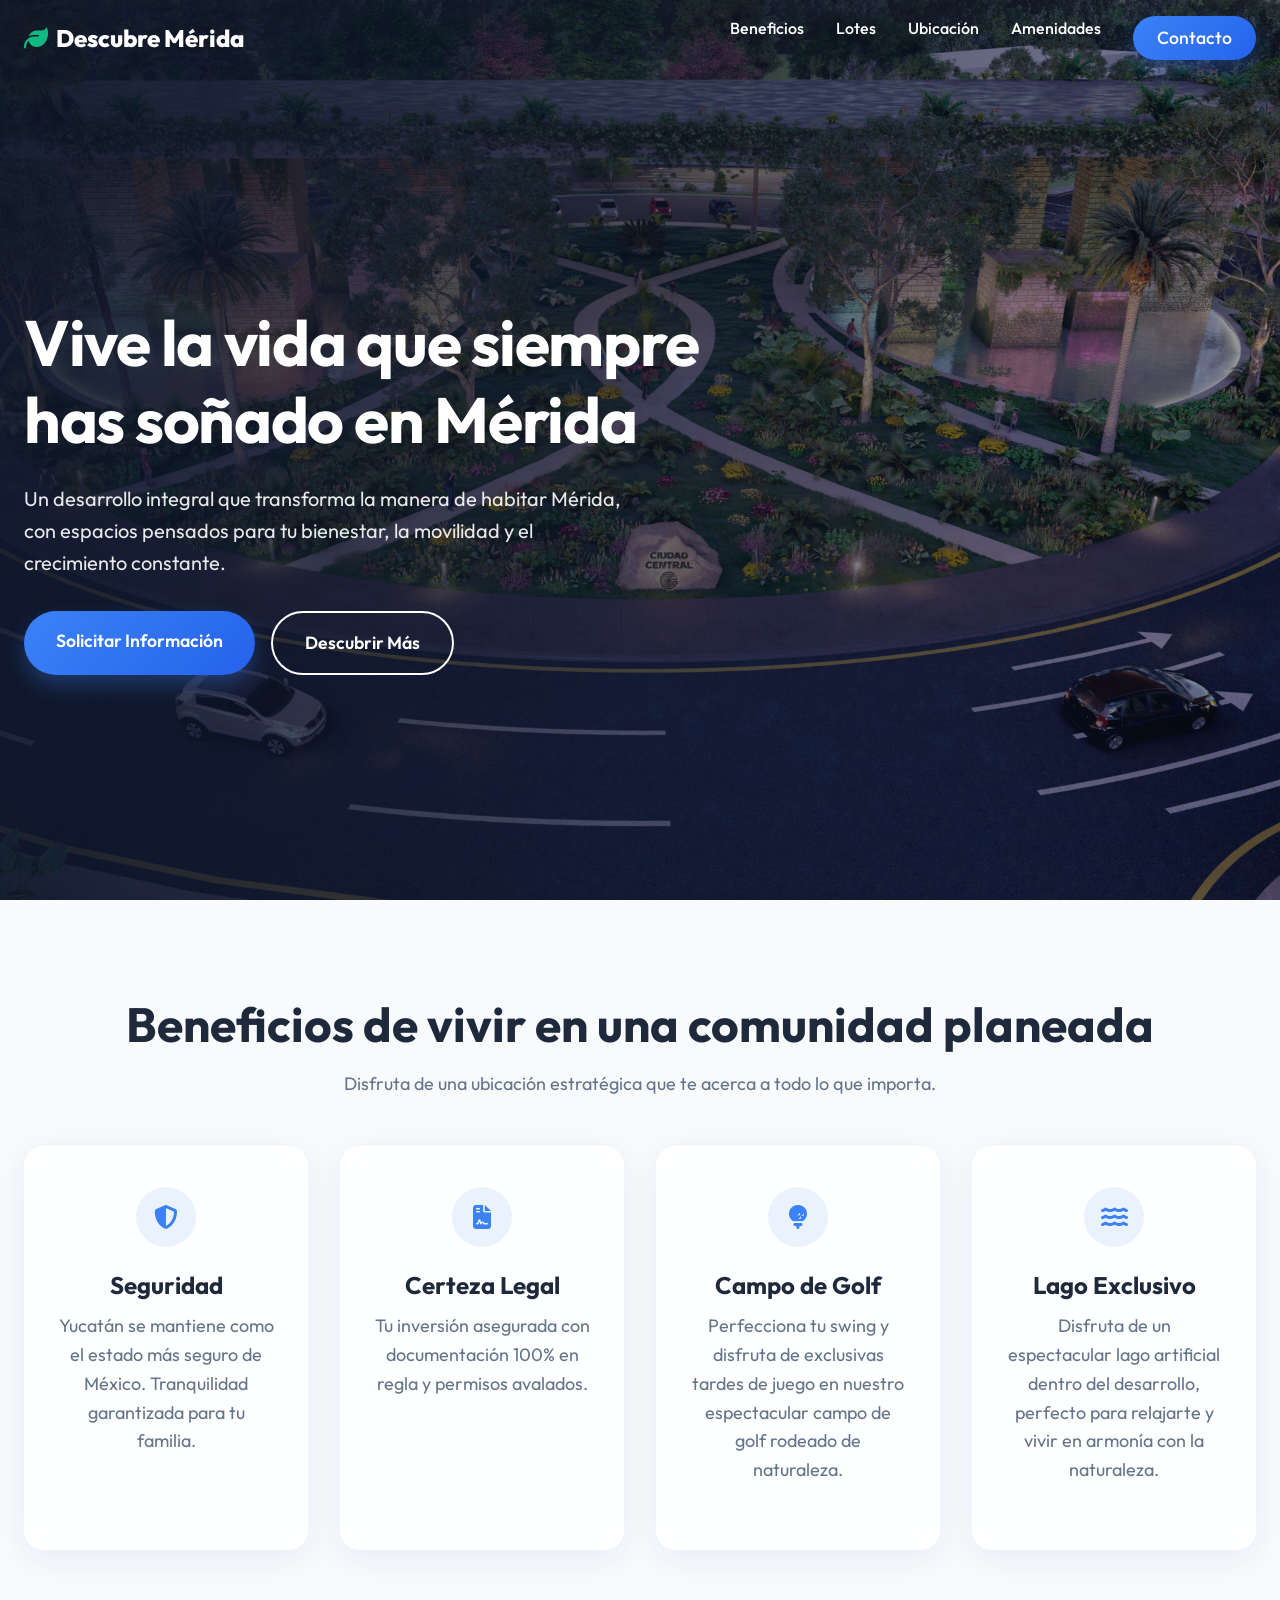
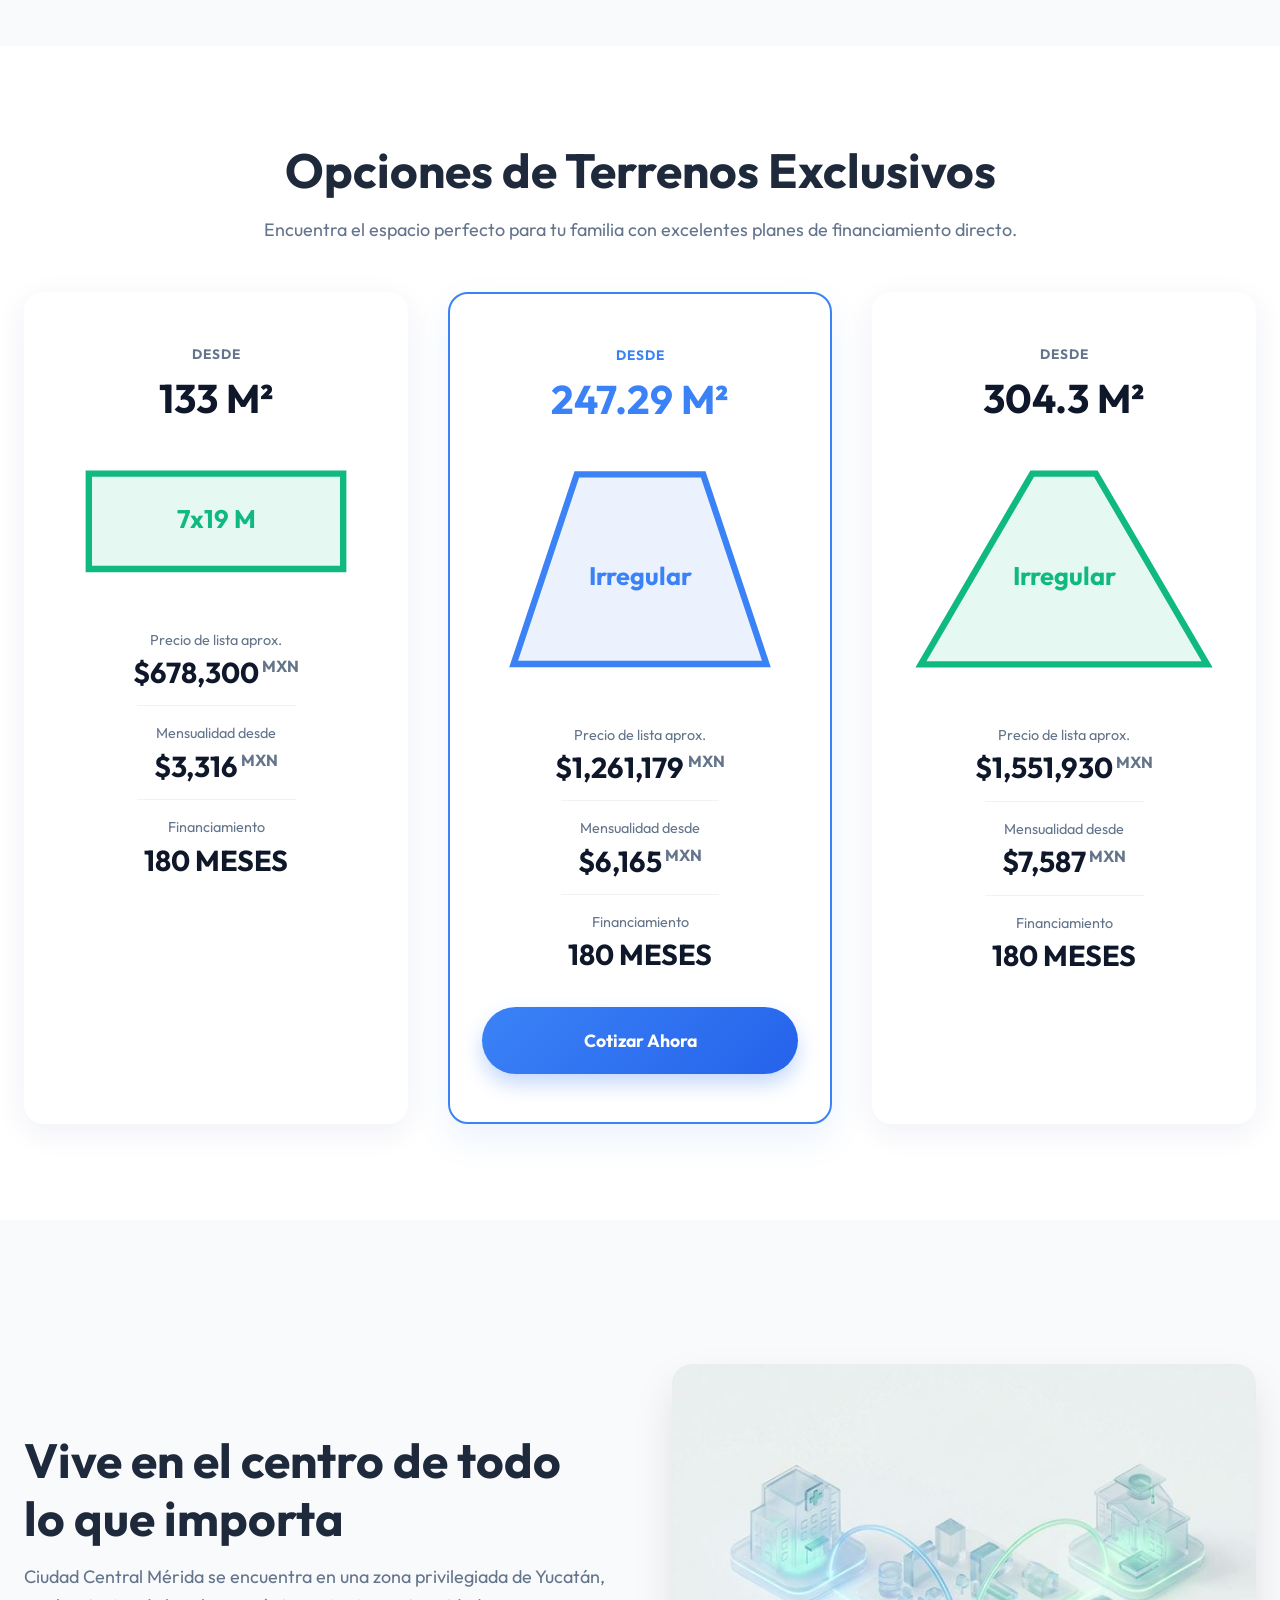
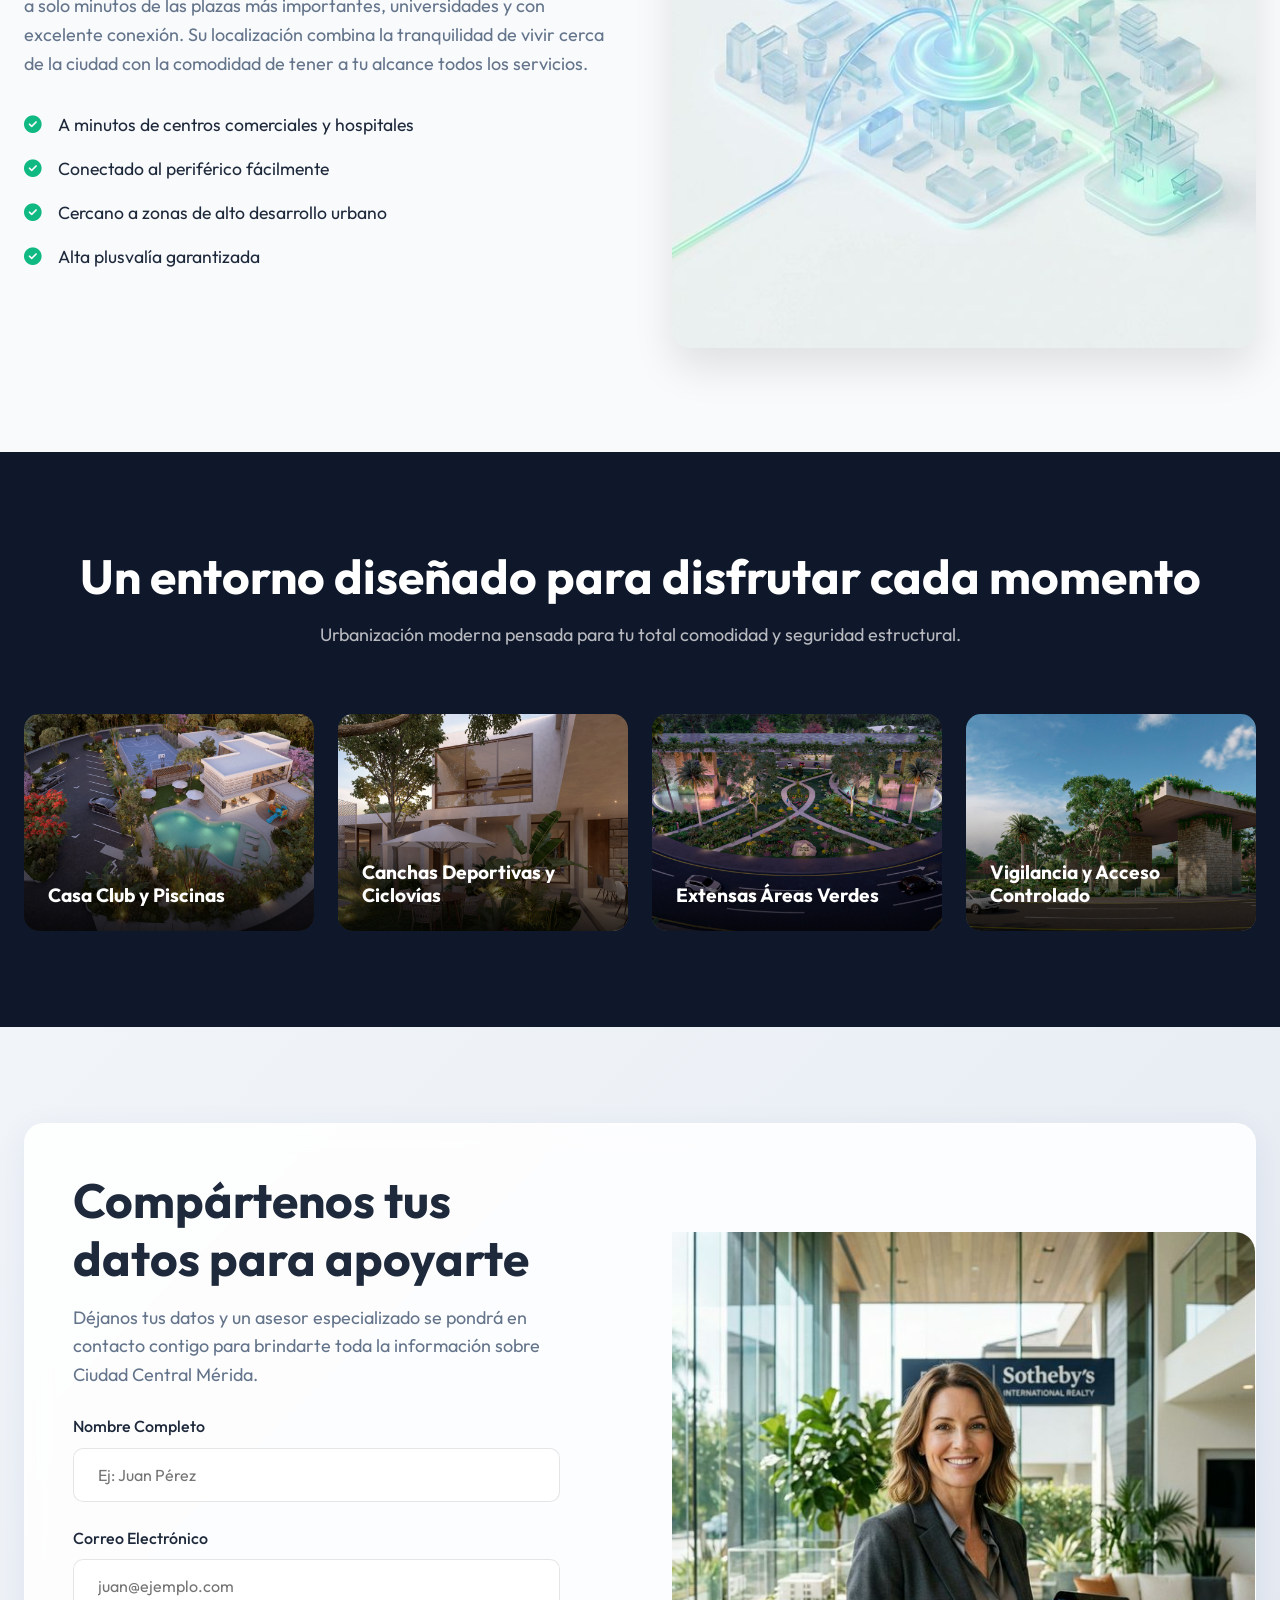
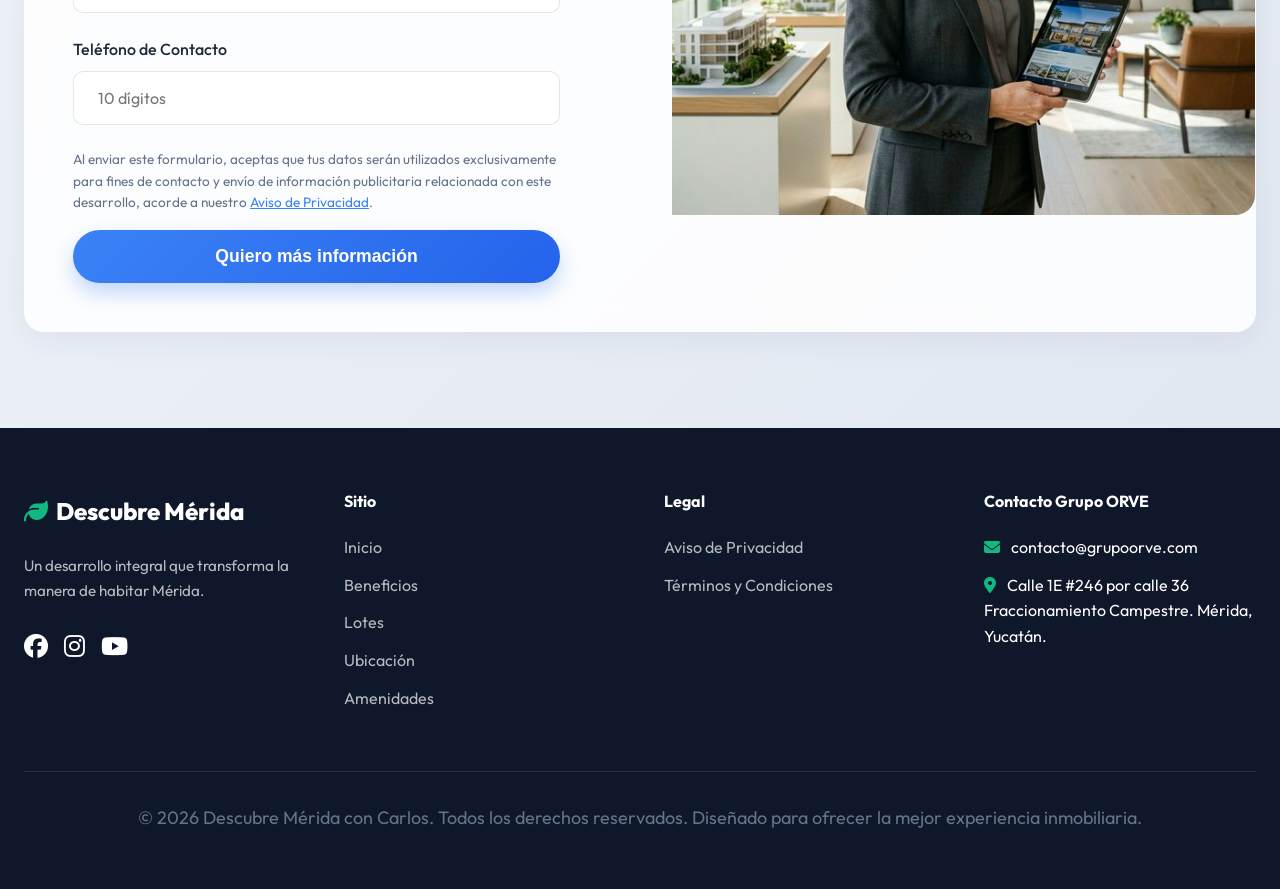
==== index.html @ c65788f5 "Actualizacion de la pagina" ====
<!doctype html>
<html lang="es">

<head>
  <meta charset="UTF-8" />
  <meta name="viewport" content="width=device-width, initial-scale=1.0" />
  <title>
    Descubre Mérida con Carlos - Vive la vida que siempre has soñado
  </title>
  <meta name="description"
    content="Vive, trabaja y disfruta en un entorno diseñado para conectar personas, experiencias y oportunidades. Un desarrollo integral que transforma la manera de habitar Mérida." />
  <!-- Fonts: Outfit for modern look -->
  <link rel="preconnect" href="https://fonts.googleapis.com" />
  <link rel="preconnect" href="https://fonts.gstatic.com" crossorigin />
  <link href="https://fonts.googleapis.com/css2?family=Outfit:wght@300;400;500;600;700;800&display=swap"
    rel="stylesheet" />
  <!-- FontAwesome for icons -->
  <link rel="stylesheet" href="https://cdnjs.cloudflare.com/ajax/libs/font-awesome/6.4.0/css/all.min.css" />
  <!-- Main CSS -->
  <link rel="stylesheet" href="assets/css/styles.css" />
</head>

<body>
  <!-- Navigation -->
  <nav class="navbar">
    <div class="container">
      <a href="#" class="logo">
        <i class="fa-solid fa-leaf" style="color: var(--accent)"></i>
        Descubre Mérida
      </a>
      <button class="mobile-menu-btn">
        <i class="fa-solid fa-bars"></i>
      </button>
      <ul class="nav-links">
        <li><a href="#beneficios">Beneficios</a></li>
        <li><a href="#lotes">Lotes</a></li>
        <li><a href="#ubicacion">Ubicación</a></li>
        <li><a href="#amenidades">Amenidades</a></li>
        <li>
          <a href="#contacto" class="btn btn-primary" style="padding: 0.5rem 1.5rem; color: white">Contacto</a>
        </li>
      </ul>
    </div>
  </nav>

  <!-- Hero Section -->
  <section class="hero" id="inicio">
    <div class="hero-overlay"></div>
    <div class="container reveal">
      <h1>Vive la vida que siempre has soñado en Mérida</h1>
      <p>
        Un desarrollo integral que transforma la manera de habitar Mérida, con
        espacios pensados para tu bienestar, la movilidad y el crecimiento
        constante.
      </p>
      <div class="hero-buttons">
        <a href="#contacto" class="btn btn-primary">Solicitar Información</a>
        <a href="#beneficios" class="btn btn-outline">Descubrir Más</a>
      </div>
    </div>
  </section>

  <!-- Benefits Section -->
  <section class="section backgound-light" id="beneficios">
    <div class="container">
      <div class="text-center reveal">
        <h2>Beneficios de vivir en una comunidad planeada</h2>
        <p>
          Disfruta de una ubicación estratégica que te acerca a todo lo que
          importa.
        </p>
      </div>

      <div class="features-grid">
        <div class="feature-card glass reveal">
          <div class="feature-icon">
            <i class="fa-solid fa-shield-halved"></i>
          </div>
          <h3>Seguridad</h3>
          <p>
            Yucatán se mantiene como el estado más seguro de México.
            Tranquilidad garantizada para tu familia.
          </p>
        </div>
        <div class="feature-card glass reveal" style="transition-delay: 0.1s">
          <div class="feature-icon">
            <i class="fa-solid fa-file-contract"></i>
          </div>
          <h3>Certeza Legal</h3>
          <p>
            Tu inversión asegurada con documentación 100% en regla y permisos
            avalados.
          </p>
        </div>
        <div class="feature-card glass reveal" style="transition-delay: 0.2s">
          <div class="feature-icon">
            <i class="fa-solid fa-golf-ball-tee"></i>
          </div>
          <h3>Campo de Golf</h3>
          <p>
            Perfecciona tu swing y disfruta de exclusivas tardes de juego en
            nuestro espectacular campo de golf rodeado de naturaleza.
          </p>
        </div>
        <div class="feature-card glass reveal" style="transition-delay: 0.3s">
          <div class="feature-icon"><i class="fa-solid fa-water"></i></div>
          <h3>Lago Exclusivo</h3>
          <p>
            Disfruta de un espectacular lago artificial dentro del desarrollo,
            perfecto para relajarte y vivir en armonía con la naturaleza.
          </p>
        </div>
      </div>
    </div>
  </section>

  <!-- Pricing / Lots Section -->
  <section class="section" id="lotes" style="background: white">
    <div class="container">
      <div class="text-center reveal">
        <h2>Opciones de Terrenos Exclusivos</h2>
        <p>
          Encuentra el espacio perfecto para tu familia con excelentes planes
          de financiamiento directo.
        </p>
      </div>

      <div class="pricing-grid">
        <!-- Lot 1 -->
        <div class="pricing-card glass reveal">
          <div class="pricing-header">
            <span class="pricing-badge">DESDE</span>
            <h3>133 M²</h3>
          </div>
          <div class="pricing-shape">
            <svg viewBox="0 0 100 50" width="100%" height="100%" style="overflow: visible">
              <polygon points="10,10 90,10 90,40 10,40" fill="var(--accent)" fill-opacity="0.1" stroke="var(--accent)"
                stroke-width="2" />
              <text x="50" y="27" font-family="Outfit" font-size="8" font-weight="bold" fill="var(--accent)"
                text-anchor="middle">
                7x19 M
              </text>
            </svg>
          </div>
          <div class="pricing-details">
            <p class="price-label">Precio de lista aprox.</p>
            <h4 class="price-value">
              $678,300<span class="currency">MXN</span>
            </h4>
            <div class="divider"></div>
            <p class="price-label">Mensualidad desde</p>
            <h4 class="monthly-value">
              $3,316<span class="currency">MXN</span>
            </h4>
            <div class="divider"></div>
            <p class="price-label">Financiamiento</p>
            <h4 class="financing-value">180 MESES</h4>
          </div>
          <div class="pricing-action">
            <a href="#contacto" class="btn btn-outline pricing-btn">Cotizar Ahora</a>
          </div>
        </div>

        <!-- Lot 2 -->
        <div class="pricing-card glass reveal highlighted" style="transition-delay: 0.1s">
          <div class="pricing-header">
            <span class="pricing-badge highlighted-text">DESDE</span>
            <h3 class="highlighted-text">247.29 M²</h3>
          </div>
          <div class="pricing-shape">
            <svg viewBox="0 0 100 80" width="100%" height="100%" style="overflow: visible">
              <polygon points="30,10 70,10 90,70 10,70" fill="var(--secondary)" fill-opacity="0.1"
                stroke="var(--secondary)" stroke-width="2" />
              <text x="50" y="45" font-family="Outfit" font-size="8" font-weight="bold" fill="var(--secondary)"
                text-anchor="middle">
                Irregular
              </text>
            </svg>
          </div>
          <div class="pricing-details">
            <p class="price-label">Precio de lista aprox.</p>
            <h4 class="price-value">
              $1,261,179<span class="currency">MXN</span>
            </h4>
            <div class="divider"></div>
            <p class="price-label">Mensualidad desde</p>
            <h4 class="monthly-value">
              $6,165<span class="currency">MXN</span>
            </h4>
            <div class="divider"></div>
            <p class="price-label">Financiamiento</p>
            <h4 class="financing-value">180 MESES</h4>
          </div>
          <div class="pricing-action">
            <a href="#contacto" class="btn btn-primary pricing-btn" style="color: white">Cotizar Ahora</a>
          </div>
        </div>

        <!-- Lot 3 -->
        <div class="pricing-card glass reveal" style="transition-delay: 0.2s">
          <div class="pricing-header">
            <span class="pricing-badge">DESDE</span>
            <h3>304.3 M²</h3>
          </div>
          <div class="pricing-shape">
            <svg viewBox="0 0 100 80" width="100%" height="100%" style="overflow: visible">
              <polygon points="40,10 60,10 95,70 5,70" fill="var(--accent)" fill-opacity="0.1" stroke="var(--accent)"
                stroke-width="2" />
              <text x="50" y="45" font-family="Outfit" font-size="8" font-weight="bold" fill="var(--accent)"
                text-anchor="middle">
                Irregular
              </text>
            </svg>
          </div>
          <div class="pricing-details">
            <p class="price-label">Precio de lista aprox.</p>
            <h4 class="price-value">
              $1,551,930<span class="currency">MXN</span>
            </h4>
            <div class="divider"></div>
            <p class="price-label">Mensualidad desde</p>
            <h4 class="monthly-value">
              $7,587<span class="currency">MXN</span>
            </h4>
            <div class="divider"></div>
            <p class="price-label">Financiamiento</p>
            <h4 class="financing-value">180 MESES</h4>
          </div>
          <div class="pricing-action">
            <a href="#contacto" class="btn btn-outline pricing-btn">Cotizar Ahora</a>
          </div>
        </div>
      </div>
    </div>
  </section>

  <!-- Location Section -->
  <section class="section" id="ubicacion">
    <div class="container">
      <div class="location-content">
        <div class="reveal">
          <h2>Vive en el centro de todo lo que importa</h2>
          <p>
            Ciudad Central Mérida se encuentra en una zona privilegiada de
            Yucatán, a solo minutos de las plazas más importantes,
            universidades y con excelente conexión. Su localización combina la
            tranquilidad de vivir cerca de la ciudad con la comodidad de tener
            a tu alcance todos los servicios.
          </p>
          <ul class="location-list">
            <li>
              <i class="fa-solid fa-check-circle"></i> A minutos de centros
              comerciales y hospitales
            </li>
            <li>
              <i class="fa-solid fa-check-circle"></i> Conectado al periférico
              fácilmente
            </li>
            <li>
              <i class="fa-solid fa-check-circle"></i> Cercano a zonas de alto
              desarrollo urbano
            </li>
            <li>
              <i class="fa-solid fa-check-circle"></i> Alta plusvalía
              garantizada
            </li>
          </ul>
        </div>
        <div class="reveal">
          <!-- Placeholder, will generate real image -->
          <img src="assets/images/location-map.webp" alt="Mapa de Ubicación de Ciudad Central Mérida"
            class="location-img" />
        </div>
      </div>
    </div>
  </section>

  <!-- Amenities Section -->
  <section class="section amenities" id="amenidades">
    <div class="container">
      <div class="text-center reveal">
        <h2>Un entorno diseñado para disfrutar cada momento</h2>
        <p>
          Urbanización moderna pensada para tu total comodidad y seguridad
          estructural.
        </p>
      </div>

      <div class="amenities-grid">
        <div class="amenity-card reveal">
          <img src="assets/images/casa-club-ciudad-central-merida-scaled.jpg" alt="Casa Club y Piscinas" />
          <div class="amenity-overlay">
            <h4>Casa Club y Piscinas</h4>
          </div>
        </div>
        <div class="amenity-card reveal" style="transition-delay: 0.1s">
          <img src="assets/images/ciudad-central-merida-casa-club-de-grupo-orve-scaled.jpg" alt="Canchas Deportivas" />
          <div class="amenity-overlay">
            <h4>Canchas Deportivas y Ciclovías</h4>
          </div>
        </div>
        <div class="amenity-card reveal" style="transition-delay: 0.2s">
          <img src="assets/images/ciudad-central-merida-estilo-de-vida-scaled.jpg" alt="Áreas Verdes" />
          <div class="amenity-overlay">
            <h4>Extensas Áreas Verdes</h4>
          </div>
        </div>
        <div class="amenity-card reveal" style="transition-delay: 0.3s">
          <img src="assets/images/ciudad-central-merida-de-grupo-orve-scaled.jpg" alt="Seguridad 24/7" />
          <div class="amenity-overlay">
            <h4>Vigilancia y Acceso Controlado</h4>
          </div>
        </div>
      </div>
    </div>
  </section>

  <!-- Contact Section -->
  <section class="section contact-section" id="contacto">
    <div class="container">
      <div class="contact-wrap glass">
        <div class="contact-form reveal">
          <h2>Compártenos tus datos para apoyarte</h2>
          <p>
            Déjanos tus datos y un asesor especializado se pondrá en contacto
            contigo para brindarte toda la información sobre Ciudad Central Mérida.
          </p>
          <form action="#" method="POST" id="leadForm">
            <div class="form-group">
              <label for="name">Nombre Completo</label>
              <input type="text" id="name" name="name" class="form-control" required placeholder="Ej: Juan Pérez" />
            </div>
            <div class="form-group">
              <label for="email">Correo Electrónico</label>
              <input type="email" id="email" name="email" class="form-control" required
                placeholder="juan@ejemplo.com" />
            </div>
            <div class="form-group">
              <label for="phone">Teléfono de Contacto</label>
              <input type="tel" id="phone" name="phone" class="form-control" required placeholder="10 dígitos" />
            </div>
            <p style="
                  font-size: 0.85rem;
                  margin-bottom: 1rem;
                  color: var(--text-light);
                ">
              Al enviar este formulario, aceptas que tus datos serán
              utilizados exclusivamente para fines de contacto y envío de
              información publicitaria relacionada con este desarrollo, acorde
              a nuestro
              <a href="privacy.html" style="color: var(--secondary)">Aviso de Privacidad</a>.
            </p>
            <button type="submit" class="btn btn-primary" style="width: 100%">
              Quiero más información
            </button>
          </form>
        </div>
        <div class="contact-info reveal">
          <!-- Placeholder, will generate real image -->
          <img src="assets/images/contact-agent.webp" alt="Asesor Inmobiliario" style="
                width: 100%;
                height: 100%;
                object-fit: cover;
                border-radius: 0 20px 20px 0;
              " />
        </div>
      </div>
    </div>
  </section>

  <!-- Footer -->
  <footer>
    <div class="container">
      <div class="footer-grid">
        <div class="footer-col">
          <a href="#" class="logo" style="margin-bottom: 1.5rem; display: inline-flex">
            <i class="fa-solid fa-leaf" style="color: var(--accent)"></i>
            Descubre Mérida
          </a>
          <p style="color: rgba(255, 255, 255, 0.7); font-size: 0.95rem">
            Un desarrollo integral que transforma la manera de habitar Mérida.
          </p>
          <div style="display: flex; gap: 1rem; margin-top: 1rem">
            <a href="https://www.facebook.com/grupoorve/" style="color: white; font-size: 1.5rem"><i
                class="fa-brands fa-facebook"></i></a>
            <a href="https://www.instagram.com/grupoorve/" style="color: white; font-size: 1.5rem"><i
                class="fa-brands fa-instagram"></i></a>
            <a href="https://www.youtube.com/@grupoorveoficial" style="color: white; font-size: 1.5rem"><i
                class="fa-brands fa-youtube"></i></a>
          </div>
        </div>
        <div class="footer-col">
          <h4>Sitio</h4>
          <ul class="footer-links">
            <li><a href="#inicio">Inicio</a></li>
            <li><a href="#beneficios">Beneficios</a></li>
            <li><a href="#lotes">Lotes</a></li>
            <li><a href="#ubicacion">Ubicación</a></li>
            <li><a href="#amenidades">Amenidades</a></li>
          </ul>
        </div>
        <div class="footer-col">
          <h4>Legal</h4>
          <ul class="footer-links">
            <li><a href="privacy.html">Aviso de Privacidad</a></li>
            <li><a href="terms.html">Términos y Condiciones</a></li>
          </ul>
        </div>
        <div class="footer-col">
          <h4>Contacto Grupo ORVE</h4>
          <ul class="footer-links">
            <li>
              <i class="fa-solid fa-envelope" style="margin-right: 0.5rem; color: var(--accent)"></i>
              contacto@grupoorve.com
            </li>
            <li>
              <i class="fa-solid fa-location-dot" style="margin-right: 0.5rem; color: var(--accent)"></i>
              Calle 1E #246 por calle 36 Fraccionamiento Campestre. Mérida,
              Yucatán.
            </li>
          </ul>
        </div>
      </div>
      <div class="footer-bottom">
        <p>
          &copy; 2026 Descubre Mérida con Carlos. Todos los derechos
          reservados. Diseñado para ofrecer la mejor experiencia inmobiliaria.
        </p>
      </div>
    </div>
  </footer>

  <script src="assets/js/main.js"></script>
</body>

</html>
---- assets/css/styles.css ----
:root {
  --primary: #0f172a;
  /* Deep Slate */
  --secondary: #3b82f6;
  /* Vibrant Blue */
  --accent: #10b981;
  /* Premium Green */
  --background: #f8fafc;
  /* Light Slate */
  --surface: #ffffff;
  --text-main: #1e293b;
  --text-light: #64748b;
  --glass-bg: rgba(255, 255, 255, 0.85);
  --glass-border: rgba(255, 255, 255, 0.4);
  --glass-shadow: 0 8px 32px 0 rgba(31, 38, 135, 0.07);

  --font-main: "Outfit", sans-serif;
}

* {
  margin: 0;
  padding: 0;
  box-sizing: border-box;
}

html {
  scroll-behavior: smooth;
}

body {
  font-family: var(--font-main);
  background-color: var(--background);
  color: var(--text-main);
  line-height: 1.6;
  overflow-x: hidden;
}

/* Typography */
h1,
h2,
h3,
h4 {
  font-weight: 700;
  line-height: 1.2;
}

h1 {
  font-size: clamp(2.5rem, 5vw, 4.5rem);
  letter-spacing: -0.02em;
}

h2 {
  font-size: clamp(2rem, 4vw, 3rem);
  margin-bottom: 1rem;
}

h3 {
  font-size: 1.5rem;
  margin-bottom: 0.75rem;
}

p {
  font-size: 1.125rem;
  color: var(--text-light);
  margin-bottom: 1.5rem;
}

/* Utilities */
.container {
  width: 100%;
  max-width: 1280px;
  margin: 0 auto;
  padding: 0 1.5rem;
}

.section {
  padding: 6rem 0;
}

.text-center {
  text-align: center;
}

/* Buttons */
.btn {
  display: inline-block;
  padding: 1rem 2rem;
  border-radius: 50px;
  font-weight: 600;
  text-decoration: none;
  transition: all 0.3s ease;
  cursor: pointer;
  border: none;
  font-size: 1.1rem;
}

.btn-primary {
  background: linear-gradient(135deg, var(--secondary), #2563eb);
  color: white;
  box-shadow: 0 10px 20px rgba(59, 130, 246, 0.3);
}

.btn-primary:hover {
  transform: translateY(-3px);
  box-shadow: 0 15px 25px rgba(59, 130, 246, 0.4);
}

.btn-outline {
  border: 2px solid white;
  color: white;
  background: transparent;
}

.btn-outline:hover {
  background: white;
  color: var(--primary);
}

/* Glassmorphism Classes */
.glass {
  background: var(--glass-bg);
  backdrop-filter: blur(12px);
  -webkit-backdrop-filter: blur(12px);
  border: 1px solid var(--glass-border);
  box-shadow: var(--glass-shadow);
  border-radius: 20px;
}

/* Navbar */
.navbar {
  position: fixed;
  top: 0;
  width: 100%;
  z-index: 1000;
  padding: 1rem 0;
  transition: all 0.3s ease;
}

.navbar.scrolled {
  background: rgba(255, 255, 255, 0.95);
  backdrop-filter: blur(10px);
  box-shadow: 0 4px 6px rgba(0, 0, 0, 0.05);
  padding: 0.75rem 0;
}

.navbar .container {
  display: flex;
  justify-content: space-between;
  align-items: center;
}

.logo {
  font-size: 1.5rem;
  font-weight: 800;
  color: white;
  text-decoration: none;
  display: flex;
  align-items: center;
  gap: 0.5rem;
}

.navbar.scrolled .logo {
  color: var(--primary);
}

.nav-links {
  display: flex;
  gap: 2rem;
  list-style: none;
}

.nav-links a {
  text-decoration: none;
  color: white;
  font-weight: 500;
  transition: color 0.3s ease;
}

.navbar.scrolled .nav-links a {
  color: var(--text-main);
}

.nav-links a:hover {
  color: var(--accent);
}

.mobile-menu-btn {
  display: none;
  background: none;
  border: none;
  color: white;
  font-size: 1.5rem;
  cursor: pointer;
}

.navbar.scrolled .mobile-menu-btn {
  color: var(--primary);
}

/* Hero Section */
.hero {
  min-height: 100vh;
  display: flex;
  align-items: center;
  position: relative;
  padding-top: 80px;
  background-image: url("../images/ciudad-central-merida-estilo-de-vida-scaled.jpg");
  /* To be generated */
  background-size: cover;
  background-position: center;
  background-attachment: fixed;
  color: white;
}

.hero-overlay {
  position: absolute;
  top: 0;
  left: 0;
  width: 100%;
  height: 100%;
  background: linear-gradient(to right,
      rgba(15, 23, 42, 0.9) 0%,
      rgba(15, 23, 42, 0.4) 100%);
  z-index: 1;
}

.hero .container {
  position: relative;
  z-index: 2;
  max-width: 800px;
  margin: 0;
  /* Align left */
}

.hero h1 {
  margin-bottom: 1.5rem;
}

.hero p {
  color: rgba(255, 255, 255, 0.9);
  font-size: 1.25rem;
  max-width: 600px;
  margin-bottom: 2rem;
}

.hero-buttons {
  display: flex;
  gap: 1rem;
}

/* Features/Benefits */
.features-grid {
  display: grid;
  grid-template-columns: repeat(auto-fit, minmax(250px, 1fr));
  gap: 2rem;
  margin-top: 3rem;
}

.feature-card {
  padding: 2.5rem 2rem;
  text-align: center;
  transition: transform 0.3s ease;
}

.feature-card:hover {
  transform: translateY(-10px);
}

.feature-icon {
  width: 60px;
  height: 60px;
  background: rgba(59, 130, 246, 0.1);
  color: var(--secondary);
  border-radius: 50%;
  display: flex;
  align-items: center;
  justify-content: center;
  font-size: 1.5rem;
  margin: 0 auto 1.5rem;
}

/* Amenities Section */
.amenities {
  background: var(--primary);
  color: white;
}

.amenities p {
  color: rgba(255, 255, 255, 0.7);
}

.amenities-grid {
  display: grid;
  grid-template-columns: repeat(auto-fit, minmax(280px, 1fr));
  gap: 1.5rem;
  margin-top: 4rem;
}

.amenity-card {
  position: relative;
  border-radius: 15px;
  overflow: hidden;
  aspect-ratio: 4/3;
  /* group-hover styling omitted for valid CSS */
}

.amenity-card img {
  width: 100%;
  height: 100%;
  object-fit: cover;
  transition: transform 0.5s ease;
}

.amenity-card:hover img {
  transform: scale(1.1);
}

.amenity-overlay {
  position: absolute;
  inset: 0;
  background: linear-gradient(to top, rgba(0, 0, 0, 0.8) 0%, transparent 60%);
  display: flex;
  align-items: flex-end;
  padding: 1.5rem;
}

.amenity-overlay h4 {
  color: white;
  margin: 0;
  font-size: 1.2rem;
}

/* Location Section */
.location-content {
  display: grid;
  grid-template-columns: 1fr 1fr;
  gap: 4rem;
  align-items: center;
  margin-top: 3rem;
}

.location-img {
  border-radius: 20px;
  width: 100%;
  box-shadow: 0 20px 40px rgba(0, 0, 0, 0.1);
}

.location-list {
  list-style: none;
  margin-top: 2rem;
}

.location-list li {
  display: flex;
  align-items: center;
  gap: 1rem;
  margin-bottom: 1rem;
  font-size: 1.1rem;
}

.location-list i {
  color: var(--accent);
}

/* Contact/Form Section */
.contact-section {
  background: linear-gradient(135deg, #f1f5f9 0%, #e2e8f0 100%);
  position: relative;
  overflow: hidden;
}

.contact-wrap {
  display: grid;
  grid-template-columns: 1fr 1fr;
  gap: 4rem;
  align-items: center;
}

.contact-form {
  padding: 3rem;
}

.form-group {
  margin-bottom: 1.5rem;
}

.form-group label {
  display: block;
  margin-bottom: 0.5rem;
  font-weight: 500;
  color: var(--text-main);
}

.form-control {
  width: 100%;
  padding: 1rem 1.5rem;
  border: 1px solid rgba(0, 0, 0, 0.1);
  border-radius: 10px;
  background: rgba(255, 255, 255, 0.9);
  font-family: inherit;
  font-size: 1rem;
  transition: all 0.3s ease;
}

.form-control:focus {
  outline: none;
  border-color: var(--secondary);
  box-shadow: 0 0 0 4px rgba(59, 130, 246, 0.1);
}

/* Legal Pages Standard Layout */
.legal-page {
  padding-top: 120px;
  padding-bottom: 60px;
  background: white;
}

.legal-content {
  max-width: 800px;
  margin: 0 auto;
}

.legal-content h1 {
  margin-bottom: 2rem;
  color: var(--primary);
}

.legal-content h2 {
  font-size: 1.5rem;
  margin-top: 2rem;
  margin-bottom: 1rem;
  color: var(--secondary);
}

/* Footer */
footer {
  background: var(--primary);
  color: white;
  padding: 4rem 0 2rem;
}

.footer-grid {
  display: grid;
  grid-template-columns: repeat(auto-fit, minmax(200px, 1fr));
  gap: 3rem;
  margin-bottom: 3rem;
}

.footer-col h4 {
  margin-bottom: 1.5rem;
  color: white;
}

.footer-links {
  list-style: none;
}

.footer-links li {
  margin-bottom: 0.75rem;
}

.footer-links a {
  color: rgba(255, 255, 255, 0.7);
  text-decoration: none;
  transition: color 0.3s ease;
}

.footer-links a:hover {
  color: white;
}

.footer-bottom {
  text-align: center;
  padding-top: 2rem;
  border-top: 1px solid rgba(255, 255, 255, 0.1);
  color: rgba(255, 255, 255, 0.5);
  font-size: 0.9rem;
}

/* Pricing Section */
.pricing-grid {
  display: grid;
  grid-template-columns: repeat(auto-fit, minmax(300px, 1fr));
  gap: 2.5rem;
  margin-top: 3rem;
  align-items: center;
}

.pricing-card {
  padding: 3rem 2rem;
  border-radius: 20px;
  text-align: center;
  transition: all 0.4s cubic-bezier(0.175, 0.885, 0.32, 1.275);
  position: relative;
  overflow: hidden;
  display: flex;
  flex-direction: column;
  height: 100%;
}

.pricing-card:hover {
  transform: translateY(-15px);
  box-shadow: 0 20px 40px rgba(59, 130, 246, 0.15);
}

.pricing-card.highlighted {
  border: 2px solid var(--secondary);
  transform: scale(1.05);
  box-shadow: 0 15px 35px rgba(59, 130, 246, 0.1);
}

.pricing-card.highlighted:hover {
  transform: scale(1.05) translateY(-10px);
}

.pricing-header {
  margin-bottom: 1rem;
}

.pricing-badge {
  display: inline-block;
  font-size: 0.85rem;
  font-weight: 700;
  letter-spacing: 1px;
  color: var(--text-light);
  margin-bottom: 0.5rem;
}

.pricing-badge.highlighted-text {
  color: var(--secondary);
}

.pricing-card h3 {
  font-size: 2.5rem;
  margin-bottom: 0;
  color: var(--primary);
}

.pricing-card h3.highlighted-text {
  color: var(--secondary);
}

.pricing-details {
  margin: 1.5rem 0 2rem;
  flex-grow: 1;
}

.price-label {
  font-size: 0.9rem;
  color: var(--text-light);
  margin-bottom: 0.2rem;
}

.price-value,
.monthly-value,
.financing-value {
  font-size: 1.8rem;
  color: var(--primary);
  margin-bottom: 0;
}

.price-value .currency,
.monthly-value .currency {
  font-size: 1rem;
  vertical-align: super;
  margin-left: 0.2rem;
  color: var(--text-light);
}

.divider {
  height: 1px;
  background: rgba(0, 0, 0, 0.05);
  margin: 1rem auto;
  width: 50%;
}

.pricing-action {
  margin-top: auto;
}

.pricing-btn {
  width: 100%;
  font-weight: 700;
  padding: 1.2rem;
}

/* Scroll Animations */
.reveal {
  opacity: 0;
  transform: translateY(30px);
  transition: all 0.8s ease-out;
}

.reveal.active {
  opacity: 1;
  transform: translateY(0);
}

/* Responsive */
@media (max-width: 900px) {

  .location-content,
  .contact-wrap {
    grid-template-columns: 1fr;
  }
}

@media (max-width: 768px) {
  .nav-links {
    position: absolute;
    top: 100%;
    left: 0;
    width: 100%;
    background: white;
    flex-direction: column;
    padding: 2rem;
    box-shadow: 0 10px 20px rgba(0, 0, 0, 0.1);
    clip-path: circle(0% at 100% 0);
    transition: all 0.4s ease-out;
    gap: 1.5rem;
  }

  .nav-links.active {
    clip-path: circle(150% at 100% 0);
  }

  .nav-links a {
    color: var(--text-main);
    font-size: 1.2rem;
  }

  .mobile-menu-btn {
    display: block;
  }

  .hero h1 {
    font-size: 2.5rem;
  }

  .hero-buttons {
    flex-direction: column;
  }
}
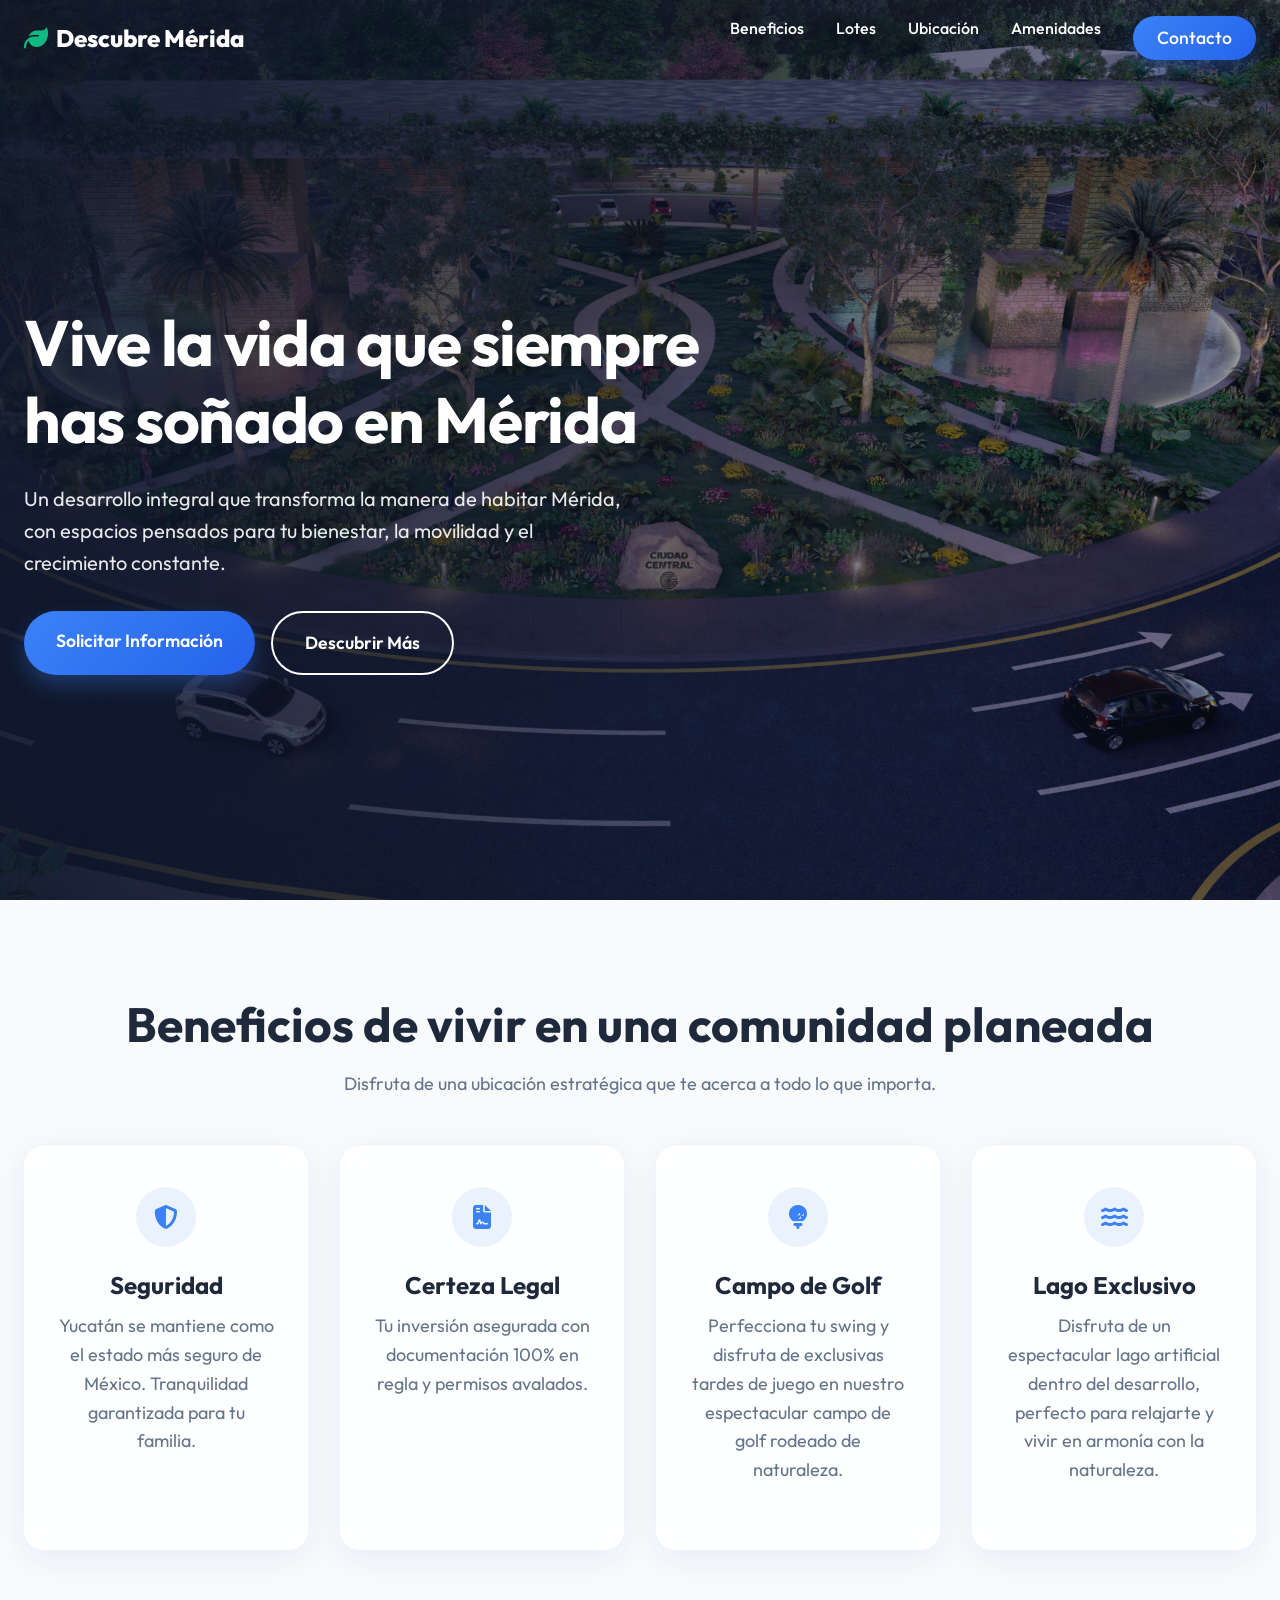
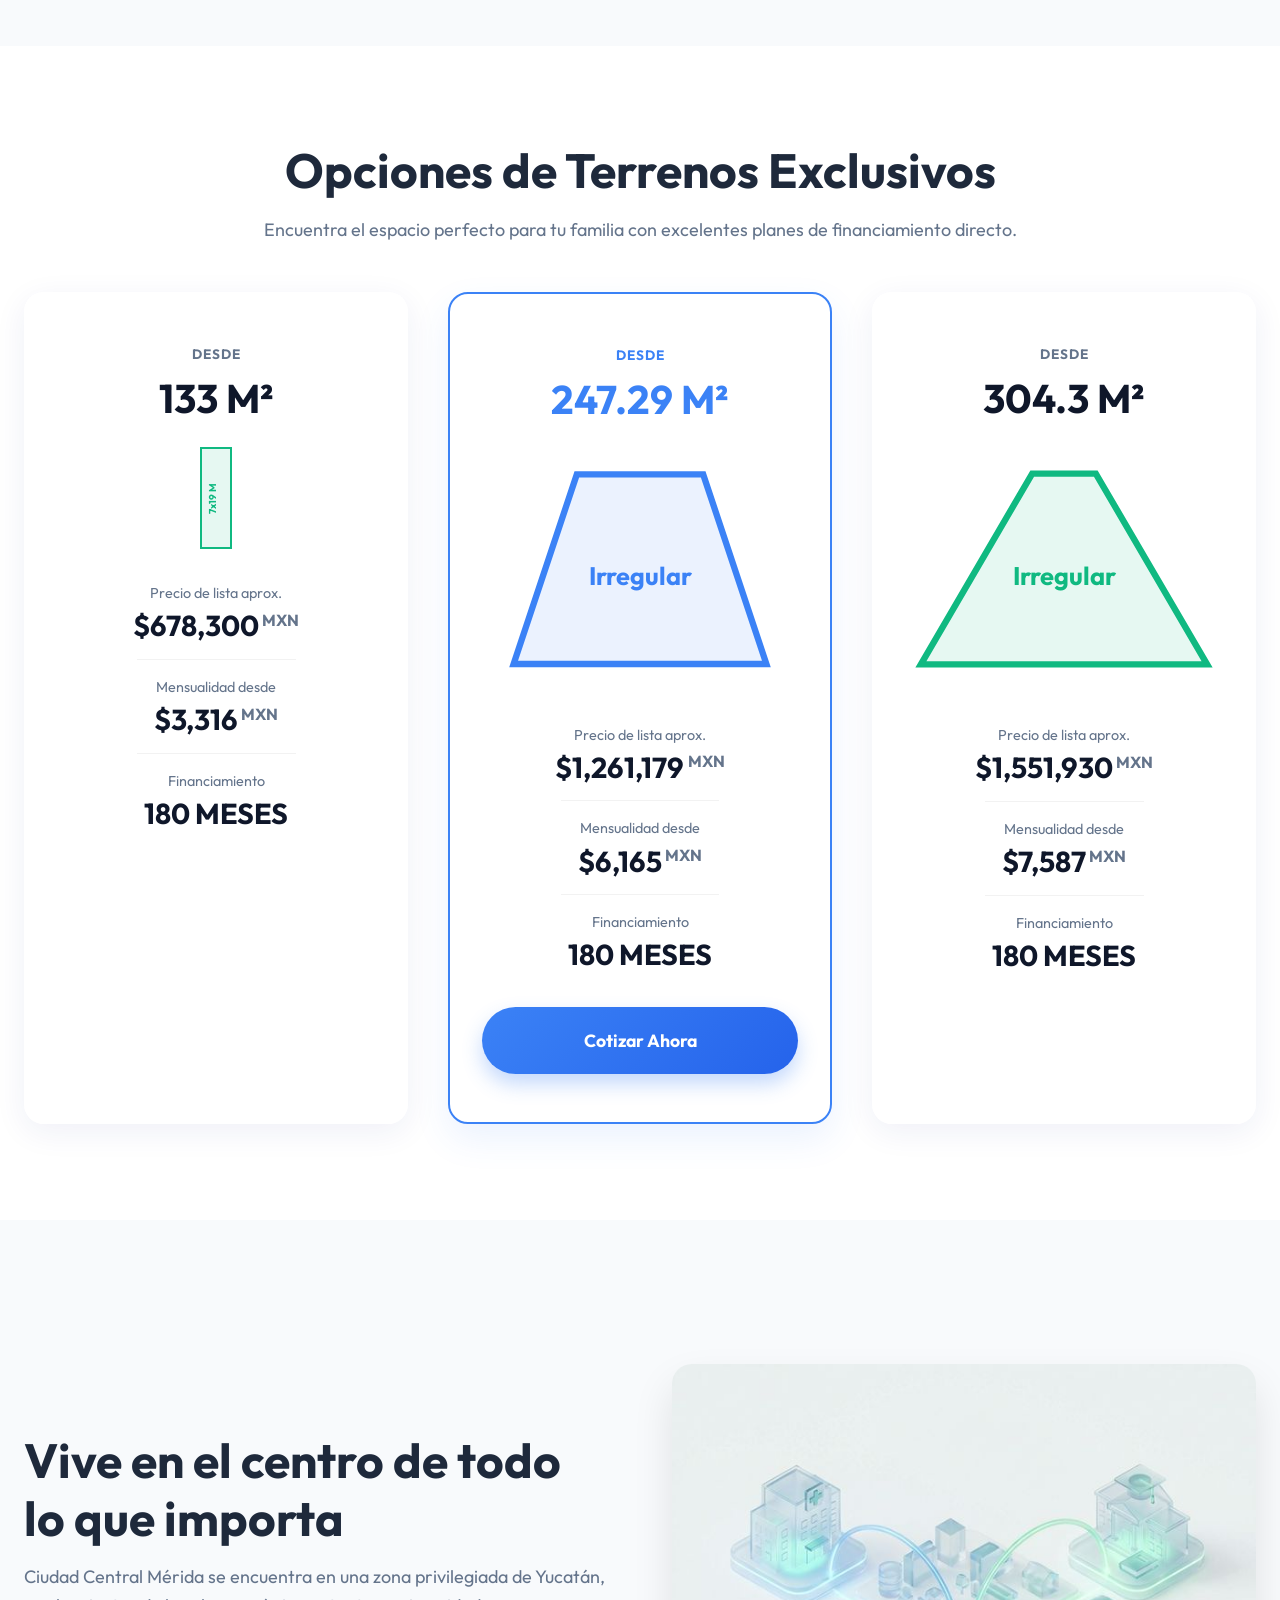
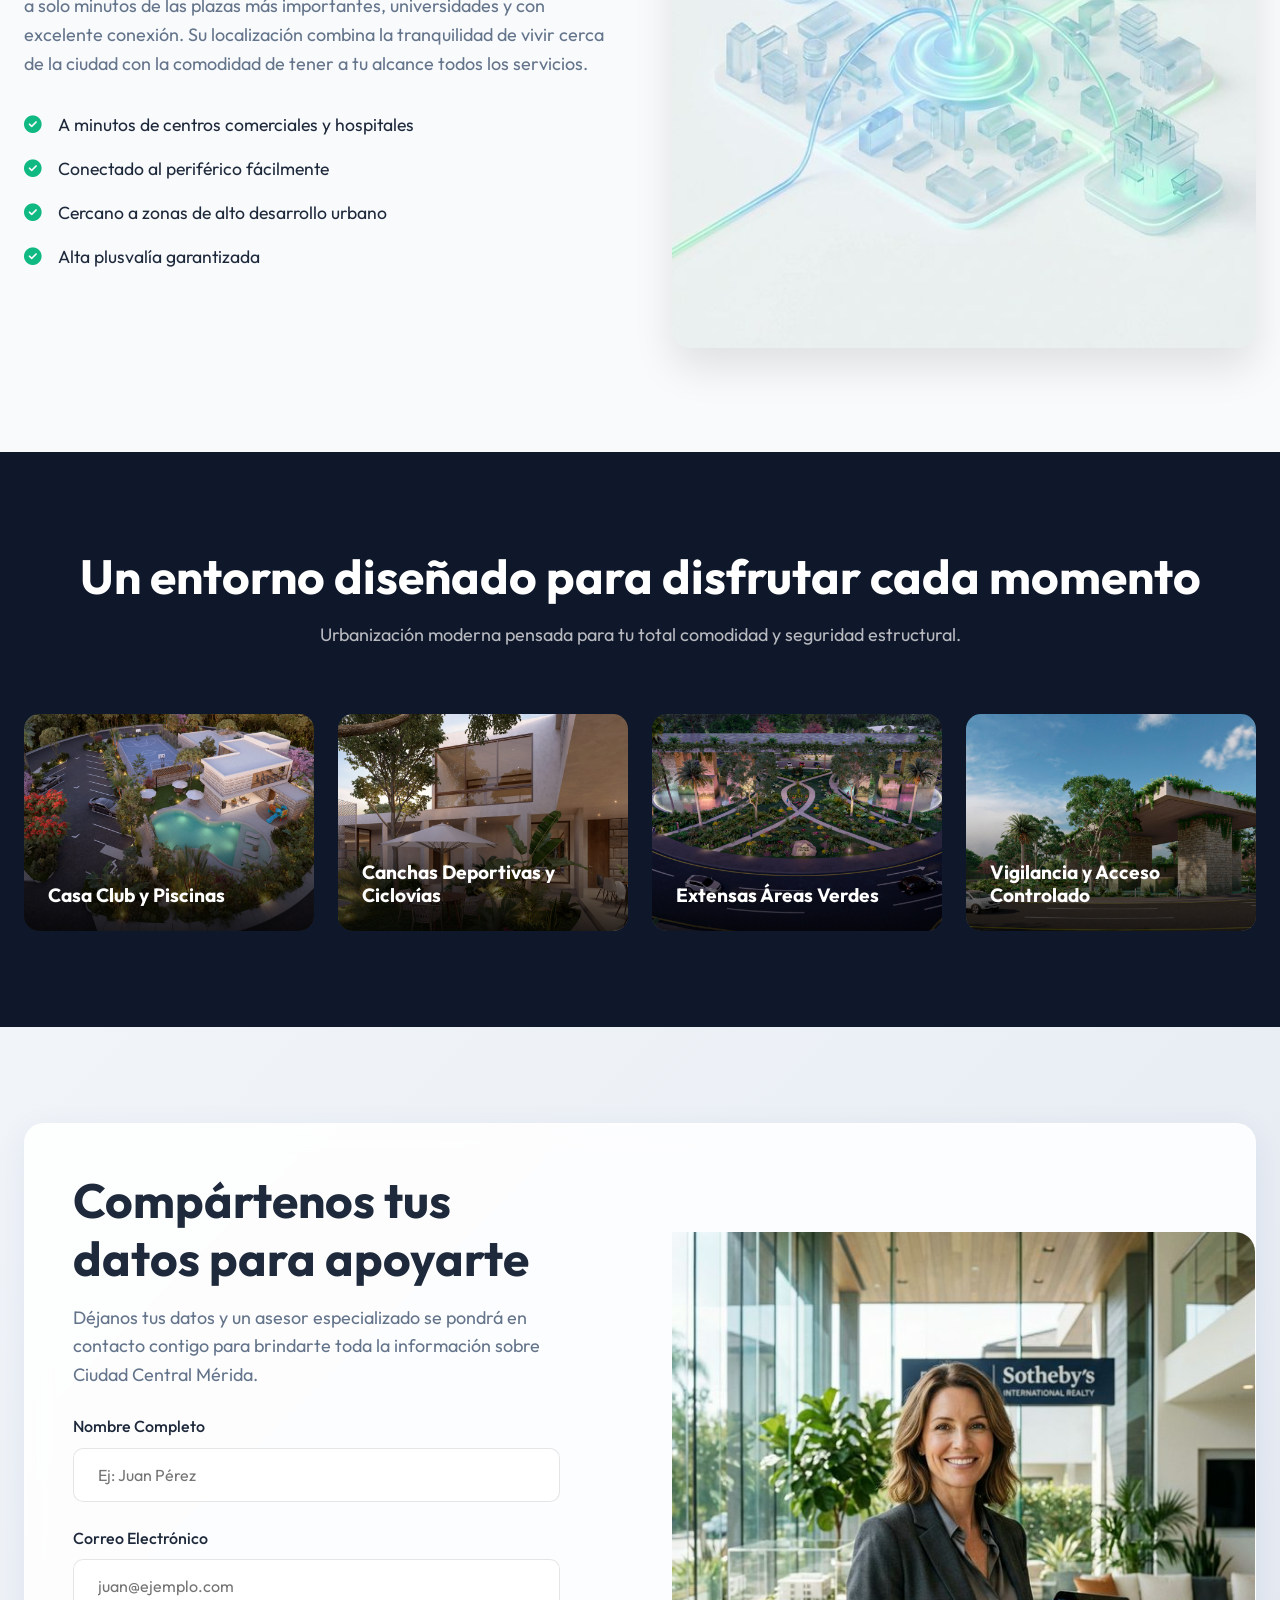
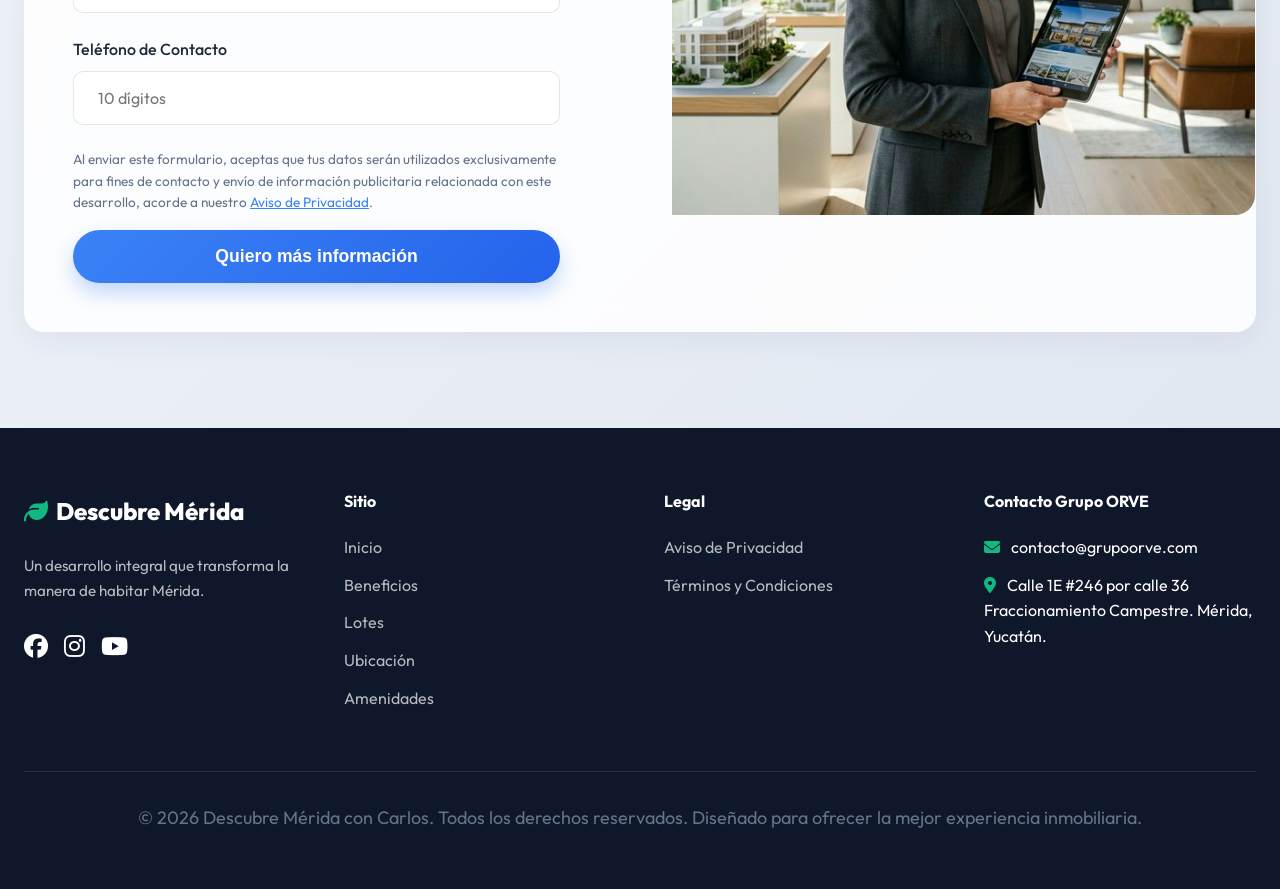
==== commit a2696c0d: "Actualizacion de la pagina" ====
--- a/index.html
+++ b/index.html
@@ -1,436 +1,574 @@
 <!doctype html>
 <html lang="es">
-
-<head>
-  <meta charset="UTF-8" />
-  <meta name="viewport" content="width=device-width, initial-scale=1.0" />
-  <title>
-    Descubre Mérida con Carlos - Vive la vida que siempre has soñado
-  </title>
-  <meta name="description"
-    content="Vive, trabaja y disfruta en un entorno diseñado para conectar personas, experiencias y oportunidades. Un desarrollo integral que transforma la manera de habitar Mérida." />
-  <!-- Fonts: Outfit for modern look -->
-  <link rel="preconnect" href="https://fonts.googleapis.com" />
-  <link rel="preconnect" href="https://fonts.gstatic.com" crossorigin />
-  <link href="https://fonts.googleapis.com/css2?family=Outfit:wght@300;400;500;600;700;800&display=swap"
-    rel="stylesheet" />
-  <!-- FontAwesome for icons -->
-  <link rel="stylesheet" href="https://cdnjs.cloudflare.com/ajax/libs/font-awesome/6.4.0/css/all.min.css" />
-  <!-- Main CSS -->
-  <link rel="stylesheet" href="assets/css/styles.css" />
-</head>
-
-<body>
-  <!-- Navigation -->
-  <nav class="navbar">
-    <div class="container">
-      <a href="#" class="logo">
-        <i class="fa-solid fa-leaf" style="color: var(--accent)"></i>
-        Descubre Mérida
-      </a>
-      <button class="mobile-menu-btn">
-        <i class="fa-solid fa-bars"></i>
-      </button>
-      <ul class="nav-links">
-        <li><a href="#beneficios">Beneficios</a></li>
-        <li><a href="#lotes">Lotes</a></li>
-        <li><a href="#ubicacion">Ubicación</a></li>
-        <li><a href="#amenidades">Amenidades</a></li>
-        <li>
-          <a href="#contacto" class="btn btn-primary" style="padding: 0.5rem 1.5rem; color: white">Contacto</a>
-        </li>
-      </ul>
-    </div>
-  </nav>
-
-  <!-- Hero Section -->
-  <section class="hero" id="inicio">
-    <div class="hero-overlay"></div>
-    <div class="container reveal">
-      <h1>Vive la vida que siempre has soñado en Mérida</h1>
-      <p>
-        Un desarrollo integral que transforma la manera de habitar Mérida, con
-        espacios pensados para tu bienestar, la movilidad y el crecimiento
-        constante.
-      </p>
-      <div class="hero-buttons">
-        <a href="#contacto" class="btn btn-primary">Solicitar Información</a>
-        <a href="#beneficios" class="btn btn-outline">Descubrir Más</a>
-      </div>
-    </div>
-  </section>
-
-  <!-- Benefits Section -->
-  <section class="section backgound-light" id="beneficios">
-    <div class="container">
-      <div class="text-center reveal">
-        <h2>Beneficios de vivir en una comunidad planeada</h2>
+  <head>
+    <meta charset="UTF-8" />
+    <meta name="viewport" content="width=device-width, initial-scale=1.0" />
+    <title>
+      Descubre Mérida con Carlos - Vive la vida que siempre has soñado
+    </title>
+    <meta
+      name="description"
+      content="Vive, trabaja y disfruta en un entorno diseñado para conectar personas, experiencias y oportunidades. Un desarrollo integral que transforma la manera de habitar Mérida."
+    />
+    <!-- Fonts: Outfit for modern look -->
+    <link rel="preconnect" href="https://fonts.googleapis.com" />
+    <link rel="preconnect" href="https://fonts.gstatic.com" crossorigin />
+    <link
+      href="https://fonts.googleapis.com/css2?family=Outfit:wght@300;400;500;600;700;800&display=swap"
+      rel="stylesheet"
+    />
+    <!-- FontAwesome for icons -->
+    <link
+      rel="stylesheet"
+      href="https://cdnjs.cloudflare.com/ajax/libs/font-awesome/6.4.0/css/all.min.css"
+    />
+    <!-- Main CSS -->
+    <link rel="stylesheet" href="assets/css/styles.css" />
+  </head>
+
+  <body>
+    <!-- Navigation -->
+    <nav class="navbar">
+      <div class="container">
+        <a href="#" class="logo">
+          <i class="fa-solid fa-leaf" style="color: var(--accent)"></i>
+          Descubre Mérida
+        </a>
+        <button class="mobile-menu-btn">
+          <i class="fa-solid fa-bars"></i>
+        </button>
+        <ul class="nav-links">
+          <li><a href="#beneficios">Beneficios</a></li>
+          <li><a href="#lotes">Lotes</a></li>
+          <li><a href="#ubicacion">Ubicación</a></li>
+          <li><a href="#amenidades">Amenidades</a></li>
+          <li>
+            <a
+              href="#contacto"
+              class="btn btn-primary"
+              style="padding: 0.5rem 1.5rem; color: white"
+              >Contacto</a
+            >
+          </li>
+        </ul>
+      </div>
+    </nav>
+
+    <!-- Hero Section -->
+    <section class="hero" id="inicio">
+      <div class="hero-overlay"></div>
+      <div class="container reveal">
+        <h1>Vive la vida que siempre has soñado en Mérida</h1>
         <p>
-          Disfruta de una ubicación estratégica que te acerca a todo lo que
-          importa.
+          Un desarrollo integral que transforma la manera de habitar Mérida, con
+          espacios pensados para tu bienestar, la movilidad y el crecimiento
+          constante.
         </p>
-      </div>
-
-      <div class="features-grid">
-        <div class="feature-card glass reveal">
-          <div class="feature-icon">
-            <i class="fa-solid fa-shield-halved"></i>
-          </div>
-          <h3>Seguridad</h3>
+        <div class="hero-buttons">
+          <a href="#contacto" class="btn btn-primary">Solicitar Información</a>
+          <a href="#beneficios" class="btn btn-outline">Descubrir Más</a>
+        </div>
+      </div>
+    </section>
+
+    <!-- Benefits Section -->
+    <section class="section backgound-light" id="beneficios">
+      <div class="container">
+        <div class="text-center reveal">
+          <h2>Beneficios de vivir en una comunidad planeada</h2>
           <p>
-            Yucatán se mantiene como el estado más seguro de México.
-            Tranquilidad garantizada para tu familia.
+            Disfruta de una ubicación estratégica que te acerca a todo lo que
+            importa.
           </p>
         </div>
-        <div class="feature-card glass reveal" style="transition-delay: 0.1s">
-          <div class="feature-icon">
-            <i class="fa-solid fa-file-contract"></i>
-          </div>
-          <h3>Certeza Legal</h3>
+
+        <div class="features-grid">
+          <div class="feature-card glass reveal">
+            <div class="feature-icon">
+              <i class="fa-solid fa-shield-halved"></i>
+            </div>
+            <h3>Seguridad</h3>
+            <p>
+              Yucatán se mantiene como el estado más seguro de México.
+              Tranquilidad garantizada para tu familia.
+            </p>
+          </div>
+          <div class="feature-card glass reveal" style="transition-delay: 0.1s">
+            <div class="feature-icon">
+              <i class="fa-solid fa-file-contract"></i>
+            </div>
+            <h3>Certeza Legal</h3>
+            <p>
+              Tu inversión asegurada con documentación 100% en regla y permisos
+              avalados.
+            </p>
+          </div>
+          <div class="feature-card glass reveal" style="transition-delay: 0.2s">
+            <div class="feature-icon">
+              <i class="fa-solid fa-golf-ball-tee"></i>
+            </div>
+            <h3>Campo de Golf</h3>
+            <p>
+              Perfecciona tu swing y disfruta de exclusivas tardes de juego en
+              nuestro espectacular campo de golf rodeado de naturaleza.
+            </p>
+          </div>
+          <div class="feature-card glass reveal" style="transition-delay: 0.3s">
+            <div class="feature-icon"><i class="fa-solid fa-water"></i></div>
+            <h3>Lago Exclusivo</h3>
+            <p>
+              Disfruta de un espectacular lago artificial dentro del desarrollo,
+              perfecto para relajarte y vivir en armonía con la naturaleza.
+            </p>
+          </div>
+        </div>
+      </div>
+    </section>
+
+    <!-- Pricing / Lots Section -->
+    <section class="section" id="lotes" style="background: white">
+      <div class="container">
+        <div class="text-center reveal">
+          <h2>Opciones de Terrenos Exclusivos</h2>
           <p>
-            Tu inversión asegurada con documentación 100% en regla y permisos
-            avalados.
+            Encuentra el espacio perfecto para tu familia con excelentes planes
+            de financiamiento directo.
           </p>
         </div>
-        <div class="feature-card glass reveal" style="transition-delay: 0.2s">
-          <div class="feature-icon">
-            <i class="fa-solid fa-golf-ball-tee"></i>
-          </div>
-          <h3>Campo de Golf</h3>
+
+        <div class="pricing-grid">
+          <!-- Lot 1 -->
+          <div class="pricing-card glass reveal">
+            <div class="pricing-header">
+              <span class="pricing-badge">DESDE</span>
+              <h3>133 M²</h3>
+            </div>
+            <div class="pricing-shape" style="height: 120px">
+              <svg
+                viewBox="0 0 100 120"
+                width="100%"
+                height="100%"
+                style="overflow: visible"
+              >
+                <!-- Vertical lot (width 7, length 19 -> scaled down visually) -->
+                <polygon
+                  points="35,10 65,10 65,110 35,110"
+                  fill="var(--accent)"
+                  fill-opacity="0.1"
+                  stroke="var(--accent)"
+                  stroke-width="2"
+                />
+                <text
+                  x="50"
+                  y="60"
+                  font-family="Outfit"
+                  font-size="10"
+                  font-weight="bold"
+                  fill="var(--accent)"
+                  text-anchor="middle"
+                  transform="rotate(-90 50,60)"
+                >
+                  7x19 M
+                </text>
+              </svg>
+            </div>
+            <div class="pricing-details">
+              <p class="price-label">Precio de lista aprox.</p>
+              <h4 class="price-value">
+                $678,300<span class="currency">MXN</span>
+              </h4>
+              <div class="divider"></div>
+              <p class="price-label">Mensualidad desde</p>
+              <h4 class="monthly-value">
+                $3,316<span class="currency">MXN</span>
+              </h4>
+              <div class="divider"></div>
+              <p class="price-label">Financiamiento</p>
+              <h4 class="financing-value">180 MESES</h4>
+            </div>
+            <div class="pricing-action">
+              <a href="#contacto" class="btn btn-outline pricing-btn"
+                >Cotizar Ahora</a
+              >
+            </div>
+          </div>
+
+          <!-- Lot 2 -->
+          <div
+            class="pricing-card glass reveal highlighted"
+            style="transition-delay: 0.1s"
+          >
+            <div class="pricing-header">
+              <span class="pricing-badge highlighted-text">DESDE</span>
+              <h3 class="highlighted-text">247.29 M²</h3>
+            </div>
+            <div class="pricing-shape">
+              <svg
+                viewBox="0 0 100 80"
+                width="100%"
+                height="100%"
+                style="overflow: visible"
+              >
+                <polygon
+                  points="30,10 70,10 90,70 10,70"
+                  fill="var(--secondary)"
+                  fill-opacity="0.1"
+                  stroke="var(--secondary)"
+                  stroke-width="2"
+                />
+                <text
+                  x="50"
+                  y="45"
+                  font-family="Outfit"
+                  font-size="8"
+                  font-weight="bold"
+                  fill="var(--secondary)"
+                  text-anchor="middle"
+                >
+                  Irregular
+                </text>
+              </svg>
+            </div>
+            <div class="pricing-details">
+              <p class="price-label">Precio de lista aprox.</p>
+              <h4 class="price-value">
+                $1,261,179<span class="currency">MXN</span>
+              </h4>
+              <div class="divider"></div>
+              <p class="price-label">Mensualidad desde</p>
+              <h4 class="monthly-value">
+                $6,165<span class="currency">MXN</span>
+              </h4>
+              <div class="divider"></div>
+              <p class="price-label">Financiamiento</p>
+              <h4 class="financing-value">180 MESES</h4>
+            </div>
+            <div class="pricing-action">
+              <a
+                href="#contacto"
+                class="btn btn-primary pricing-btn"
+                style="color: white"
+                >Cotizar Ahora</a
+              >
+            </div>
+          </div>
+
+          <!-- Lot 3 -->
+          <div class="pricing-card glass reveal" style="transition-delay: 0.2s">
+            <div class="pricing-header">
+              <span class="pricing-badge">DESDE</span>
+              <h3>304.3 M²</h3>
+            </div>
+            <div class="pricing-shape">
+              <svg
+                viewBox="0 0 100 80"
+                width="100%"
+                height="100%"
+                style="overflow: visible"
+              >
+                <polygon
+                  points="40,10 60,10 95,70 5,70"
+                  fill="var(--accent)"
+                  fill-opacity="0.1"
+                  stroke="var(--accent)"
+                  stroke-width="2"
+                />
+                <text
+                  x="50"
+                  y="45"
+                  font-family="Outfit"
+                  font-size="8"
+                  font-weight="bold"
+                  fill="var(--accent)"
+                  text-anchor="middle"
+                >
+                  Irregular
+                </text>
+              </svg>
+            </div>
+            <div class="pricing-details">
+              <p class="price-label">Precio de lista aprox.</p>
+              <h4 class="price-value">
+                $1,551,930<span class="currency">MXN</span>
+              </h4>
+              <div class="divider"></div>
+              <p class="price-label">Mensualidad desde</p>
+              <h4 class="monthly-value">
+                $7,587<span class="currency">MXN</span>
+              </h4>
+              <div class="divider"></div>
+              <p class="price-label">Financiamiento</p>
+              <h4 class="financing-value">180 MESES</h4>
+            </div>
+            <div class="pricing-action">
+              <a href="#contacto" class="btn btn-outline pricing-btn"
+                >Cotizar Ahora</a
+              >
+            </div>
+          </div>
+        </div>
+      </div>
+    </section>
+
+    <!-- Location Section -->
+    <section class="section" id="ubicacion">
+      <div class="container">
+        <div class="location-content">
+          <div class="reveal">
+            <h2>Vive en el centro de todo lo que importa</h2>
+            <p>
+              Ciudad Central Mérida se encuentra en una zona privilegiada de
+              Yucatán, a solo minutos de las plazas más importantes,
+              universidades y con excelente conexión. Su localización combina la
+              tranquilidad de vivir cerca de la ciudad con la comodidad de tener
+              a tu alcance todos los servicios.
+            </p>
+            <ul class="location-list">
+              <li>
+                <i class="fa-solid fa-check-circle"></i> A minutos de centros
+                comerciales y hospitales
+              </li>
+              <li>
+                <i class="fa-solid fa-check-circle"></i> Conectado al periférico
+                fácilmente
+              </li>
+              <li>
+                <i class="fa-solid fa-check-circle"></i> Cercano a zonas de alto
+                desarrollo urbano
+              </li>
+              <li>
+                <i class="fa-solid fa-check-circle"></i> Alta plusvalía
+                garantizada
+              </li>
+            </ul>
+          </div>
+          <div class="reveal">
+            <!-- Placeholder, will generate real image -->
+            <img
+              src="assets/images/location-map.webp"
+              alt="Mapa de Ubicación de Ciudad Central Mérida"
+              class="location-img"
+            />
+          </div>
+        </div>
+      </div>
+    </section>
+
+    <!-- Amenities Section -->
+    <section class="section amenities" id="amenidades">
+      <div class="container">
+        <div class="text-center reveal">
+          <h2>Un entorno diseñado para disfrutar cada momento</h2>
           <p>
-            Perfecciona tu swing y disfruta de exclusivas tardes de juego en
-            nuestro espectacular campo de golf rodeado de naturaleza.
+            Urbanización moderna pensada para tu total comodidad y seguridad
+            estructural.
           </p>
         </div>
-        <div class="feature-card glass reveal" style="transition-delay: 0.3s">
-          <div class="feature-icon"><i class="fa-solid fa-water"></i></div>
-          <h3>Lago Exclusivo</h3>
-          <p>
-            Disfruta de un espectacular lago artificial dentro del desarrollo,
-            perfecto para relajarte y vivir en armonía con la naturaleza.
-          </p>
-        </div>
-      </div>
-    </div>
-  </section>
-
-  <!-- Pricing / Lots Section -->
-  <section class="section" id="lotes" style="background: white">
-    <div class="container">
-      <div class="text-center reveal">
-        <h2>Opciones de Terrenos Exclusivos</h2>
-        <p>
-          Encuentra el espacio perfecto para tu familia con excelentes planes
-          de financiamiento directo.
-        </p>
-      </div>
-
-      <div class="pricing-grid">
-        <!-- Lot 1 -->
-        <div class="pricing-card glass reveal">
-          <div class="pricing-header">
-            <span class="pricing-badge">DESDE</span>
-            <h3>133 M²</h3>
-          </div>
-          <div class="pricing-shape">
-            <svg viewBox="0 0 100 50" width="100%" height="100%" style="overflow: visible">
-              <polygon points="10,10 90,10 90,40 10,40" fill="var(--accent)" fill-opacity="0.1" stroke="var(--accent)"
-                stroke-width="2" />
-              <text x="50" y="27" font-family="Outfit" font-size="8" font-weight="bold" fill="var(--accent)"
-                text-anchor="middle">
-                7x19 M
-              </text>
-            </svg>
-          </div>
-          <div class="pricing-details">
-            <p class="price-label">Precio de lista aprox.</p>
-            <h4 class="price-value">
-              $678,300<span class="currency">MXN</span>
-            </h4>
-            <div class="divider"></div>
-            <p class="price-label">Mensualidad desde</p>
-            <h4 class="monthly-value">
-              $3,316<span class="currency">MXN</span>
-            </h4>
-            <div class="divider"></div>
-            <p class="price-label">Financiamiento</p>
-            <h4 class="financing-value">180 MESES</h4>
-          </div>
-          <div class="pricing-action">
-            <a href="#contacto" class="btn btn-outline pricing-btn">Cotizar Ahora</a>
-          </div>
-        </div>
-
-        <!-- Lot 2 -->
-        <div class="pricing-card glass reveal highlighted" style="transition-delay: 0.1s">
-          <div class="pricing-header">
-            <span class="pricing-badge highlighted-text">DESDE</span>
-            <h3 class="highlighted-text">247.29 M²</h3>
-          </div>
-          <div class="pricing-shape">
-            <svg viewBox="0 0 100 80" width="100%" height="100%" style="overflow: visible">
-              <polygon points="30,10 70,10 90,70 10,70" fill="var(--secondary)" fill-opacity="0.1"
-                stroke="var(--secondary)" stroke-width="2" />
-              <text x="50" y="45" font-family="Outfit" font-size="8" font-weight="bold" fill="var(--secondary)"
-                text-anchor="middle">
-                Irregular
-              </text>
-            </svg>
-          </div>
-          <div class="pricing-details">
-            <p class="price-label">Precio de lista aprox.</p>
-            <h4 class="price-value">
-              $1,261,179<span class="currency">MXN</span>
-            </h4>
-            <div class="divider"></div>
-            <p class="price-label">Mensualidad desde</p>
-            <h4 class="monthly-value">
-              $6,165<span class="currency">MXN</span>
-            </h4>
-            <div class="divider"></div>
-            <p class="price-label">Financiamiento</p>
-            <h4 class="financing-value">180 MESES</h4>
-          </div>
-          <div class="pricing-action">
-            <a href="#contacto" class="btn btn-primary pricing-btn" style="color: white">Cotizar Ahora</a>
-          </div>
-        </div>
-
-        <!-- Lot 3 -->
-        <div class="pricing-card glass reveal" style="transition-delay: 0.2s">
-          <div class="pricing-header">
-            <span class="pricing-badge">DESDE</span>
-            <h3>304.3 M²</h3>
-          </div>
-          <div class="pricing-shape">
-            <svg viewBox="0 0 100 80" width="100%" height="100%" style="overflow: visible">
-              <polygon points="40,10 60,10 95,70 5,70" fill="var(--accent)" fill-opacity="0.1" stroke="var(--accent)"
-                stroke-width="2" />
-              <text x="50" y="45" font-family="Outfit" font-size="8" font-weight="bold" fill="var(--accent)"
-                text-anchor="middle">
-                Irregular
-              </text>
-            </svg>
-          </div>
-          <div class="pricing-details">
-            <p class="price-label">Precio de lista aprox.</p>
-            <h4 class="price-value">
-              $1,551,930<span class="currency">MXN</span>
-            </h4>
-            <div class="divider"></div>
-            <p class="price-label">Mensualidad desde</p>
-            <h4 class="monthly-value">
-              $7,587<span class="currency">MXN</span>
-            </h4>
-            <div class="divider"></div>
-            <p class="price-label">Financiamiento</p>
-            <h4 class="financing-value">180 MESES</h4>
-          </div>
-          <div class="pricing-action">
-            <a href="#contacto" class="btn btn-outline pricing-btn">Cotizar Ahora</a>
-          </div>
-        </div>
-      </div>
-    </div>
-  </section>
-
-  <!-- Location Section -->
-  <section class="section" id="ubicacion">
-    <div class="container">
-      <div class="location-content">
-        <div class="reveal">
-          <h2>Vive en el centro de todo lo que importa</h2>
-          <p>
-            Ciudad Central Mérida se encuentra en una zona privilegiada de
-            Yucatán, a solo minutos de las plazas más importantes,
-            universidades y con excelente conexión. Su localización combina la
-            tranquilidad de vivir cerca de la ciudad con la comodidad de tener
-            a tu alcance todos los servicios.
-          </p>
-          <ul class="location-list">
-            <li>
-              <i class="fa-solid fa-check-circle"></i> A minutos de centros
-              comerciales y hospitales
-            </li>
-            <li>
-              <i class="fa-solid fa-check-circle"></i> Conectado al periférico
-              fácilmente
-            </li>
-            <li>
-              <i class="fa-solid fa-check-circle"></i> Cercano a zonas de alto
-              desarrollo urbano
-            </li>
-            <li>
-              <i class="fa-solid fa-check-circle"></i> Alta plusvalía
-              garantizada
-            </li>
-          </ul>
-        </div>
-        <div class="reveal">
-          <!-- Placeholder, will generate real image -->
-          <img src="assets/images/location-map.webp" alt="Mapa de Ubicación de Ciudad Central Mérida"
-            class="location-img" />
-        </div>
-      </div>
-    </div>
-  </section>
-
-  <!-- Amenities Section -->
-  <section class="section amenities" id="amenidades">
-    <div class="container">
-      <div class="text-center reveal">
-        <h2>Un entorno diseñado para disfrutar cada momento</h2>
-        <p>
-          Urbanización moderna pensada para tu total comodidad y seguridad
-          estructural.
-        </p>
-      </div>
-
-      <div class="amenities-grid">
-        <div class="amenity-card reveal">
-          <img src="assets/images/casa-club-ciudad-central-merida-scaled.jpg" alt="Casa Club y Piscinas" />
-          <div class="amenity-overlay">
-            <h4>Casa Club y Piscinas</h4>
-          </div>
-        </div>
-        <div class="amenity-card reveal" style="transition-delay: 0.1s">
-          <img src="assets/images/ciudad-central-merida-casa-club-de-grupo-orve-scaled.jpg" alt="Canchas Deportivas" />
-          <div class="amenity-overlay">
-            <h4>Canchas Deportivas y Ciclovías</h4>
-          </div>
-        </div>
-        <div class="amenity-card reveal" style="transition-delay: 0.2s">
-          <img src="assets/images/ciudad-central-merida-estilo-de-vida-scaled.jpg" alt="Áreas Verdes" />
-          <div class="amenity-overlay">
-            <h4>Extensas Áreas Verdes</h4>
-          </div>
-        </div>
-        <div class="amenity-card reveal" style="transition-delay: 0.3s">
-          <img src="assets/images/ciudad-central-merida-de-grupo-orve-scaled.jpg" alt="Seguridad 24/7" />
-          <div class="amenity-overlay">
-            <h4>Vigilancia y Acceso Controlado</h4>
-          </div>
-        </div>
-      </div>
-    </div>
-  </section>
-
-  <!-- Contact Section -->
-  <section class="section contact-section" id="contacto">
-    <div class="container">
-      <div class="contact-wrap glass">
-        <div class="contact-form reveal">
-          <h2>Compártenos tus datos para apoyarte</h2>
-          <p>
-            Déjanos tus datos y un asesor especializado se pondrá en contacto
-            contigo para brindarte toda la información sobre Ciudad Central Mérida.
-          </p>
-          <form action="#" method="POST" id="leadForm">
-            <div class="form-group">
-              <label for="name">Nombre Completo</label>
-              <input type="text" id="name" name="name" class="form-control" required placeholder="Ej: Juan Pérez" />
-            </div>
-            <div class="form-group">
-              <label for="email">Correo Electrónico</label>
-              <input type="email" id="email" name="email" class="form-control" required
-                placeholder="juan@ejemplo.com" />
-            </div>
-            <div class="form-group">
-              <label for="phone">Teléfono de Contacto</label>
-              <input type="tel" id="phone" name="phone" class="form-control" required placeholder="10 dígitos" />
-            </div>
-            <p style="
+
+        <div class="amenities-grid">
+          <div class="amenity-card reveal">
+            <img
+              src="assets/images/casa-club-ciudad-central-merida-scaled.jpg"
+              alt="Casa Club y Piscinas"
+            />
+            <div class="amenity-overlay">
+              <h4>Casa Club y Piscinas</h4>
+            </div>
+          </div>
+          <div class="amenity-card reveal" style="transition-delay: 0.1s">
+            <img
+              src="assets/images/ciudad-central-merida-casa-club-de-grupo-orve-scaled.jpg"
+              alt="Canchas Deportivas"
+            />
+            <div class="amenity-overlay">
+              <h4>Canchas Deportivas y Ciclovías</h4>
+            </div>
+          </div>
+          <div class="amenity-card reveal" style="transition-delay: 0.2s">
+            <img
+              src="assets/images/ciudad-central-merida-estilo-de-vida-scaled.jpg"
+              alt="Áreas Verdes"
+            />
+            <div class="amenity-overlay">
+              <h4>Extensas Áreas Verdes</h4>
+            </div>
+          </div>
+          <div class="amenity-card reveal" style="transition-delay: 0.3s">
+            <img
+              src="assets/images/ciudad-central-merida-de-grupo-orve-scaled.jpg"
+              alt="Seguridad 24/7"
+            />
+            <div class="amenity-overlay">
+              <h4>Vigilancia y Acceso Controlado</h4>
+            </div>
+          </div>
+        </div>
+      </div>
+    </section>
+
+    <!-- Contact Section -->
+    <section class="section contact-section" id="contacto">
+      <div class="container">
+        <div class="contact-wrap glass">
+          <div class="contact-form reveal">
+            <h2>Compártenos tus datos para apoyarte</h2>
+            <p>
+              Déjanos tus datos y un asesor especializado se pondrá en contacto
+              contigo para brindarte toda la información sobre Ciudad Central
+              Mérida.
+            </p>
+            <form action="#" method="POST" id="leadForm">
+              <div class="form-group">
+                <label for="name">Nombre Completo</label>
+                <input
+                  type="text"
+                  id="name"
+                  name="name"
+                  class="form-control"
+                  required
+                  placeholder="Ej: Juan Pérez"
+                />
+              </div>
+              <div class="form-group">
+                <label for="email">Correo Electrónico</label>
+                <input
+                  type="email"
+                  id="email"
+                  name="email"
+                  class="form-control"
+                  required
+                  placeholder="juan@ejemplo.com"
+                />
+              </div>
+              <div class="form-group">
+                <label for="phone">Teléfono de Contacto</label>
+                <input
+                  type="tel"
+                  id="phone"
+                  name="phone"
+                  class="form-control"
+                  required
+                  placeholder="10 dígitos"
+                />
+              </div>
+              <p
+                style="
                   font-size: 0.85rem;
                   margin-bottom: 1rem;
                   color: var(--text-light);
-                ">
-              Al enviar este formulario, aceptas que tus datos serán
-              utilizados exclusivamente para fines de contacto y envío de
-              información publicitaria relacionada con este desarrollo, acorde
-              a nuestro
-              <a href="privacy.html" style="color: var(--secondary)">Aviso de Privacidad</a>.
-            </p>
-            <button type="submit" class="btn btn-primary" style="width: 100%">
-              Quiero más información
-            </button>
-          </form>
-        </div>
-        <div class="contact-info reveal">
-          <!-- Placeholder, will generate real image -->
-          <img src="assets/images/contact-agent.webp" alt="Asesor Inmobiliario" style="
+                "
+              >
+                Al enviar este formulario, aceptas que tus datos serán
+                utilizados exclusivamente para fines de contacto y envío de
+                información publicitaria relacionada con este desarrollo, acorde
+                a nuestro
+                <a href="privacy.html" style="color: var(--secondary)"
+                  >Aviso de Privacidad</a
+                >.
+              </p>
+              <button type="submit" class="btn btn-primary" style="width: 100%">
+                Quiero más información
+              </button>
+            </form>
+          </div>
+          <div class="contact-info reveal">
+            <!-- Placeholder, will generate real image -->
+            <img
+              src="assets/images/contact-agent.webp"
+              alt="Asesor Inmobiliario"
+              style="
                 width: 100%;
                 height: 100%;
                 object-fit: cover;
                 border-radius: 0 20px 20px 0;
-              " />
-        </div>
-      </div>
-    </div>
-  </section>
-
-  <!-- Footer -->
-  <footer>
-    <div class="container">
-      <div class="footer-grid">
-        <div class="footer-col">
-          <a href="#" class="logo" style="margin-bottom: 1.5rem; display: inline-flex">
-            <i class="fa-solid fa-leaf" style="color: var(--accent)"></i>
-            Descubre Mérida
-          </a>
-          <p style="color: rgba(255, 255, 255, 0.7); font-size: 0.95rem">
-            Un desarrollo integral que transforma la manera de habitar Mérida.
+              "
+            />
+          </div>
+        </div>
+      </div>
+    </section>
+
+    <!-- Footer -->
+    <footer>
+      <div class="container">
+        <div class="footer-grid">
+          <div class="footer-col">
+            <a
+              href="#"
+              class="logo"
+              style="margin-bottom: 1.5rem; display: inline-flex"
+            >
+              <i class="fa-solid fa-leaf" style="color: var(--accent)"></i>
+              Descubre Mérida
+            </a>
+            <p style="color: rgba(255, 255, 255, 0.7); font-size: 0.95rem">
+              Un desarrollo integral que transforma la manera de habitar Mérida.
+            </p>
+            <div style="display: flex; gap: 1rem; margin-top: 1rem">
+              <a
+                href="https://www.facebook.com/grupoorve/"
+                style="color: white; font-size: 1.5rem"
+                ><i class="fa-brands fa-facebook"></i
+              ></a>
+              <a
+                href="https://www.instagram.com/grupoorve/"
+                style="color: white; font-size: 1.5rem"
+                ><i class="fa-brands fa-instagram"></i
+              ></a>
+              <a
+                href="https://www.youtube.com/@grupoorveoficial"
+                style="color: white; font-size: 1.5rem"
+                ><i class="fa-brands fa-youtube"></i
+              ></a>
+            </div>
+          </div>
+          <div class="footer-col">
+            <h4>Sitio</h4>
+            <ul class="footer-links">
+              <li><a href="#inicio">Inicio</a></li>
+              <li><a href="#beneficios">Beneficios</a></li>
+              <li><a href="#lotes">Lotes</a></li>
+              <li><a href="#ubicacion">Ubicación</a></li>
+              <li><a href="#amenidades">Amenidades</a></li>
+            </ul>
+          </div>
+          <div class="footer-col">
+            <h4>Legal</h4>
+            <ul class="footer-links">
+              <li><a href="privacy.html">Aviso de Privacidad</a></li>
+              <li><a href="terms.html">Términos y Condiciones</a></li>
+            </ul>
+          </div>
+          <div class="footer-col">
+            <h4>Contacto Grupo ORVE</h4>
+            <ul class="footer-links">
+              <li>
+                <i
+                  class="fa-solid fa-envelope"
+                  style="margin-right: 0.5rem; color: var(--accent)"
+                ></i>
+                contacto@grupoorve.com
+              </li>
+              <li>
+                <i
+                  class="fa-solid fa-location-dot"
+                  style="margin-right: 0.5rem; color: var(--accent)"
+                ></i>
+                Calle 1E #246 por calle 36 Fraccionamiento Campestre. Mérida,
+                Yucatán.
+              </li>
+            </ul>
+          </div>
+        </div>
+        <div class="footer-bottom">
+          <p>
+            &copy; 2026 Descubre Mérida con Carlos. Todos los derechos
+            reservados. Diseñado para ofrecer la mejor experiencia inmobiliaria.
           </p>
-          <div style="display: flex; gap: 1rem; margin-top: 1rem">
-            <a href="https://www.facebook.com/grupoorve/" style="color: white; font-size: 1.5rem"><i
-                class="fa-brands fa-facebook"></i></a>
-            <a href="https://www.instagram.com/grupoorve/" style="color: white; font-size: 1.5rem"><i
-                class="fa-brands fa-instagram"></i></a>
-            <a href="https://www.youtube.com/@grupoorveoficial" style="color: white; font-size: 1.5rem"><i
-                class="fa-brands fa-youtube"></i></a>
-          </div>
-        </div>
-        <div class="footer-col">
-          <h4>Sitio</h4>
-          <ul class="footer-links">
-            <li><a href="#inicio">Inicio</a></li>
-            <li><a href="#beneficios">Beneficios</a></li>
-            <li><a href="#lotes">Lotes</a></li>
-            <li><a href="#ubicacion">Ubicación</a></li>
-            <li><a href="#amenidades">Amenidades</a></li>
-          </ul>
-        </div>
-        <div class="footer-col">
-          <h4>Legal</h4>
-          <ul class="footer-links">
-            <li><a href="privacy.html">Aviso de Privacidad</a></li>
-            <li><a href="terms.html">Términos y Condiciones</a></li>
-          </ul>
-        </div>
-        <div class="footer-col">
-          <h4>Contacto Grupo ORVE</h4>
-          <ul class="footer-links">
-            <li>
-              <i class="fa-solid fa-envelope" style="margin-right: 0.5rem; color: var(--accent)"></i>
-              contacto@grupoorve.com
-            </li>
-            <li>
-              <i class="fa-solid fa-location-dot" style="margin-right: 0.5rem; color: var(--accent)"></i>
-              Calle 1E #246 por calle 36 Fraccionamiento Campestre. Mérida,
-              Yucatán.
-            </li>
-          </ul>
-        </div>
-      </div>
-      <div class="footer-bottom">
-        <p>
-          &copy; 2026 Descubre Mérida con Carlos. Todos los derechos
-          reservados. Diseñado para ofrecer la mejor experiencia inmobiliaria.
-        </p>
-      </div>
-    </div>
-  </footer>
-
-  <script src="assets/js/main.js"></script>
-</body>
-
-</html>+        </div>
+      </div>
+    </footer>
+
+    <script src="assets/js/main.js"></script>
+  </body>
+</html>
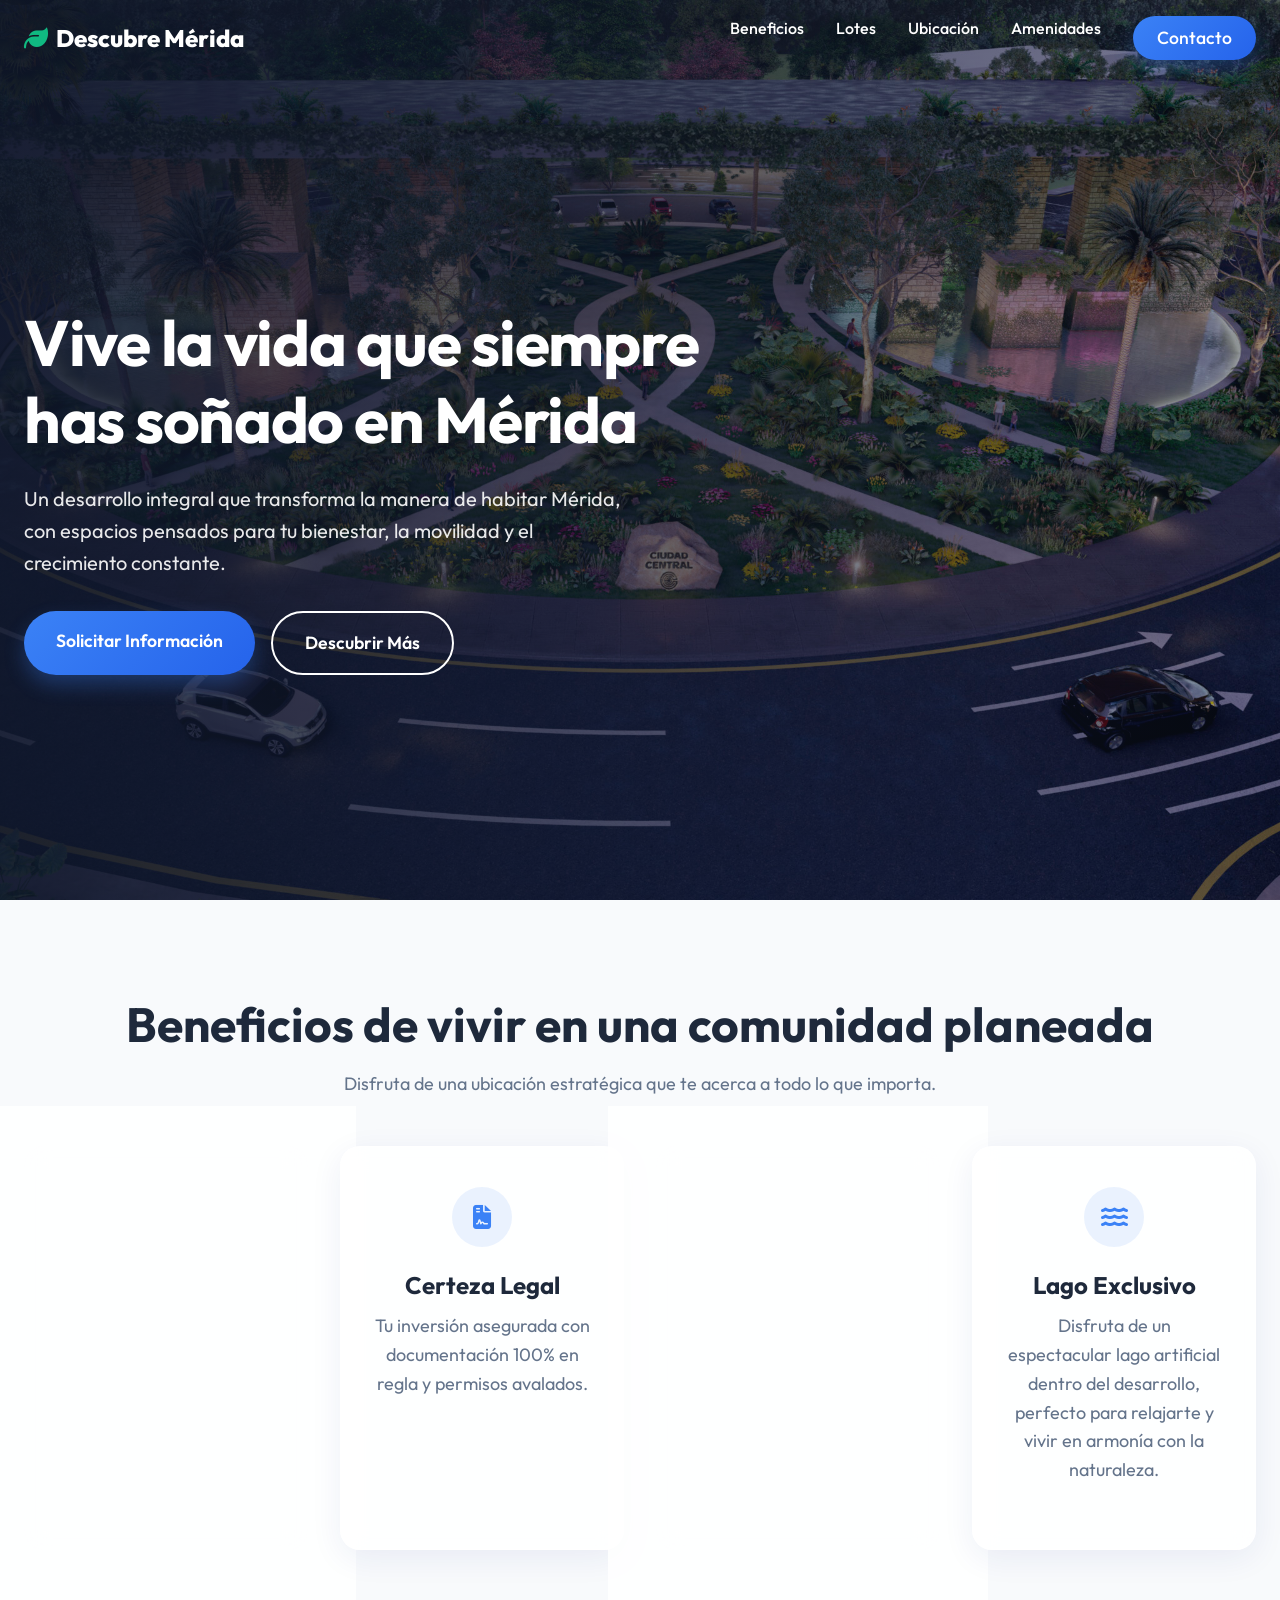
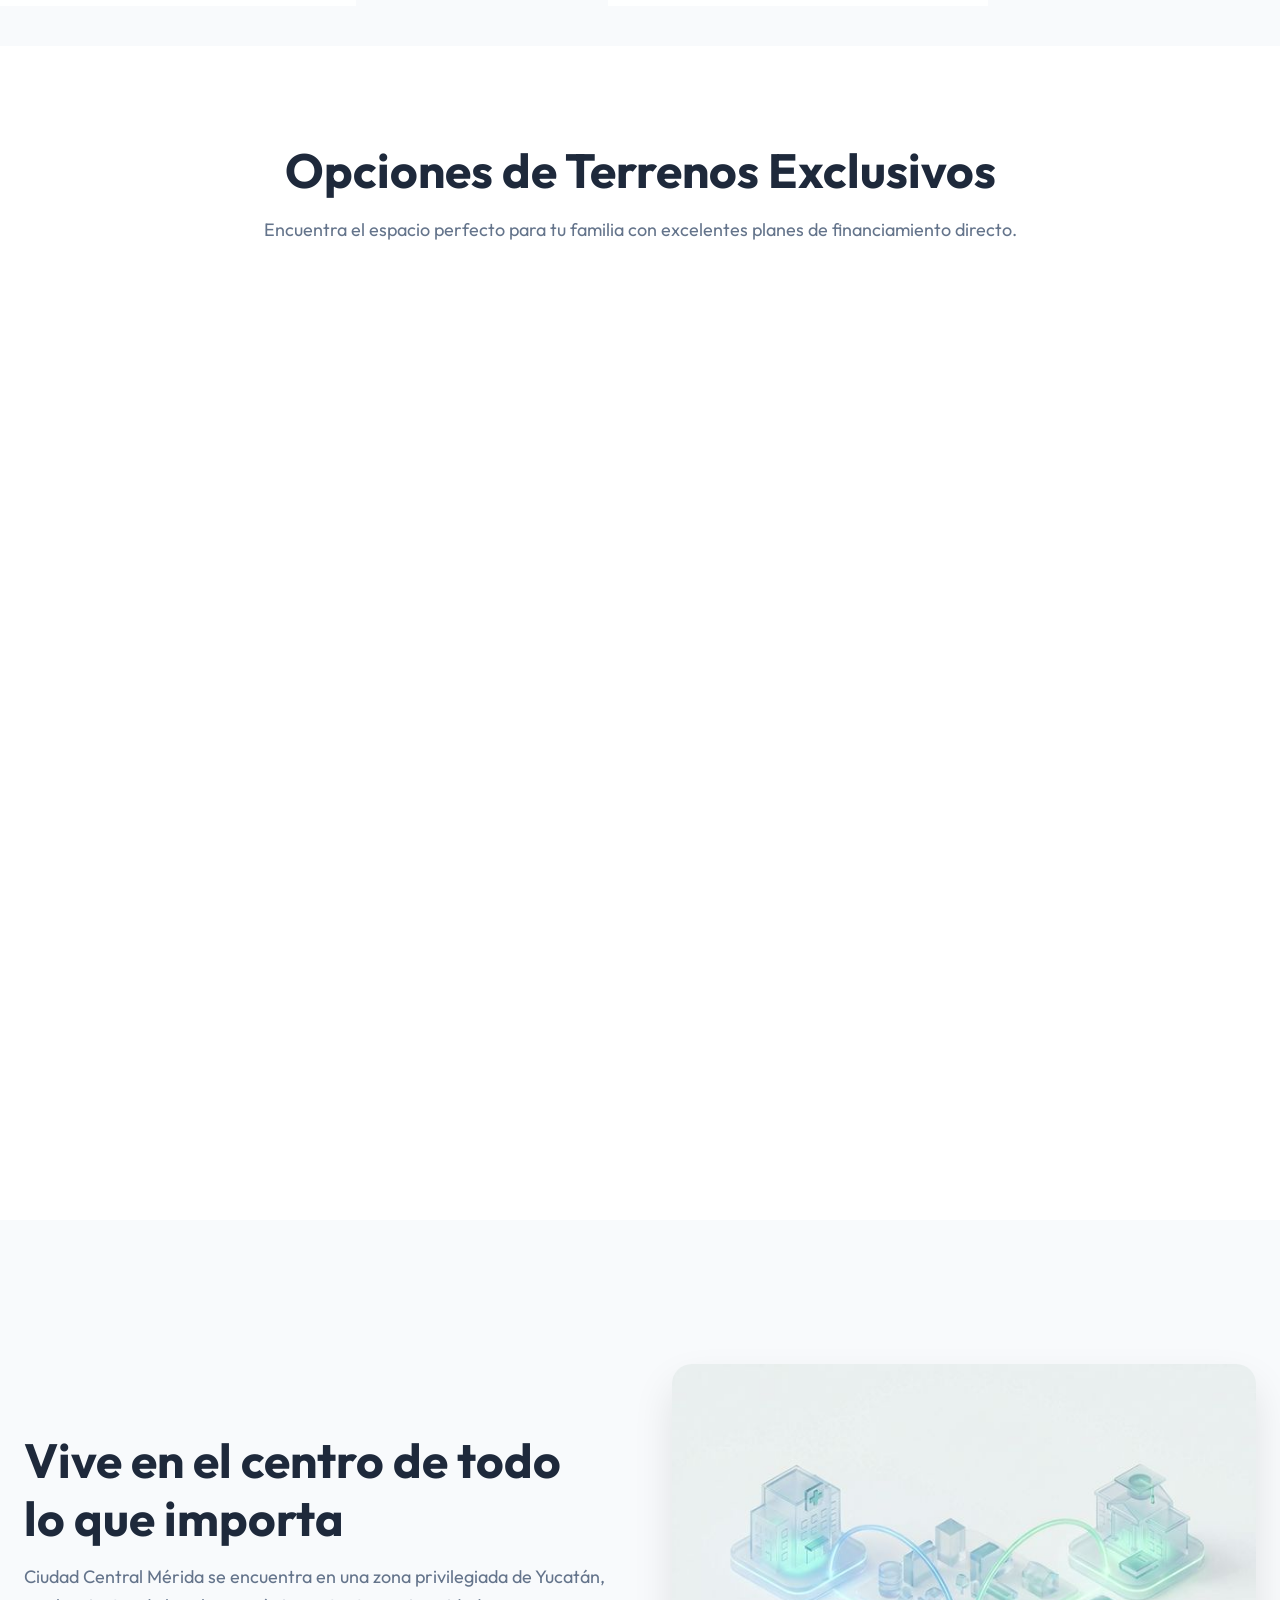
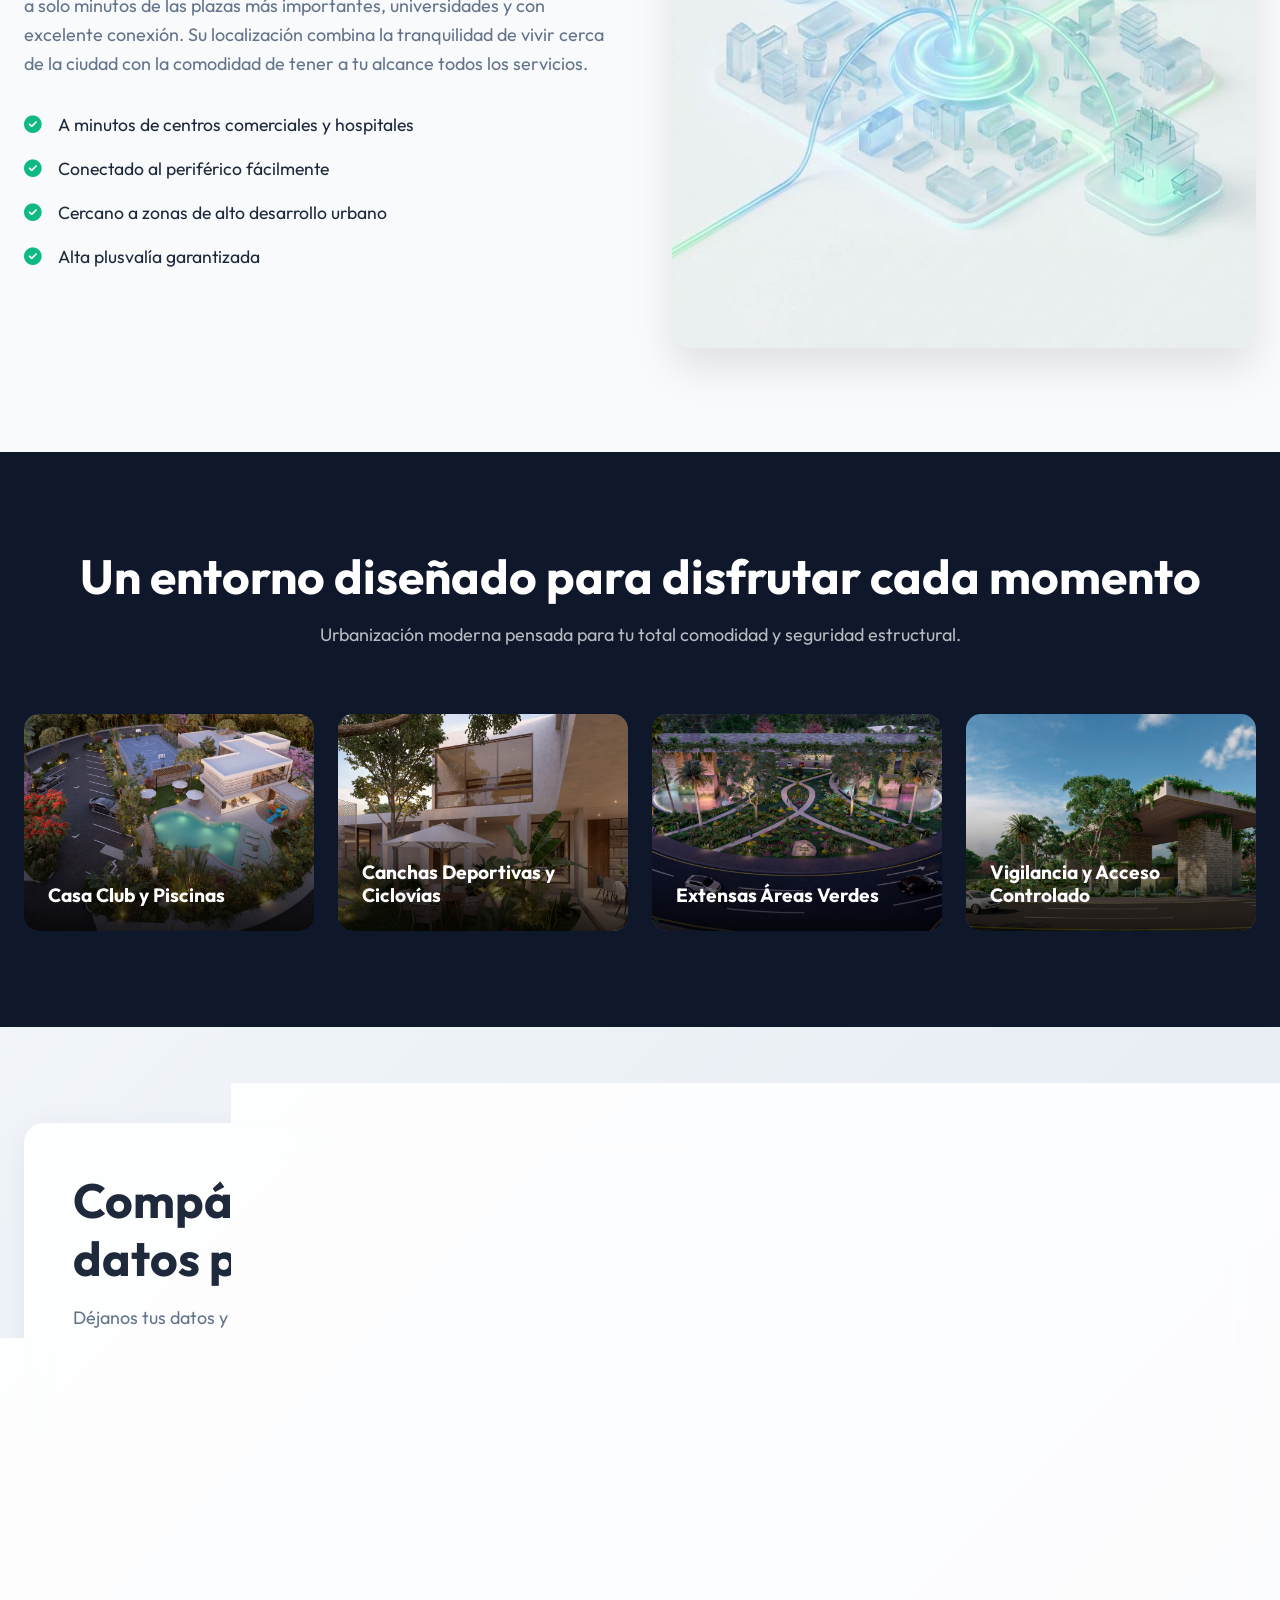
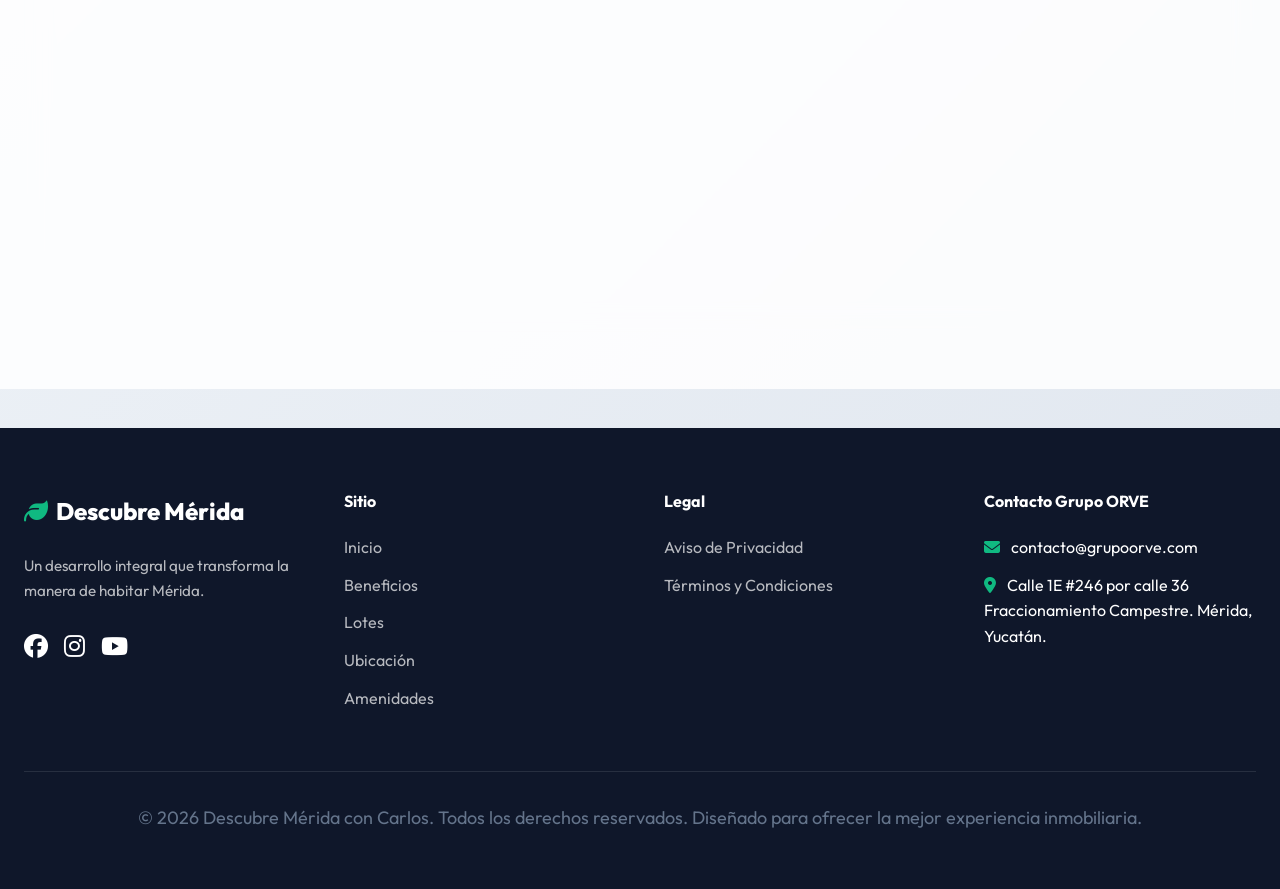
==== commit 585b3de7: "Actualizacion de la pagina" ====
--- a/index.html
+++ b/index.html
@@ -143,16 +143,16 @@
               <span class="pricing-badge">DESDE</span>
               <h3>133 M²</h3>
             </div>
-            <div class="pricing-shape" style="height: 120px">
+            <div class="pricing-shape">
               <svg
-                viewBox="0 0 100 120"
+                viewBox="0 0 100 80"
                 width="100%"
                 height="100%"
                 style="overflow: visible"
               >
                 <!-- Vertical lot (width 7, length 19 -> scaled down visually) -->
                 <polygon
-                  points="35,10 65,10 65,110 35,110"
+                  points="35,5 65,5 65,75 35,75"
                   fill="var(--accent)"
                   fill-opacity="0.1"
                   stroke="var(--accent)"
@@ -160,13 +160,12 @@
                 />
                 <text
                   x="50"
-                  y="60"
+                  y="40"
                   font-family="Outfit"
-                  font-size="10"
+                  font-size="8"
                   font-weight="bold"
                   fill="var(--accent)"
                   text-anchor="middle"
-                  transform="rotate(-90 50,60)"
                 >
                   7x19 M
                 </text>
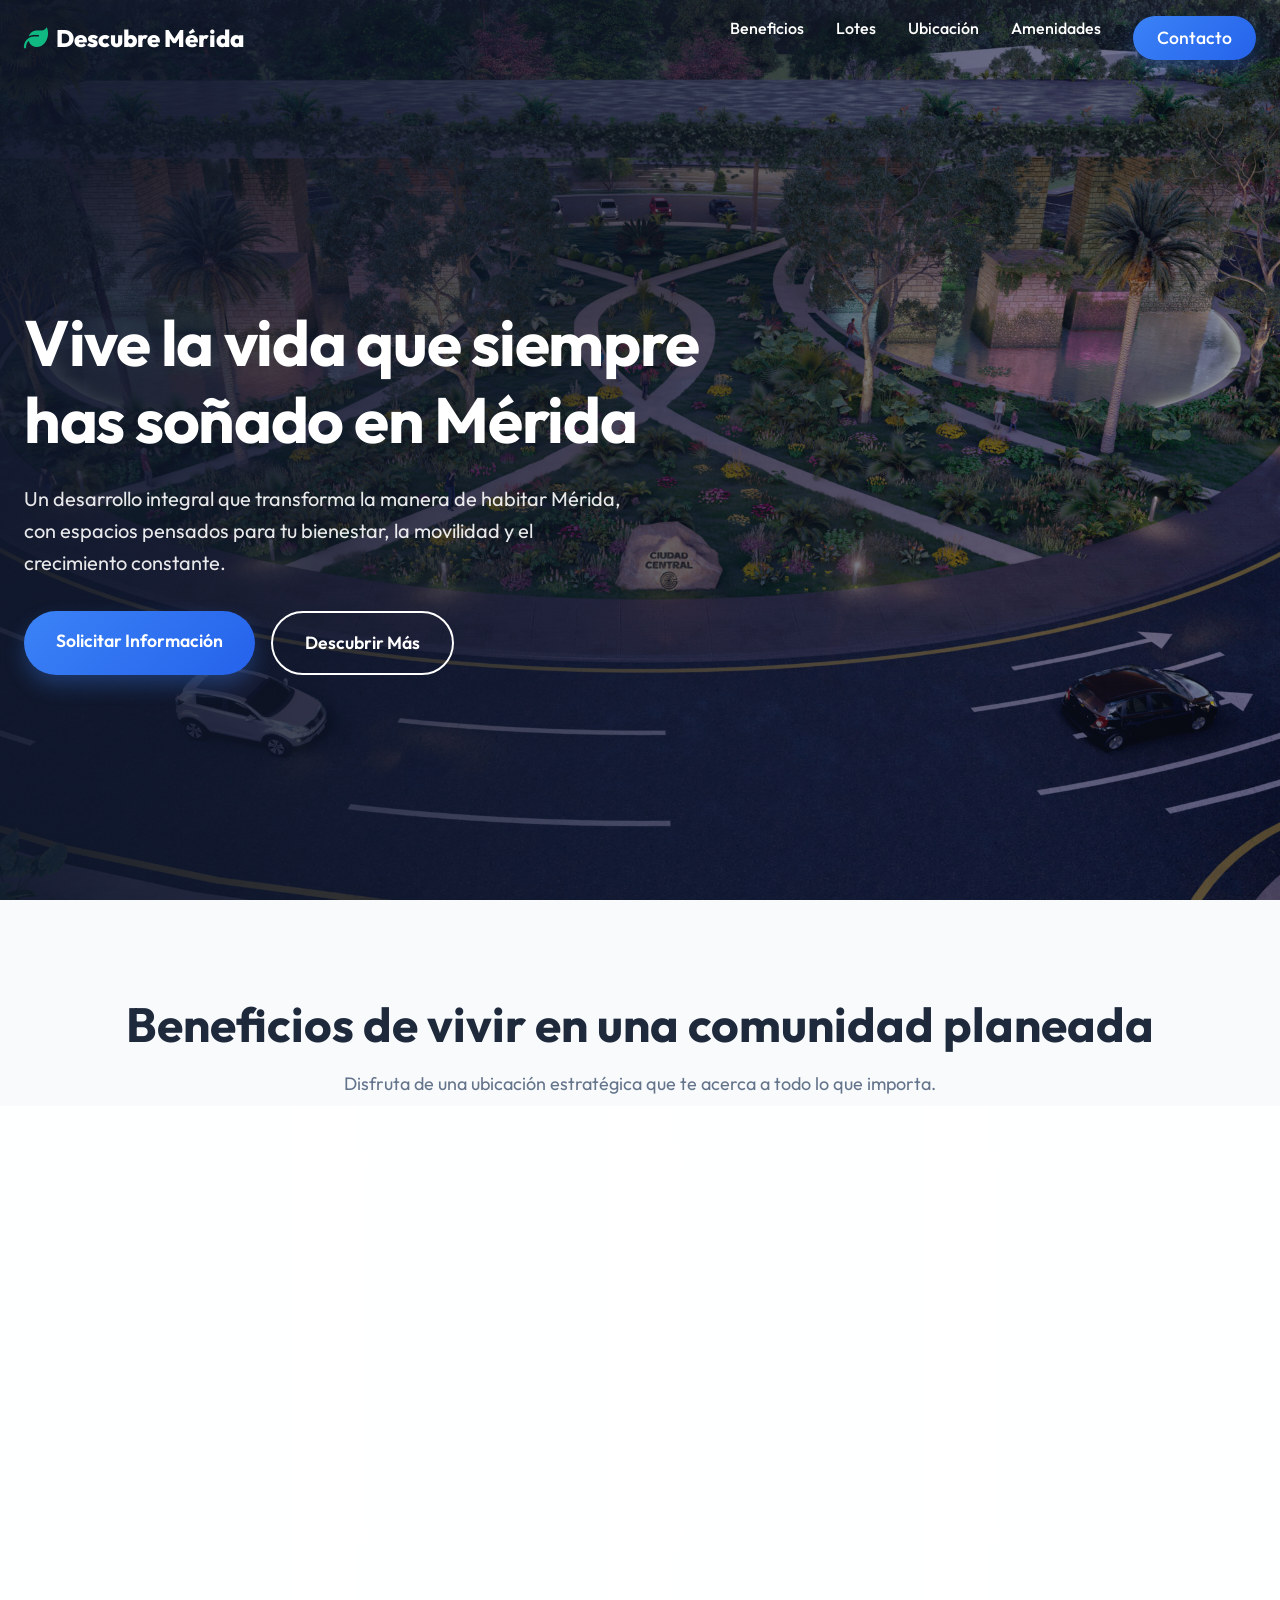
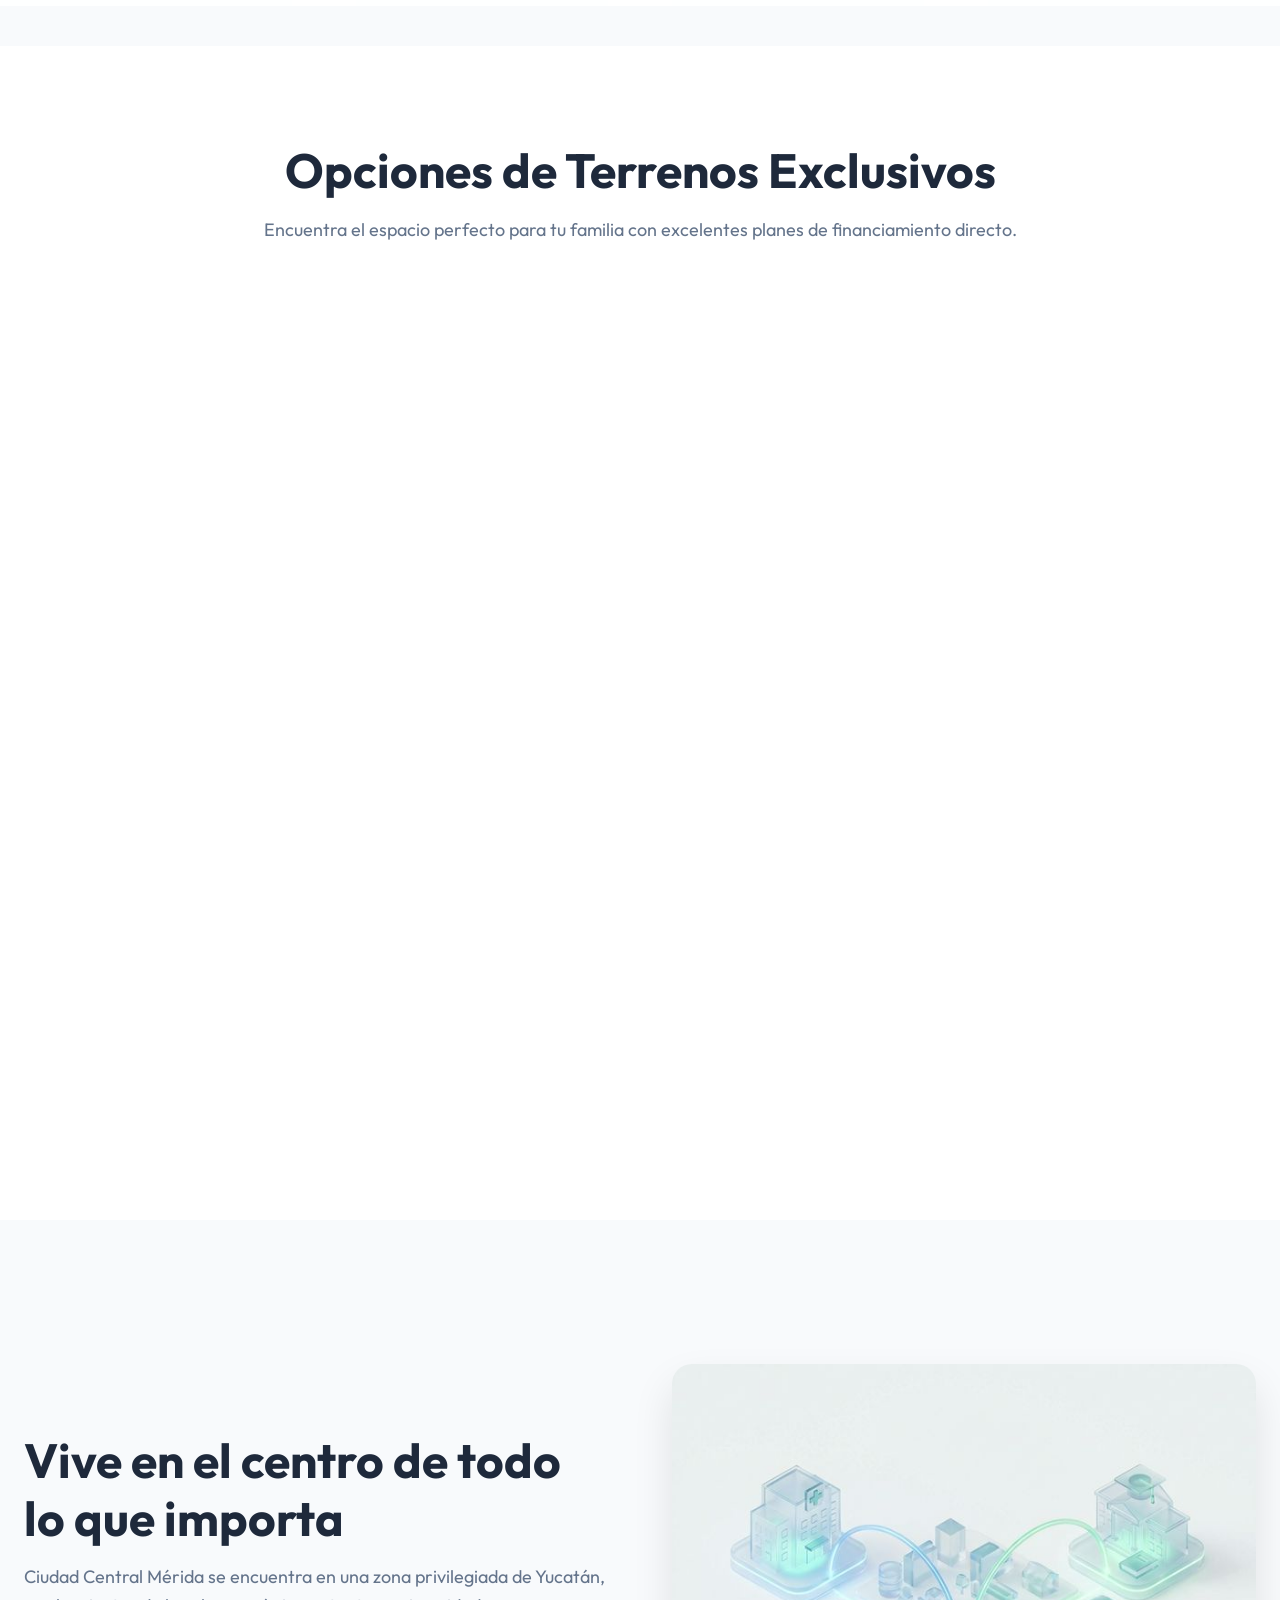
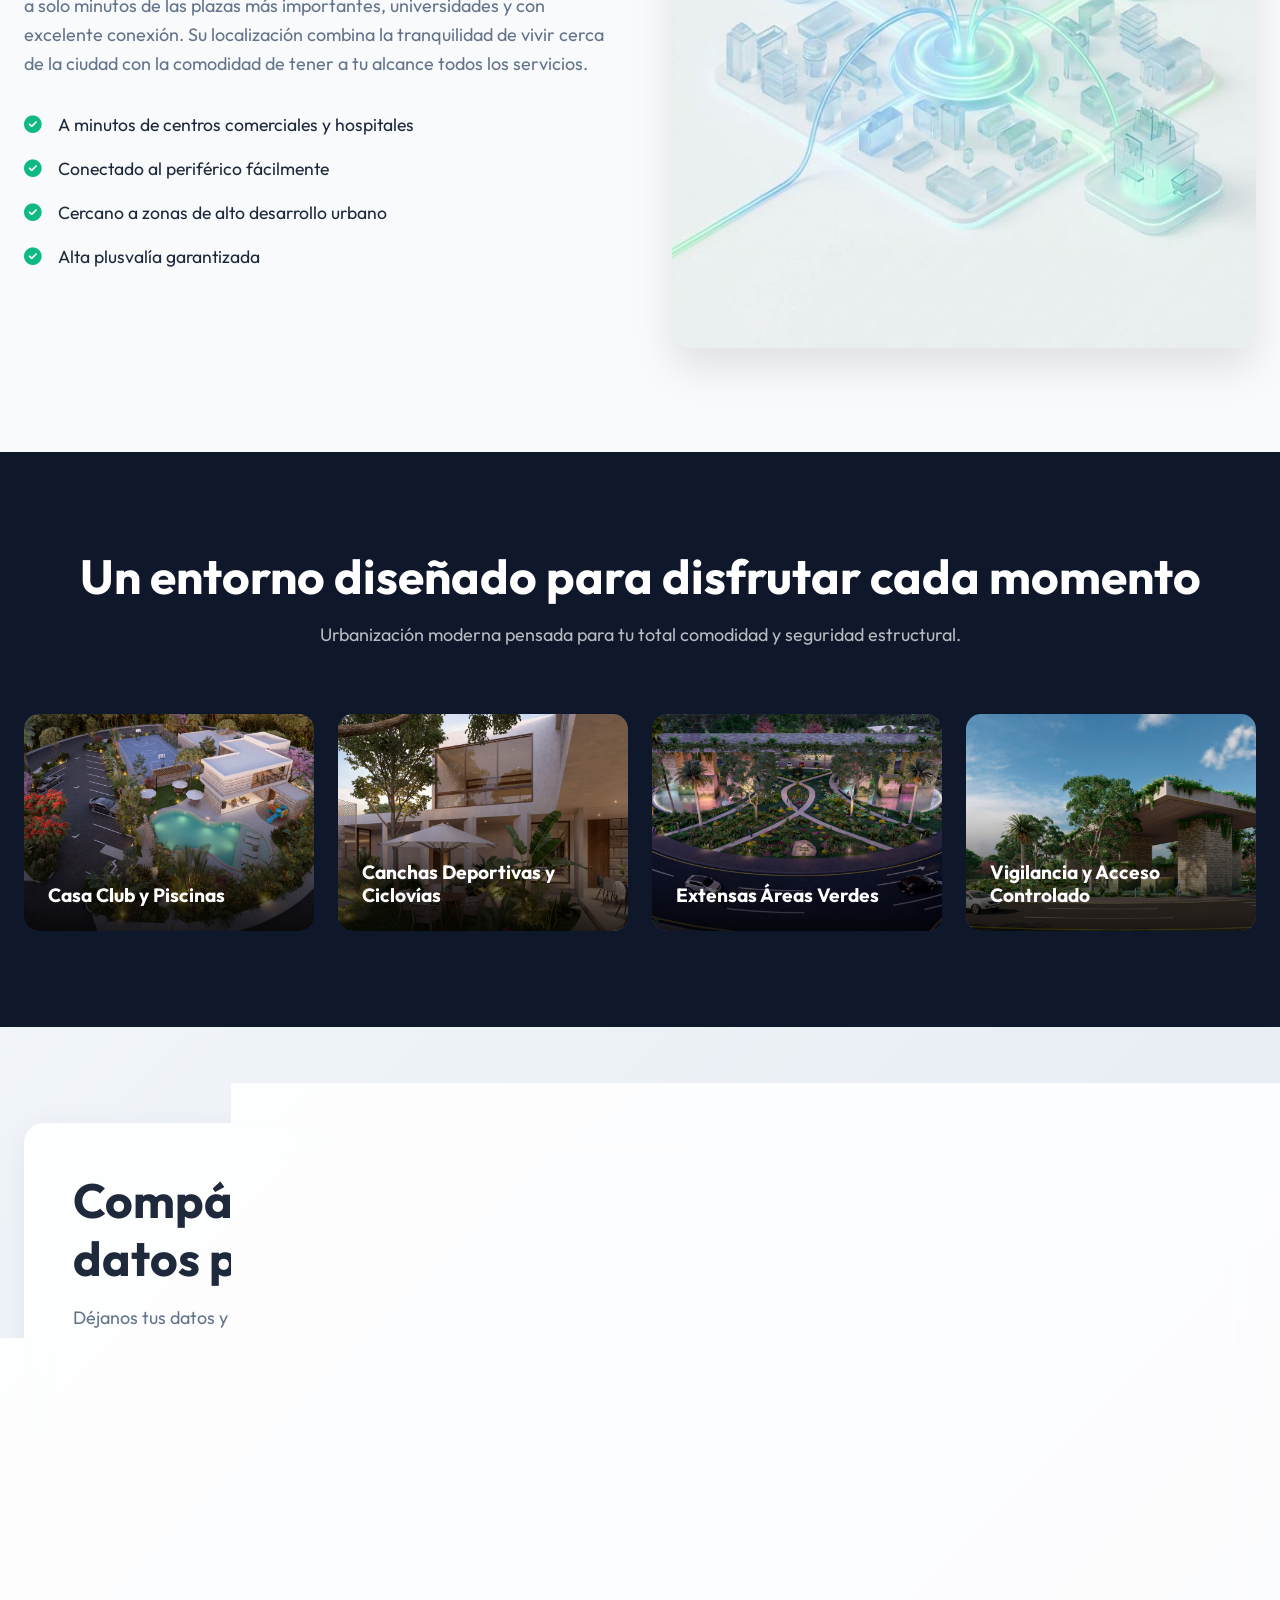
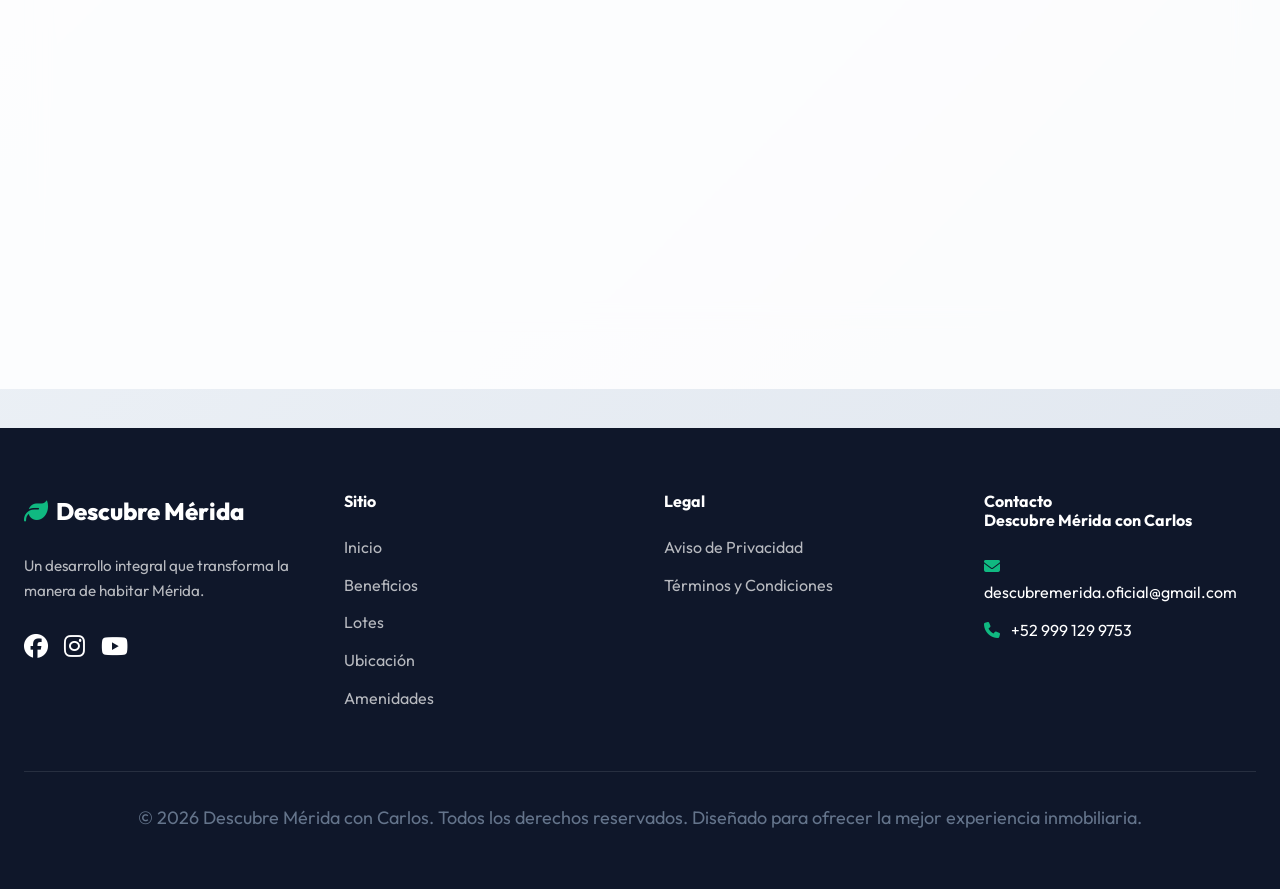
==== commit fe14c29e: "Cambios" ====
--- a/index.html
+++ b/index.html
@@ -1,573 +1,437 @@
 <!doctype html>
 <html lang="es">
-  <head>
-    <meta charset="UTF-8" />
-    <meta name="viewport" content="width=device-width, initial-scale=1.0" />
-    <title>
-      Descubre Mérida con Carlos - Vive la vida que siempre has soñado
-    </title>
-    <meta
-      name="description"
-      content="Vive, trabaja y disfruta en un entorno diseñado para conectar personas, experiencias y oportunidades. Un desarrollo integral que transforma la manera de habitar Mérida."
-    />
-    <!-- Fonts: Outfit for modern look -->
-    <link rel="preconnect" href="https://fonts.googleapis.com" />
-    <link rel="preconnect" href="https://fonts.gstatic.com" crossorigin />
-    <link
-      href="https://fonts.googleapis.com/css2?family=Outfit:wght@300;400;500;600;700;800&display=swap"
-      rel="stylesheet"
-    />
-    <!-- FontAwesome for icons -->
-    <link
-      rel="stylesheet"
-      href="https://cdnjs.cloudflare.com/ajax/libs/font-awesome/6.4.0/css/all.min.css"
-    />
-    <!-- Main CSS -->
-    <link rel="stylesheet" href="assets/css/styles.css" />
-  </head>
-
-  <body>
-    <!-- Navigation -->
-    <nav class="navbar">
-      <div class="container">
-        <a href="#" class="logo">
-          <i class="fa-solid fa-leaf" style="color: var(--accent)"></i>
-          Descubre Mérida
-        </a>
-        <button class="mobile-menu-btn">
-          <i class="fa-solid fa-bars"></i>
-        </button>
-        <ul class="nav-links">
-          <li><a href="#beneficios">Beneficios</a></li>
-          <li><a href="#lotes">Lotes</a></li>
-          <li><a href="#ubicacion">Ubicación</a></li>
-          <li><a href="#amenidades">Amenidades</a></li>
-          <li>
-            <a
-              href="#contacto"
-              class="btn btn-primary"
-              style="padding: 0.5rem 1.5rem; color: white"
-              >Contacto</a
-            >
-          </li>
-        </ul>
-      </div>
-    </nav>
-
-    <!-- Hero Section -->
-    <section class="hero" id="inicio">
-      <div class="hero-overlay"></div>
-      <div class="container reveal">
-        <h1>Vive la vida que siempre has soñado en Mérida</h1>
+
+<head>
+  <meta charset="UTF-8" />
+  <meta name="viewport" content="width=device-width, initial-scale=1.0" />
+  <title>
+    Descubre Mérida con Carlos - Vive la vida que siempre has soñado
+  </title>
+  <meta name="description"
+    content="Vive, trabaja y disfruta en un entorno diseñado para conectar personas, experiencias y oportunidades. Un desarrollo integral que transforma la manera de habitar Mérida." />
+  <!-- Fonts: Outfit for modern look -->
+  <link rel="preconnect" href="https://fonts.googleapis.com" />
+  <link rel="preconnect" href="https://fonts.gstatic.com" crossorigin />
+  <link href="https://fonts.googleapis.com/css2?family=Outfit:wght@300;400;500;600;700;800&display=swap"
+    rel="stylesheet" />
+  <!-- FontAwesome for icons -->
+  <link rel="stylesheet" href="https://cdnjs.cloudflare.com/ajax/libs/font-awesome/6.4.0/css/all.min.css" />
+  <!-- Main CSS -->
+  <link rel="stylesheet" href="assets/css/styles.css" />
+</head>
+
+<body>
+  <!-- Navigation -->
+  <nav class="navbar">
+    <div class="container">
+      <a href="#" class="logo">
+        <i class="fa-solid fa-leaf" style="color: var(--accent)"></i>
+        Descubre Mérida
+      </a>
+      <button class="mobile-menu-btn">
+        <i class="fa-solid fa-bars"></i>
+      </button>
+      <ul class="nav-links">
+        <li><a href="#beneficios">Beneficios</a></li>
+        <li><a href="#lotes">Lotes</a></li>
+        <li><a href="#ubicacion">Ubicación</a></li>
+        <li><a href="#amenidades">Amenidades</a></li>
+        <li>
+          <a href="#contacto" class="btn btn-primary" style="padding: 0.5rem 1.5rem; color: white">Contacto</a>
+        </li>
+      </ul>
+    </div>
+  </nav>
+
+  <!-- Hero Section -->
+  <section class="hero" id="inicio">
+    <div class="hero-overlay"></div>
+    <div class="container reveal">
+      <h1>Vive la vida que siempre has soñado en Mérida</h1>
+      <p>
+        Un desarrollo integral que transforma la manera de habitar Mérida, con
+        espacios pensados para tu bienestar, la movilidad y el crecimiento
+        constante.
+      </p>
+      <div class="hero-buttons">
+        <a href="#contacto" class="btn btn-primary">Solicitar Información</a>
+        <a href="#beneficios" class="btn btn-outline">Descubrir Más</a>
+      </div>
+    </div>
+  </section>
+
+  <!-- Benefits Section -->
+  <section class="section backgound-light" id="beneficios">
+    <div class="container">
+      <div class="text-center reveal">
+        <h2>Beneficios de vivir en una comunidad planeada</h2>
         <p>
-          Un desarrollo integral que transforma la manera de habitar Mérida, con
-          espacios pensados para tu bienestar, la movilidad y el crecimiento
-          constante.
+          Disfruta de una ubicación estratégica que te acerca a todo lo que
+          importa.
         </p>
-        <div class="hero-buttons">
-          <a href="#contacto" class="btn btn-primary">Solicitar Información</a>
-          <a href="#beneficios" class="btn btn-outline">Descubrir Más</a>
-        </div>
-      </div>
-    </section>
-
-    <!-- Benefits Section -->
-    <section class="section backgound-light" id="beneficios">
-      <div class="container">
-        <div class="text-center reveal">
-          <h2>Beneficios de vivir en una comunidad planeada</h2>
-          <p>
-            Disfruta de una ubicación estratégica que te acerca a todo lo que
-            importa.
-          </p>
-        </div>
-
-        <div class="features-grid">
-          <div class="feature-card glass reveal">
-            <div class="feature-icon">
-              <i class="fa-solid fa-shield-halved"></i>
+      </div>
+
+      <div class="features-grid">
+        <div class="feature-card glass reveal">
+          <div class="feature-icon">
+            <i class="fa-solid fa-shield-halved"></i>
+          </div>
+          <h3>Seguridad</h3>
+          <p>
+            Yucatán se mantiene como el estado más seguro de México.
+            Tranquilidad garantizada para tu familia.
+          </p>
+        </div>
+        <div class="feature-card glass reveal" style="transition-delay: 0.1s">
+          <div class="feature-icon">
+            <i class="fa-solid fa-file-contract"></i>
+          </div>
+          <h3>Certeza Legal</h3>
+          <p>
+            Tu inversión asegurada con documentación 100% en regla y permisos
+            avalados.
+          </p>
+        </div>
+        <div class="feature-card glass reveal" style="transition-delay: 0.2s">
+          <div class="feature-icon">
+            <i class="fa-solid fa-golf-ball-tee"></i>
+          </div>
+          <h3>Campo de Golf</h3>
+          <p>
+            Perfecciona tu swing y disfruta de exclusivas tardes de juego en
+            nuestro espectacular campo de golf rodeado de naturaleza.
+          </p>
+        </div>
+        <div class="feature-card glass reveal" style="transition-delay: 0.3s">
+          <div class="feature-icon"><i class="fa-solid fa-water"></i></div>
+          <h3>Lago Exclusivo</h3>
+          <p>
+            Disfruta de un espectacular lago artificial dentro del desarrollo,
+            perfecto para relajarte y vivir en armonía con la naturaleza.
+          </p>
+        </div>
+      </div>
+    </div>
+  </section>
+
+  <!-- Pricing / Lots Section -->
+  <section class="section" id="lotes" style="background: white">
+    <div class="container">
+      <div class="text-center reveal">
+        <h2>Opciones de Terrenos Exclusivos</h2>
+        <p>
+          Encuentra el espacio perfecto para tu familia con excelentes planes
+          de financiamiento directo.
+        </p>
+      </div>
+
+      <div class="pricing-grid">
+        <!-- Lot 1 -->
+        <div class="pricing-card glass reveal">
+          <div class="pricing-header">
+            <span class="pricing-badge">DESDE</span>
+            <h3>133 M²</h3>
+          </div>
+          <div class="pricing-shape">
+            <svg viewBox="0 0 100 80" width="100%" height="100%" style="overflow: visible">
+              <!-- Vertical lot (width 7, length 19 -> scaled down visually) -->
+              <polygon points="35,5 65,5 65,75 35,75" fill="var(--accent)" fill-opacity="0.1" stroke="var(--accent)"
+                stroke-width="2" />
+              <text x="50" y="40" font-family="Outfit" font-size="8" font-weight="bold" fill="var(--accent)"
+                text-anchor="middle">
+                7x19 M
+              </text>
+            </svg>
+          </div>
+          <div class="pricing-details">
+            <p class="price-label">Precio de lista aprox.</p>
+            <h4 class="price-value">
+              $678,300<span class="currency">MXN</span>
+            </h4>
+            <div class="divider"></div>
+            <p class="price-label">Mensualidad desde</p>
+            <h4 class="monthly-value">
+              $3,316<span class="currency">MXN</span>
+            </h4>
+            <div class="divider"></div>
+            <p class="price-label">Financiamiento</p>
+            <h4 class="financing-value">180 MESES</h4>
+          </div>
+          <div class="pricing-action">
+            <a href="#contacto" class="btn btn-outline pricing-btn">Cotizar Ahora</a>
+          </div>
+        </div>
+
+        <!-- Lot 2 -->
+        <div class="pricing-card glass reveal highlighted" style="transition-delay: 0.1s">
+          <div class="pricing-header">
+            <span class="pricing-badge highlighted-text">DESDE</span>
+            <h3 class="highlighted-text">247.29 M²</h3>
+          </div>
+          <div class="pricing-shape">
+            <svg viewBox="0 0 100 80" width="100%" height="100%" style="overflow: visible">
+              <polygon points="30,10 70,10 90,70 10,70" fill="var(--secondary)" fill-opacity="0.1"
+                stroke="var(--secondary)" stroke-width="2" />
+              <text x="50" y="45" font-family="Outfit" font-size="8" font-weight="bold" fill="var(--secondary)"
+                text-anchor="middle">
+                Irregular
+              </text>
+            </svg>
+          </div>
+          <div class="pricing-details">
+            <p class="price-label">Precio de lista aprox.</p>
+            <h4 class="price-value">
+              $1,261,179<span class="currency">MXN</span>
+            </h4>
+            <div class="divider"></div>
+            <p class="price-label">Mensualidad desde</p>
+            <h4 class="monthly-value">
+              $6,165<span class="currency">MXN</span>
+            </h4>
+            <div class="divider"></div>
+            <p class="price-label">Financiamiento</p>
+            <h4 class="financing-value">180 MESES</h4>
+          </div>
+          <div class="pricing-action">
+            <a href="#contacto" class="btn btn-primary pricing-btn" style="color: white">Cotizar Ahora</a>
+          </div>
+        </div>
+
+        <!-- Lot 3 -->
+        <div class="pricing-card glass reveal" style="transition-delay: 0.2s">
+          <div class="pricing-header">
+            <span class="pricing-badge">DESDE</span>
+            <h3>304.3 M²</h3>
+          </div>
+          <div class="pricing-shape">
+            <svg viewBox="0 0 100 80" width="100%" height="100%" style="overflow: visible">
+              <polygon points="40,10 60,10 95,70 5,70" fill="var(--accent)" fill-opacity="0.1" stroke="var(--accent)"
+                stroke-width="2" />
+              <text x="50" y="45" font-family="Outfit" font-size="8" font-weight="bold" fill="var(--accent)"
+                text-anchor="middle">
+                Irregular
+              </text>
+            </svg>
+          </div>
+          <div class="pricing-details">
+            <p class="price-label">Precio de lista aprox.</p>
+            <h4 class="price-value">
+              $1,551,930<span class="currency">MXN</span>
+            </h4>
+            <div class="divider"></div>
+            <p class="price-label">Mensualidad desde</p>
+            <h4 class="monthly-value">
+              $7,587<span class="currency">MXN</span>
+            </h4>
+            <div class="divider"></div>
+            <p class="price-label">Financiamiento</p>
+            <h4 class="financing-value">180 MESES</h4>
+          </div>
+          <div class="pricing-action">
+            <a href="#contacto" class="btn btn-outline pricing-btn">Cotizar Ahora</a>
+          </div>
+        </div>
+      </div>
+    </div>
+  </section>
+
+  <!-- Location Section -->
+  <section class="section" id="ubicacion">
+    <div class="container">
+      <div class="location-content">
+        <div class="reveal">
+          <h2>Vive en el centro de todo lo que importa</h2>
+          <p>
+            Ciudad Central Mérida se encuentra en una zona privilegiada de
+            Yucatán, a solo minutos de las plazas más importantes,
+            universidades y con excelente conexión. Su localización combina la
+            tranquilidad de vivir cerca de la ciudad con la comodidad de tener
+            a tu alcance todos los servicios.
+          </p>
+          <ul class="location-list">
+            <li>
+              <i class="fa-solid fa-check-circle"></i> A minutos de centros
+              comerciales y hospitales
+            </li>
+            <li>
+              <i class="fa-solid fa-check-circle"></i> Conectado al periférico
+              fácilmente
+            </li>
+            <li>
+              <i class="fa-solid fa-check-circle"></i> Cercano a zonas de alto
+              desarrollo urbano
+            </li>
+            <li>
+              <i class="fa-solid fa-check-circle"></i> Alta plusvalía
+              garantizada
+            </li>
+          </ul>
+        </div>
+        <div class="reveal">
+          <!-- Placeholder, will generate real image -->
+          <img src="assets/images/location-map.webp" alt="Mapa de Ubicación de Ciudad Central Mérida"
+            class="location-img" />
+        </div>
+      </div>
+    </div>
+  </section>
+
+  <!-- Amenities Section -->
+  <section class="section amenities" id="amenidades">
+    <div class="container">
+      <div class="text-center reveal">
+        <h2>Un entorno diseñado para disfrutar cada momento</h2>
+        <p>
+          Urbanización moderna pensada para tu total comodidad y seguridad
+          estructural.
+        </p>
+      </div>
+
+      <div class="amenities-grid">
+        <div class="amenity-card reveal">
+          <img src="assets/images/casa-club-ciudad-central-merida-scaled.jpg" alt="Casa Club y Piscinas" />
+          <div class="amenity-overlay">
+            <h4>Casa Club y Piscinas</h4>
+          </div>
+        </div>
+        <div class="amenity-card reveal" style="transition-delay: 0.1s">
+          <img src="assets/images/ciudad-central-merida-casa-club-de-grupo-orve-scaled.jpg" alt="Canchas Deportivas" />
+          <div class="amenity-overlay">
+            <h4>Canchas Deportivas y Ciclovías</h4>
+          </div>
+        </div>
+        <div class="amenity-card reveal" style="transition-delay: 0.2s">
+          <img src="assets/images/ciudad-central-merida-estilo-de-vida-scaled.jpg" alt="Áreas Verdes" />
+          <div class="amenity-overlay">
+            <h4>Extensas Áreas Verdes</h4>
+          </div>
+        </div>
+        <div class="amenity-card reveal" style="transition-delay: 0.3s">
+          <img src="assets/images/ciudad-central-merida-de-grupo-orve-scaled.jpg" alt="Seguridad 24/7" />
+          <div class="amenity-overlay">
+            <h4>Vigilancia y Acceso Controlado</h4>
+          </div>
+        </div>
+      </div>
+    </div>
+  </section>
+
+  <!-- Contact Section -->
+  <section class="section contact-section" id="contacto">
+    <div class="container">
+      <div class="contact-wrap glass">
+        <div class="contact-form reveal">
+          <h2>Compártenos tus datos para apoyarte</h2>
+          <p>
+            Déjanos tus datos y un asesor especializado se pondrá en contacto
+            contigo para brindarte toda la información sobre Ciudad Central
+            Mérida.
+          </p>
+          <form action="#" method="POST" id="leadForm">
+            <div class="form-group">
+              <label for="name">Nombre Completo</label>
+              <input type="text" id="name" name="name" class="form-control" required placeholder="Ej: Juan Pérez" />
             </div>
-            <h3>Seguridad</h3>
-            <p>
-              Yucatán se mantiene como el estado más seguro de México.
-              Tranquilidad garantizada para tu familia.
-            </p>
-          </div>
-          <div class="feature-card glass reveal" style="transition-delay: 0.1s">
-            <div class="feature-icon">
-              <i class="fa-solid fa-file-contract"></i>
+            <div class="form-group">
+              <label for="email">Correo Electrónico</label>
+              <input type="email" id="email" name="email" class="form-control" required
+                placeholder="juan@ejemplo.com" />
             </div>
-            <h3>Certeza Legal</h3>
-            <p>
-              Tu inversión asegurada con documentación 100% en regla y permisos
-              avalados.
-            </p>
-          </div>
-          <div class="feature-card glass reveal" style="transition-delay: 0.2s">
-            <div class="feature-icon">
-              <i class="fa-solid fa-golf-ball-tee"></i>
+            <div class="form-group">
+              <label for="phone">Teléfono de Contacto</label>
+              <input type="tel" id="phone" name="phone" class="form-control" required placeholder="10 dígitos" />
             </div>
-            <h3>Campo de Golf</h3>
-            <p>
-              Perfecciona tu swing y disfruta de exclusivas tardes de juego en
-              nuestro espectacular campo de golf rodeado de naturaleza.
-            </p>
-          </div>
-          <div class="feature-card glass reveal" style="transition-delay: 0.3s">
-            <div class="feature-icon"><i class="fa-solid fa-water"></i></div>
-            <h3>Lago Exclusivo</h3>
-            <p>
-              Disfruta de un espectacular lago artificial dentro del desarrollo,
-              perfecto para relajarte y vivir en armonía con la naturaleza.
-            </p>
-          </div>
-        </div>
-      </div>
-    </section>
-
-    <!-- Pricing / Lots Section -->
-    <section class="section" id="lotes" style="background: white">
-      <div class="container">
-        <div class="text-center reveal">
-          <h2>Opciones de Terrenos Exclusivos</h2>
-          <p>
-            Encuentra el espacio perfecto para tu familia con excelentes planes
-            de financiamiento directo.
-          </p>
-        </div>
-
-        <div class="pricing-grid">
-          <!-- Lot 1 -->
-          <div class="pricing-card glass reveal">
-            <div class="pricing-header">
-              <span class="pricing-badge">DESDE</span>
-              <h3>133 M²</h3>
-            </div>
-            <div class="pricing-shape">
-              <svg
-                viewBox="0 0 100 80"
-                width="100%"
-                height="100%"
-                style="overflow: visible"
-              >
-                <!-- Vertical lot (width 7, length 19 -> scaled down visually) -->
-                <polygon
-                  points="35,5 65,5 65,75 35,75"
-                  fill="var(--accent)"
-                  fill-opacity="0.1"
-                  stroke="var(--accent)"
-                  stroke-width="2"
-                />
-                <text
-                  x="50"
-                  y="40"
-                  font-family="Outfit"
-                  font-size="8"
-                  font-weight="bold"
-                  fill="var(--accent)"
-                  text-anchor="middle"
-                >
-                  7x19 M
-                </text>
-              </svg>
-            </div>
-            <div class="pricing-details">
-              <p class="price-label">Precio de lista aprox.</p>
-              <h4 class="price-value">
-                $678,300<span class="currency">MXN</span>
-              </h4>
-              <div class="divider"></div>
-              <p class="price-label">Mensualidad desde</p>
-              <h4 class="monthly-value">
-                $3,316<span class="currency">MXN</span>
-              </h4>
-              <div class="divider"></div>
-              <p class="price-label">Financiamiento</p>
-              <h4 class="financing-value">180 MESES</h4>
-            </div>
-            <div class="pricing-action">
-              <a href="#contacto" class="btn btn-outline pricing-btn"
-                >Cotizar Ahora</a
-              >
-            </div>
-          </div>
-
-          <!-- Lot 2 -->
-          <div
-            class="pricing-card glass reveal highlighted"
-            style="transition-delay: 0.1s"
-          >
-            <div class="pricing-header">
-              <span class="pricing-badge highlighted-text">DESDE</span>
-              <h3 class="highlighted-text">247.29 M²</h3>
-            </div>
-            <div class="pricing-shape">
-              <svg
-                viewBox="0 0 100 80"
-                width="100%"
-                height="100%"
-                style="overflow: visible"
-              >
-                <polygon
-                  points="30,10 70,10 90,70 10,70"
-                  fill="var(--secondary)"
-                  fill-opacity="0.1"
-                  stroke="var(--secondary)"
-                  stroke-width="2"
-                />
-                <text
-                  x="50"
-                  y="45"
-                  font-family="Outfit"
-                  font-size="8"
-                  font-weight="bold"
-                  fill="var(--secondary)"
-                  text-anchor="middle"
-                >
-                  Irregular
-                </text>
-              </svg>
-            </div>
-            <div class="pricing-details">
-              <p class="price-label">Precio de lista aprox.</p>
-              <h4 class="price-value">
-                $1,261,179<span class="currency">MXN</span>
-              </h4>
-              <div class="divider"></div>
-              <p class="price-label">Mensualidad desde</p>
-              <h4 class="monthly-value">
-                $6,165<span class="currency">MXN</span>
-              </h4>
-              <div class="divider"></div>
-              <p class="price-label">Financiamiento</p>
-              <h4 class="financing-value">180 MESES</h4>
-            </div>
-            <div class="pricing-action">
-              <a
-                href="#contacto"
-                class="btn btn-primary pricing-btn"
-                style="color: white"
-                >Cotizar Ahora</a
-              >
-            </div>
-          </div>
-
-          <!-- Lot 3 -->
-          <div class="pricing-card glass reveal" style="transition-delay: 0.2s">
-            <div class="pricing-header">
-              <span class="pricing-badge">DESDE</span>
-              <h3>304.3 M²</h3>
-            </div>
-            <div class="pricing-shape">
-              <svg
-                viewBox="0 0 100 80"
-                width="100%"
-                height="100%"
-                style="overflow: visible"
-              >
-                <polygon
-                  points="40,10 60,10 95,70 5,70"
-                  fill="var(--accent)"
-                  fill-opacity="0.1"
-                  stroke="var(--accent)"
-                  stroke-width="2"
-                />
-                <text
-                  x="50"
-                  y="45"
-                  font-family="Outfit"
-                  font-size="8"
-                  font-weight="bold"
-                  fill="var(--accent)"
-                  text-anchor="middle"
-                >
-                  Irregular
-                </text>
-              </svg>
-            </div>
-            <div class="pricing-details">
-              <p class="price-label">Precio de lista aprox.</p>
-              <h4 class="price-value">
-                $1,551,930<span class="currency">MXN</span>
-              </h4>
-              <div class="divider"></div>
-              <p class="price-label">Mensualidad desde</p>
-              <h4 class="monthly-value">
-                $7,587<span class="currency">MXN</span>
-              </h4>
-              <div class="divider"></div>
-              <p class="price-label">Financiamiento</p>
-              <h4 class="financing-value">180 MESES</h4>
-            </div>
-            <div class="pricing-action">
-              <a href="#contacto" class="btn btn-outline pricing-btn"
-                >Cotizar Ahora</a
-              >
-            </div>
-          </div>
-        </div>
-      </div>
-    </section>
-
-    <!-- Location Section -->
-    <section class="section" id="ubicacion">
-      <div class="container">
-        <div class="location-content">
-          <div class="reveal">
-            <h2>Vive en el centro de todo lo que importa</h2>
-            <p>
-              Ciudad Central Mérida se encuentra en una zona privilegiada de
-              Yucatán, a solo minutos de las plazas más importantes,
-              universidades y con excelente conexión. Su localización combina la
-              tranquilidad de vivir cerca de la ciudad con la comodidad de tener
-              a tu alcance todos los servicios.
-            </p>
-            <ul class="location-list">
-              <li>
-                <i class="fa-solid fa-check-circle"></i> A minutos de centros
-                comerciales y hospitales
-              </li>
-              <li>
-                <i class="fa-solid fa-check-circle"></i> Conectado al periférico
-                fácilmente
-              </li>
-              <li>
-                <i class="fa-solid fa-check-circle"></i> Cercano a zonas de alto
-                desarrollo urbano
-              </li>
-              <li>
-                <i class="fa-solid fa-check-circle"></i> Alta plusvalía
-                garantizada
-              </li>
-            </ul>
-          </div>
-          <div class="reveal">
-            <!-- Placeholder, will generate real image -->
-            <img
-              src="assets/images/location-map.webp"
-              alt="Mapa de Ubicación de Ciudad Central Mérida"
-              class="location-img"
-            />
-          </div>
-        </div>
-      </div>
-    </section>
-
-    <!-- Amenities Section -->
-    <section class="section amenities" id="amenidades">
-      <div class="container">
-        <div class="text-center reveal">
-          <h2>Un entorno diseñado para disfrutar cada momento</h2>
-          <p>
-            Urbanización moderna pensada para tu total comodidad y seguridad
-            estructural.
-          </p>
-        </div>
-
-        <div class="amenities-grid">
-          <div class="amenity-card reveal">
-            <img
-              src="assets/images/casa-club-ciudad-central-merida-scaled.jpg"
-              alt="Casa Club y Piscinas"
-            />
-            <div class="amenity-overlay">
-              <h4>Casa Club y Piscinas</h4>
-            </div>
-          </div>
-          <div class="amenity-card reveal" style="transition-delay: 0.1s">
-            <img
-              src="assets/images/ciudad-central-merida-casa-club-de-grupo-orve-scaled.jpg"
-              alt="Canchas Deportivas"
-            />
-            <div class="amenity-overlay">
-              <h4>Canchas Deportivas y Ciclovías</h4>
-            </div>
-          </div>
-          <div class="amenity-card reveal" style="transition-delay: 0.2s">
-            <img
-              src="assets/images/ciudad-central-merida-estilo-de-vida-scaled.jpg"
-              alt="Áreas Verdes"
-            />
-            <div class="amenity-overlay">
-              <h4>Extensas Áreas Verdes</h4>
-            </div>
-          </div>
-          <div class="amenity-card reveal" style="transition-delay: 0.3s">
-            <img
-              src="assets/images/ciudad-central-merida-de-grupo-orve-scaled.jpg"
-              alt="Seguridad 24/7"
-            />
-            <div class="amenity-overlay">
-              <h4>Vigilancia y Acceso Controlado</h4>
-            </div>
-          </div>
-        </div>
-      </div>
-    </section>
-
-    <!-- Contact Section -->
-    <section class="section contact-section" id="contacto">
-      <div class="container">
-        <div class="contact-wrap glass">
-          <div class="contact-form reveal">
-            <h2>Compártenos tus datos para apoyarte</h2>
-            <p>
-              Déjanos tus datos y un asesor especializado se pondrá en contacto
-              contigo para brindarte toda la información sobre Ciudad Central
-              Mérida.
-            </p>
-            <form action="#" method="POST" id="leadForm">
-              <div class="form-group">
-                <label for="name">Nombre Completo</label>
-                <input
-                  type="text"
-                  id="name"
-                  name="name"
-                  class="form-control"
-                  required
-                  placeholder="Ej: Juan Pérez"
-                />
-              </div>
-              <div class="form-group">
-                <label for="email">Correo Electrónico</label>
-                <input
-                  type="email"
-                  id="email"
-                  name="email"
-                  class="form-control"
-                  required
-                  placeholder="juan@ejemplo.com"
-                />
-              </div>
-              <div class="form-group">
-                <label for="phone">Teléfono de Contacto</label>
-                <input
-                  type="tel"
-                  id="phone"
-                  name="phone"
-                  class="form-control"
-                  required
-                  placeholder="10 dígitos"
-                />
-              </div>
-              <p
-                style="
+            <p style="
                   font-size: 0.85rem;
                   margin-bottom: 1rem;
                   color: var(--text-light);
-                "
-              >
-                Al enviar este formulario, aceptas que tus datos serán
-                utilizados exclusivamente para fines de contacto y envío de
-                información publicitaria relacionada con este desarrollo, acorde
-                a nuestro
-                <a href="privacy.html" style="color: var(--secondary)"
-                  >Aviso de Privacidad</a
-                >.
-              </p>
-              <button type="submit" class="btn btn-primary" style="width: 100%">
-                Quiero más información
-              </button>
-            </form>
-          </div>
-          <div class="contact-info reveal">
-            <!-- Placeholder, will generate real image -->
-            <img
-              src="assets/images/contact-agent.webp"
-              alt="Asesor Inmobiliario"
-              style="
+                ">
+              Al enviar este formulario, aceptas que tus datos serán
+              utilizados exclusivamente para fines de contacto y envío de
+              información publicitaria relacionada con este desarrollo, acorde
+              a nuestro
+              <a href="privacy.html" style="color: var(--secondary)">Aviso de Privacidad</a>.
+            </p>
+            <button type="submit" class="btn btn-primary" style="width: 100%">
+              Quiero más información
+            </button>
+          </form>
+        </div>
+        <div class="contact-info reveal">
+          <!-- Placeholder, will generate real image -->
+          <img src="assets/images/contact-agent.webp" alt="Asesor Inmobiliario" style="
                 width: 100%;
                 height: 100%;
                 object-fit: cover;
                 border-radius: 0 20px 20px 0;
-              "
-            />
-          </div>
-        </div>
-      </div>
-    </section>
-
-    <!-- Footer -->
-    <footer>
-      <div class="container">
-        <div class="footer-grid">
-          <div class="footer-col">
-            <a
-              href="#"
-              class="logo"
-              style="margin-bottom: 1.5rem; display: inline-flex"
-            >
-              <i class="fa-solid fa-leaf" style="color: var(--accent)"></i>
-              Descubre Mérida
-            </a>
-            <p style="color: rgba(255, 255, 255, 0.7); font-size: 0.95rem">
-              Un desarrollo integral que transforma la manera de habitar Mérida.
-            </p>
-            <div style="display: flex; gap: 1rem; margin-top: 1rem">
-              <a
-                href="https://www.facebook.com/grupoorve/"
-                style="color: white; font-size: 1.5rem"
-                ><i class="fa-brands fa-facebook"></i
-              ></a>
-              <a
-                href="https://www.instagram.com/grupoorve/"
-                style="color: white; font-size: 1.5rem"
-                ><i class="fa-brands fa-instagram"></i
-              ></a>
-              <a
-                href="https://www.youtube.com/@grupoorveoficial"
-                style="color: white; font-size: 1.5rem"
-                ><i class="fa-brands fa-youtube"></i
-              ></a>
-            </div>
-          </div>
-          <div class="footer-col">
-            <h4>Sitio</h4>
-            <ul class="footer-links">
-              <li><a href="#inicio">Inicio</a></li>
-              <li><a href="#beneficios">Beneficios</a></li>
-              <li><a href="#lotes">Lotes</a></li>
-              <li><a href="#ubicacion">Ubicación</a></li>
-              <li><a href="#amenidades">Amenidades</a></li>
-            </ul>
-          </div>
-          <div class="footer-col">
-            <h4>Legal</h4>
-            <ul class="footer-links">
-              <li><a href="privacy.html">Aviso de Privacidad</a></li>
-              <li><a href="terms.html">Términos y Condiciones</a></li>
-            </ul>
-          </div>
-          <div class="footer-col">
-            <h4>Contacto Grupo ORVE</h4>
-            <ul class="footer-links">
-              <li>
-                <i
-                  class="fa-solid fa-envelope"
-                  style="margin-right: 0.5rem; color: var(--accent)"
-                ></i>
-                contacto@grupoorve.com
-              </li>
-              <li>
-                <i
-                  class="fa-solid fa-location-dot"
-                  style="margin-right: 0.5rem; color: var(--accent)"
-                ></i>
-                Calle 1E #246 por calle 36 Fraccionamiento Campestre. Mérida,
-                Yucatán.
-              </li>
-            </ul>
-          </div>
-        </div>
-        <div class="footer-bottom">
-          <p>
-            &copy; 2026 Descubre Mérida con Carlos. Todos los derechos
-            reservados. Diseñado para ofrecer la mejor experiencia inmobiliaria.
-          </p>
-        </div>
-      </div>
-    </footer>
-
-    <script src="assets/js/main.js"></script>
-  </body>
-</html>
+              " />
+        </div>
+      </div>
+    </div>
+  </section>
+
+  <!-- Footer -->
+  <footer>
+    <div class="container">
+      <div class="footer-grid">
+        <div class="footer-col">
+          <a href="#" class="logo" style="margin-bottom: 1.5rem; display: inline-flex">
+            <i class="fa-solid fa-leaf" style="color: var(--accent)"></i>
+            Descubre Mérida
+          </a>
+          <p style="color: rgba(255, 255, 255, 0.7); font-size: 0.95rem">
+            Un desarrollo integral que transforma la manera de habitar Mérida.
+          </p>
+          <div style="display: flex; gap: 1rem; margin-top: 1rem">
+            <a href="https://www.facebook.com/grupoorve/" style="color: white; font-size: 1.5rem"><i
+                class="fa-brands fa-facebook"></i></a>
+            <a href="https://www.instagram.com/grupoorve/" style="color: white; font-size: 1.5rem"><i
+                class="fa-brands fa-instagram"></i></a>
+            <a href="https://www.youtube.com/@grupoorveoficial" style="color: white; font-size: 1.5rem"><i
+                class="fa-brands fa-youtube"></i></a>
+          </div>
+        </div>
+        <div class="footer-col">
+          <h4>Sitio</h4>
+          <ul class="footer-links">
+            <li><a href="#inicio">Inicio</a></li>
+            <li><a href="#beneficios">Beneficios</a></li>
+            <li><a href="#lotes">Lotes</a></li>
+            <li><a href="#ubicacion">Ubicación</a></li>
+            <li><a href="#amenidades">Amenidades</a></li>
+          </ul>
+        </div>
+        <div class="footer-col">
+          <h4>Legal</h4>
+          <ul class="footer-links">
+            <li><a href="privacy.html">Aviso de Privacidad</a></li>
+            <li><a href="terms.html">Términos y Condiciones</a></li>
+          </ul>
+        </div>
+        <div class="footer-col">
+          <h4>Contacto <br> Descubre Mérida con Carlos</h4>
+          <ul class="footer-links">
+            <li>
+              <i class="fa-solid fa-envelope" style="margin-right: 0.2rem; color: var(--accent)"></i>
+              descubremerida.oficial@gmail.com
+            </li>
+            <li>
+              <i class="fa-solid fa-phone" style="margin-right: 0.5rem; color: var(--accent)"></i>
+              +52 999 129 9753
+            </li>
+          </ul>
+        </div>
+      </div>
+      <div class="footer-bottom">
+        <p>
+          &copy; 2026 Descubre Mérida con Carlos. Todos los derechos
+          reservados. Diseñado para ofrecer la mejor experiencia inmobiliaria.
+        </p>
+      </div>
+    </div>
+  </footer>
+
+  <script src="assets/js/main.js"></script>
+</body>
+
+</html>
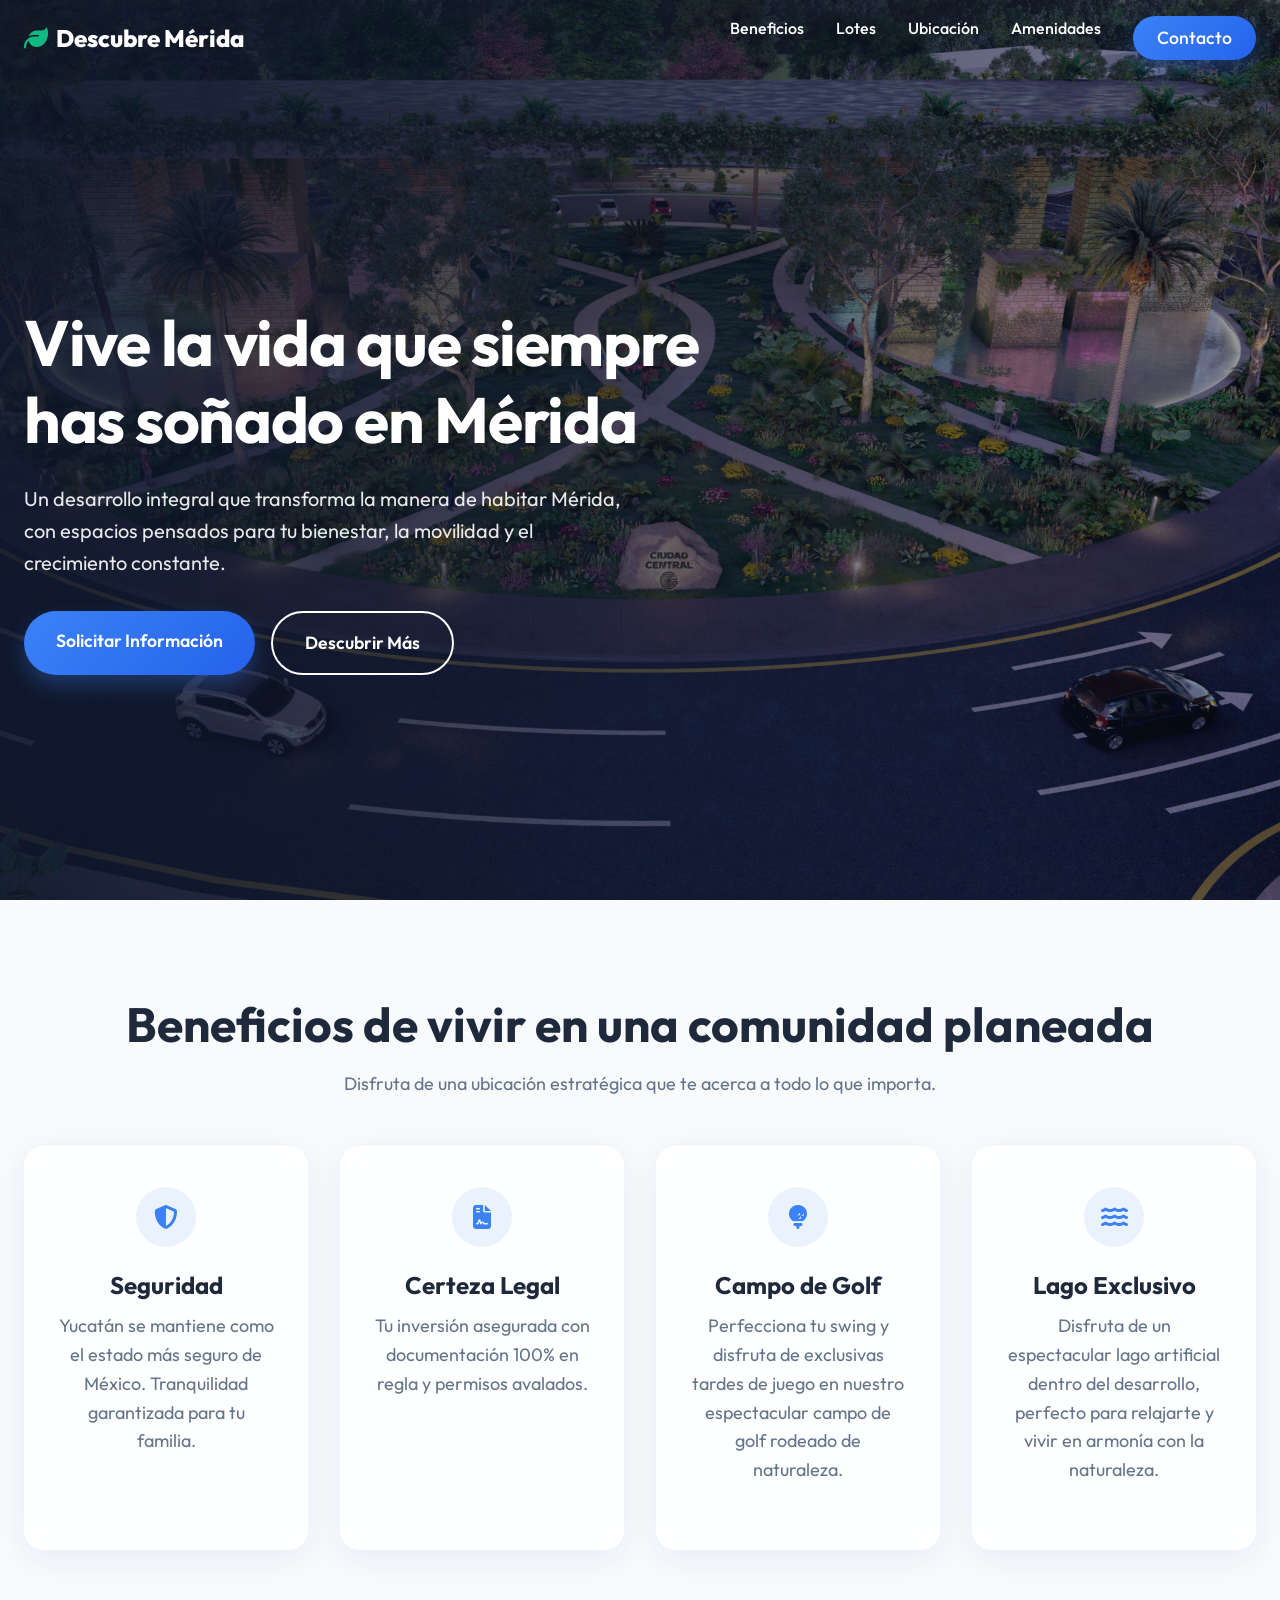
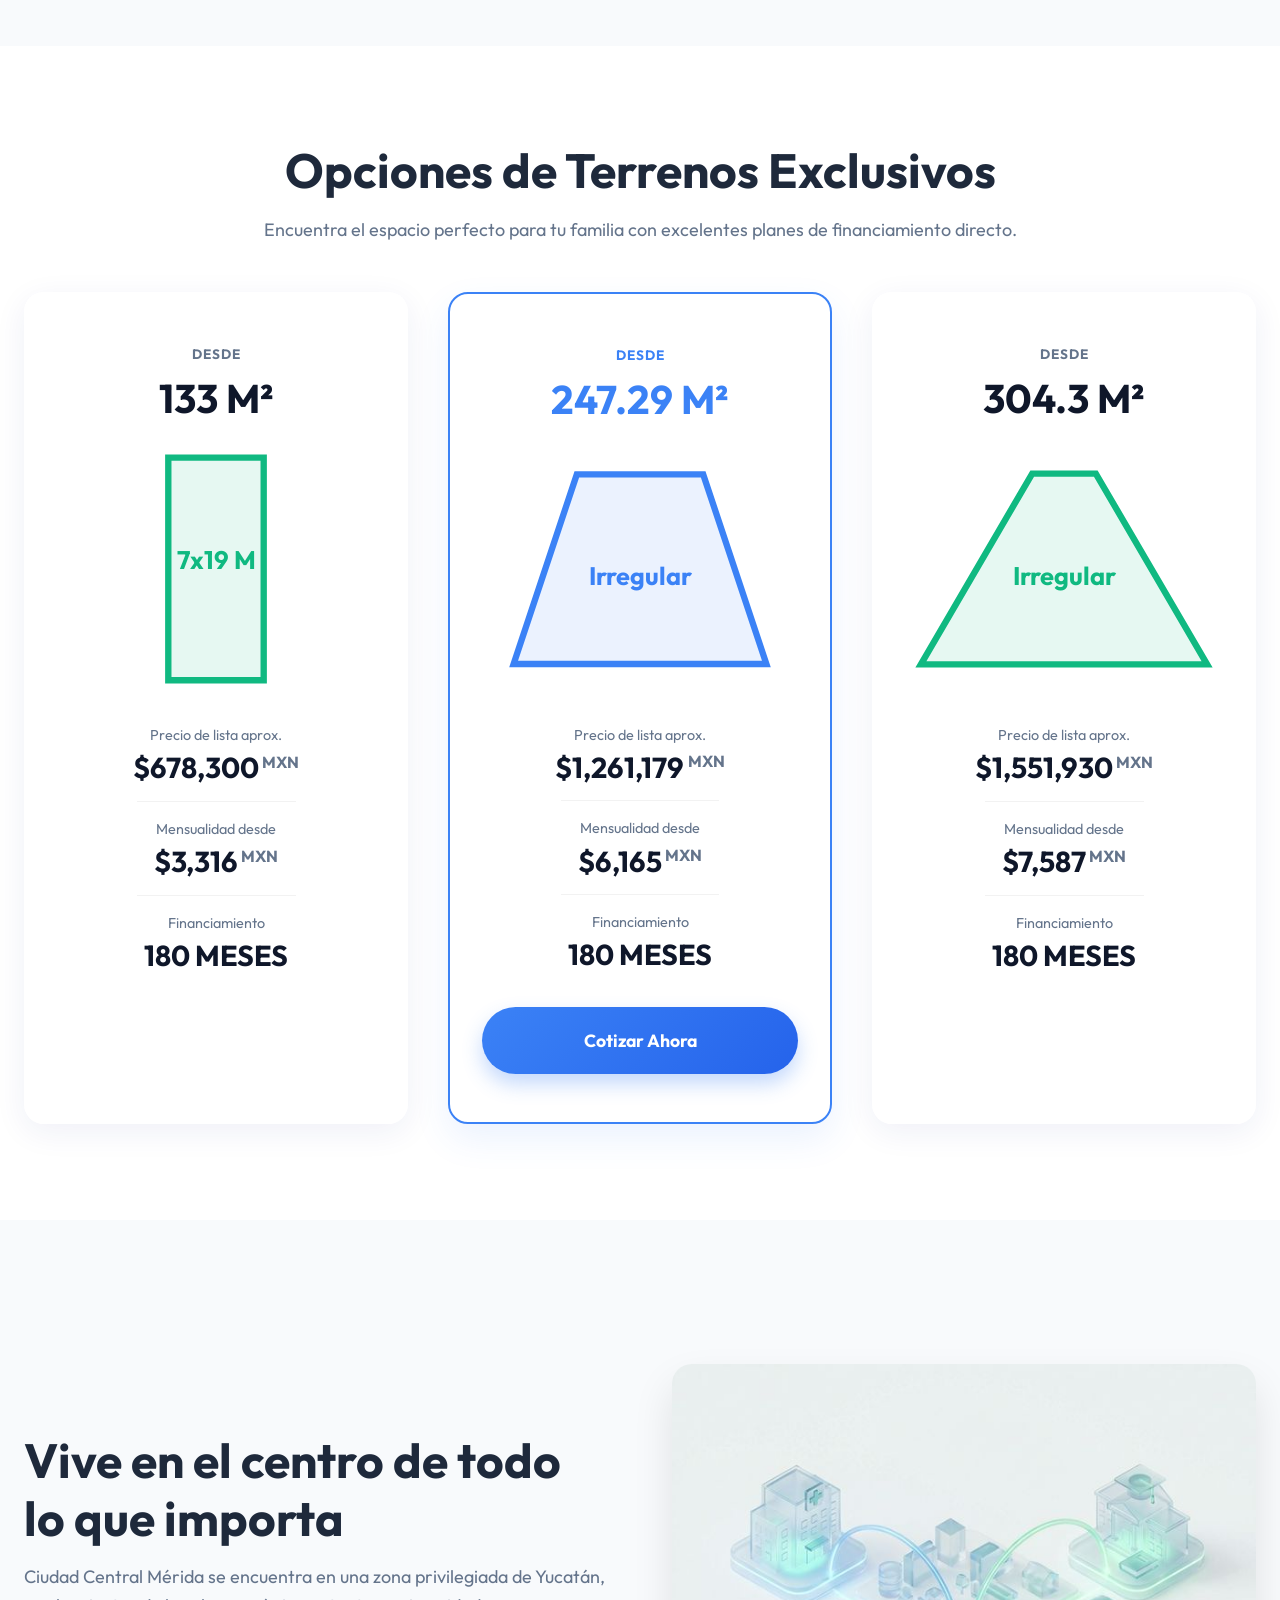
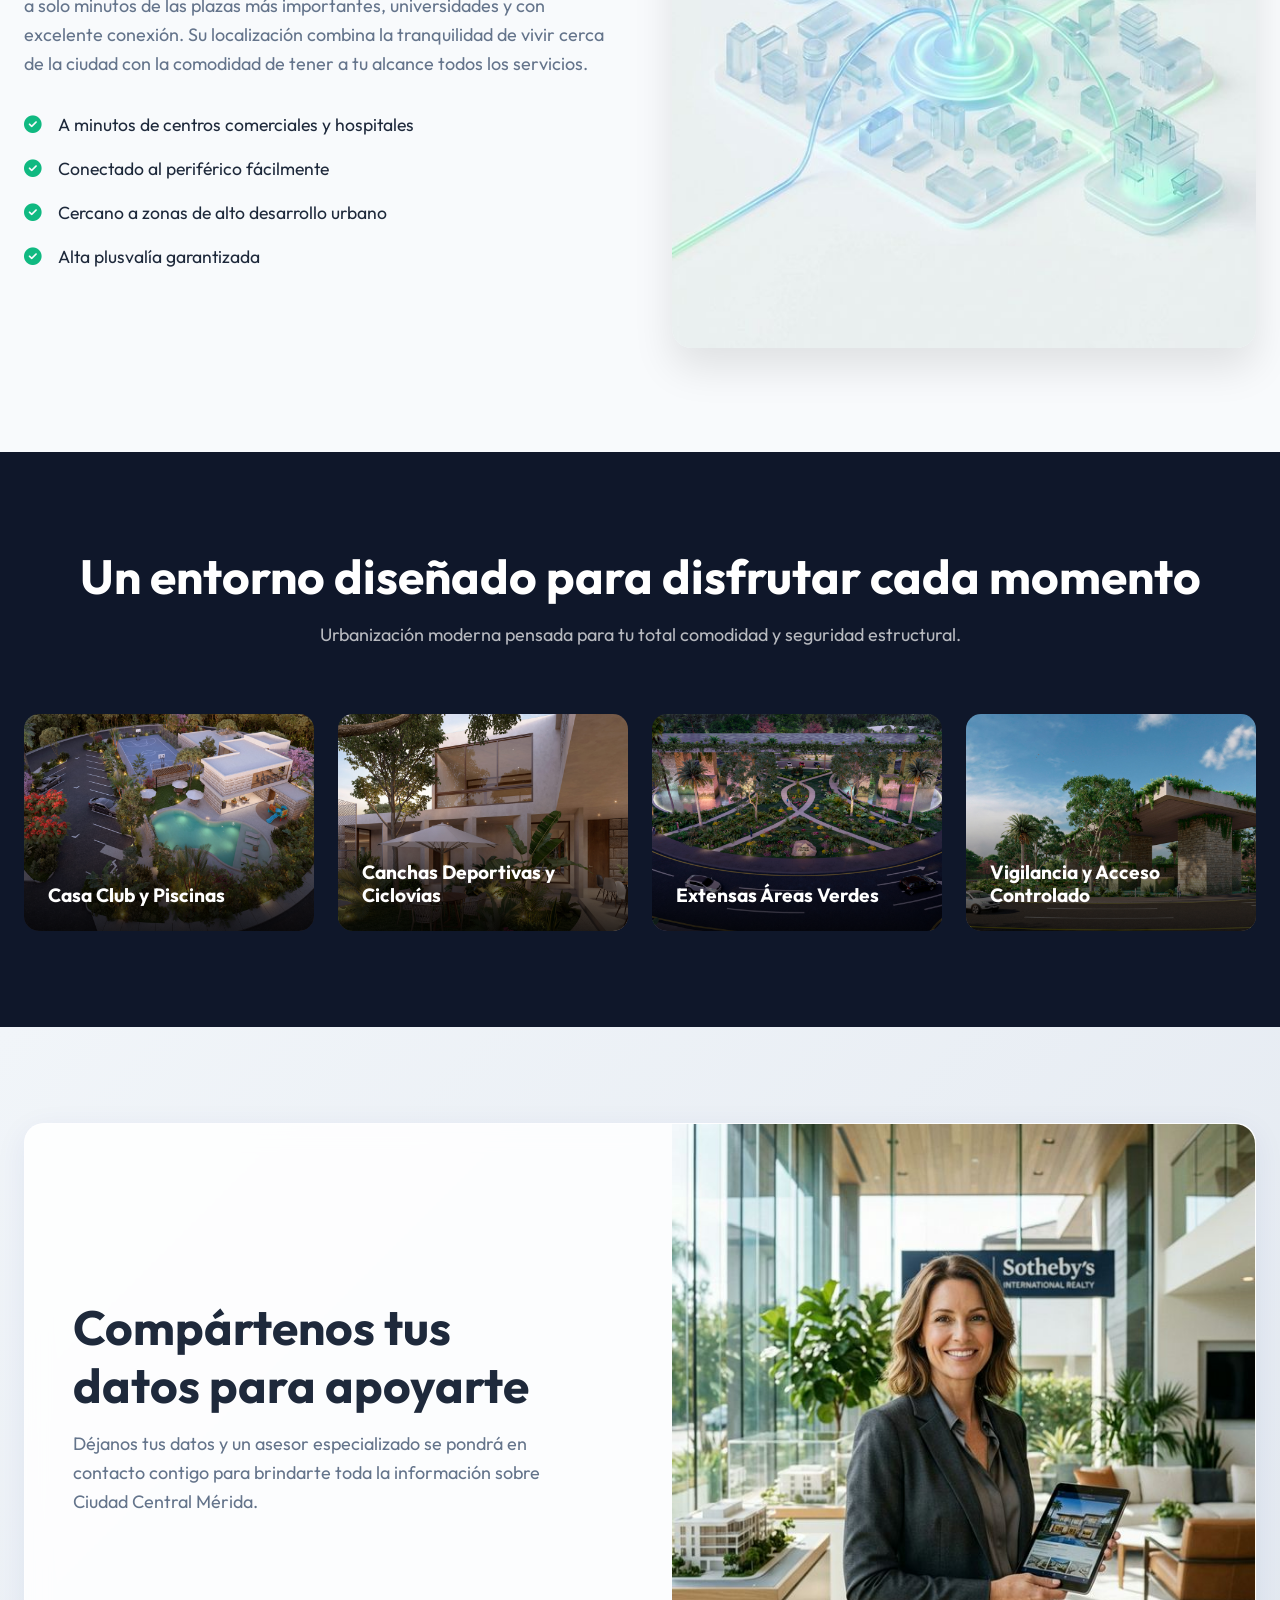
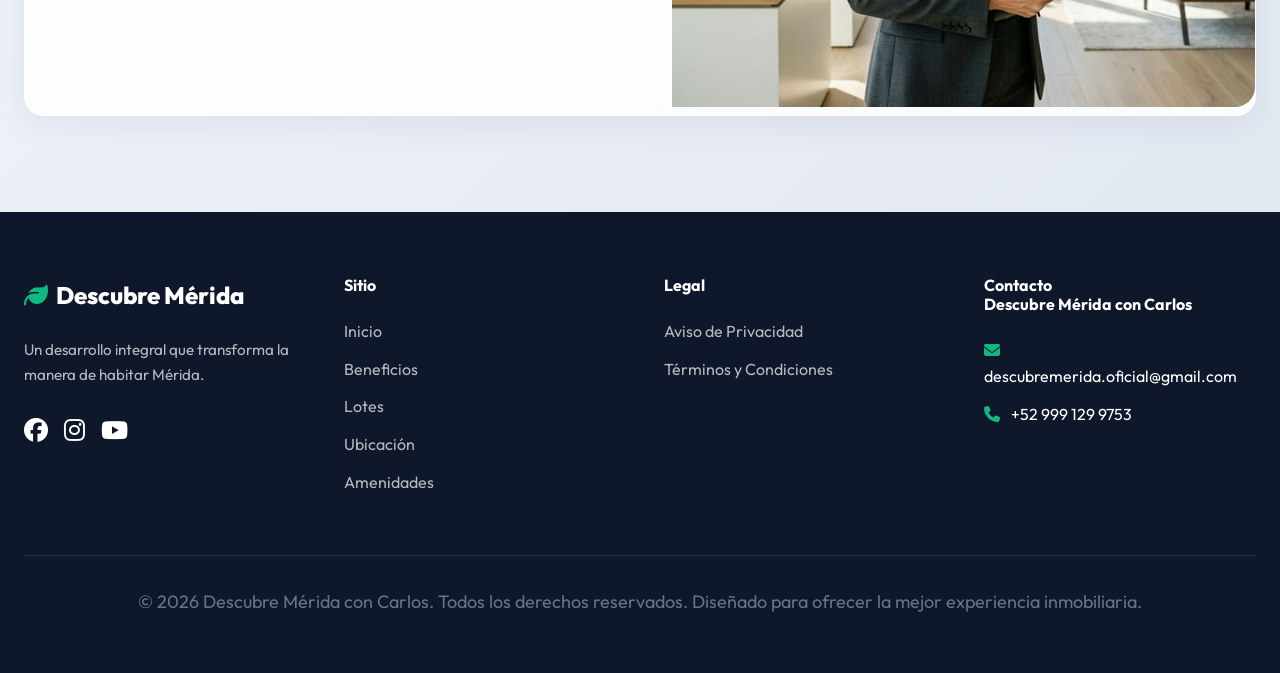
==== commit d03ffe80: "Cambios" ====
--- a/index.html
+++ b/index.html
@@ -327,35 +327,11 @@
             contigo para brindarte toda la información sobre Ciudad Central
             Mérida.
           </p>
-          <form action="#" method="POST" id="leadForm">
-            <div class="form-group">
-              <label for="name">Nombre Completo</label>
-              <input type="text" id="name" name="name" class="form-control" required placeholder="Ej: Juan Pérez" />
-            </div>
-            <div class="form-group">
-              <label for="email">Correo Electrónico</label>
-              <input type="email" id="email" name="email" class="form-control" required
-                placeholder="juan@ejemplo.com" />
-            </div>
-            <div class="form-group">
-              <label for="phone">Teléfono de Contacto</label>
-              <input type="tel" id="phone" name="phone" class="form-control" required placeholder="10 dígitos" />
-            </div>
-            <p style="
-                  font-size: 0.85rem;
-                  margin-bottom: 1rem;
-                  color: var(--text-light);
-                ">
-              Al enviar este formulario, aceptas que tus datos serán
-              utilizados exclusivamente para fines de contacto y envío de
-              información publicitaria relacionada con este desarrollo, acorde
-              a nuestro
-              <a href="privacy.html" style="color: var(--secondary)">Aviso de Privacidad</a>.
-            </p>
-            <button type="submit" class="btn btn-primary" style="width: 100%">
-              Quiero más información
-            </button>
-          </form>
+          <div id="leadForm">
+            <script src="https://js.hsforms.net/forms/embed/22530901.js" defer></script>
+            <div class="hs-form-frame" data-region="na1" data-form-id="f851e1c3-e565-45c4-a88b-e98d775d2d2f"
+              data-portal-id="22530901"></div>
+          </div>
         </div>
         <div class="contact-info reveal">
           <!-- Placeholder, will generate real image -->
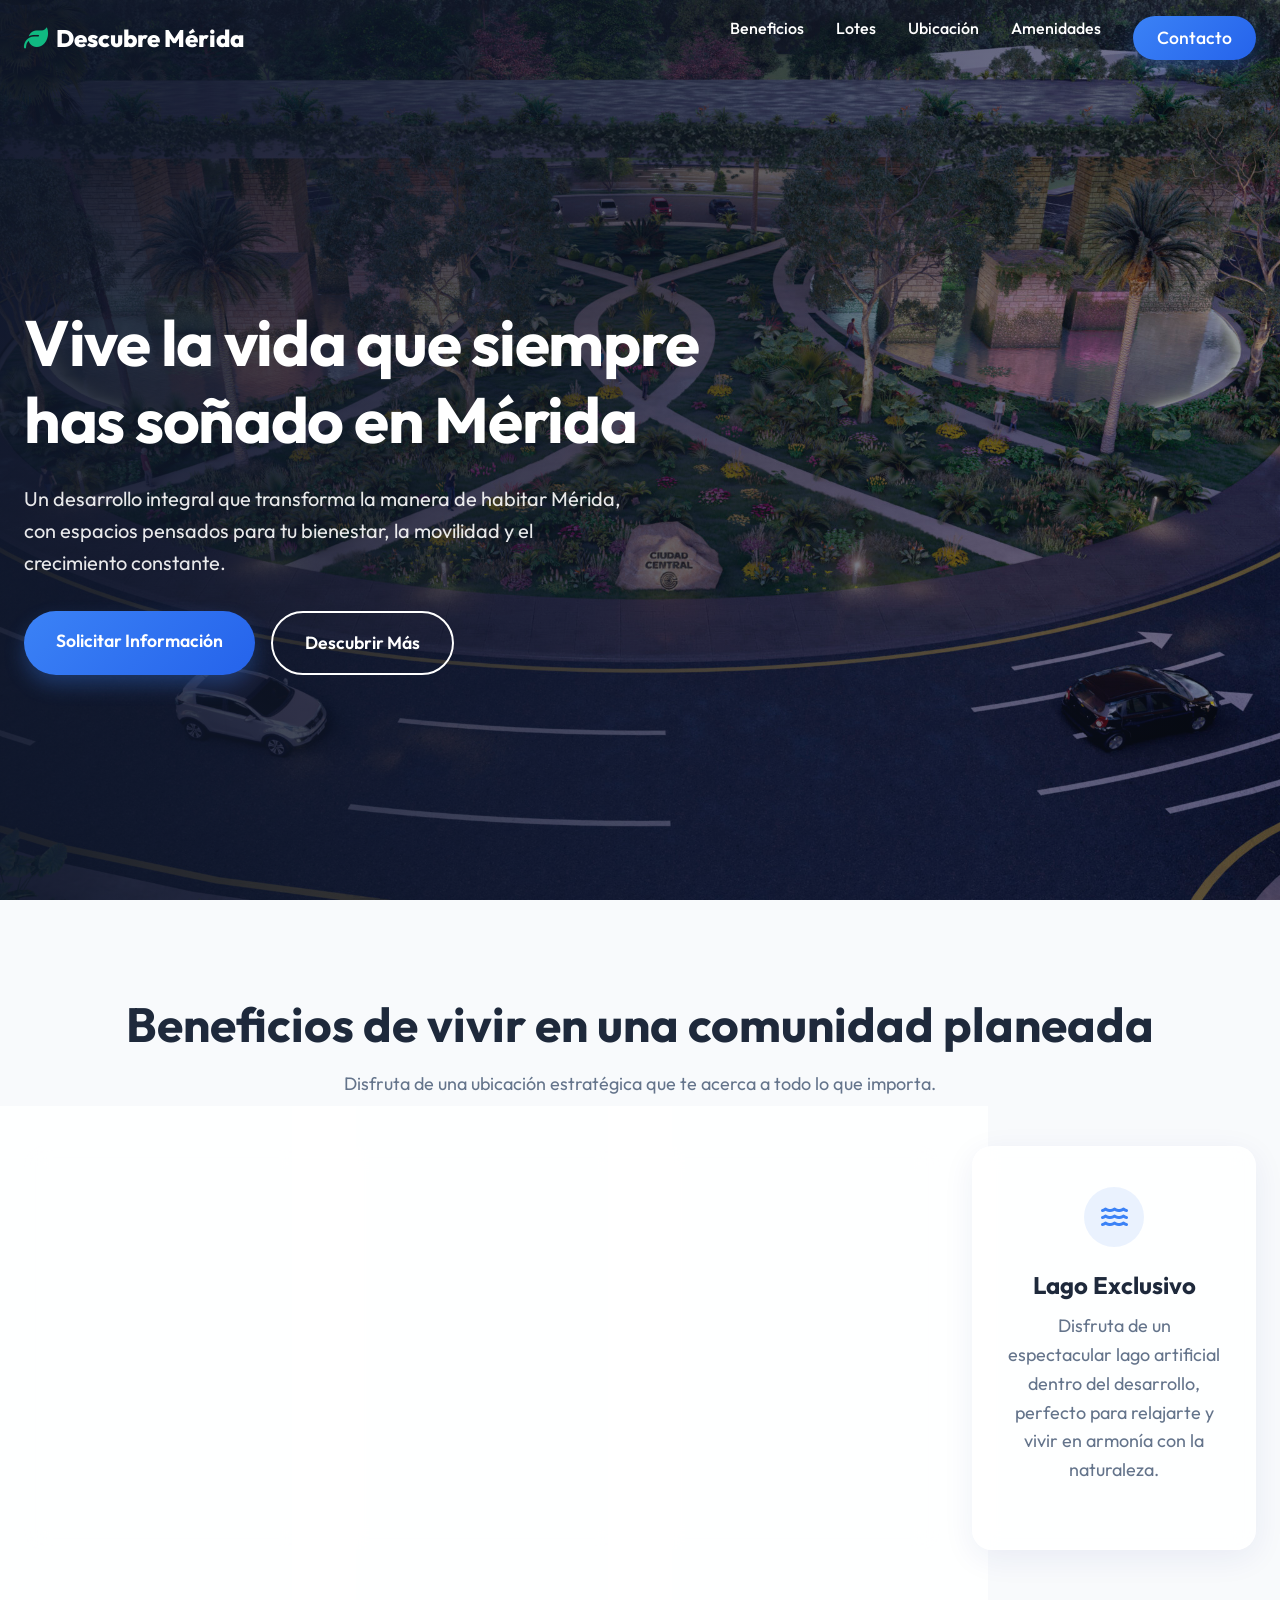
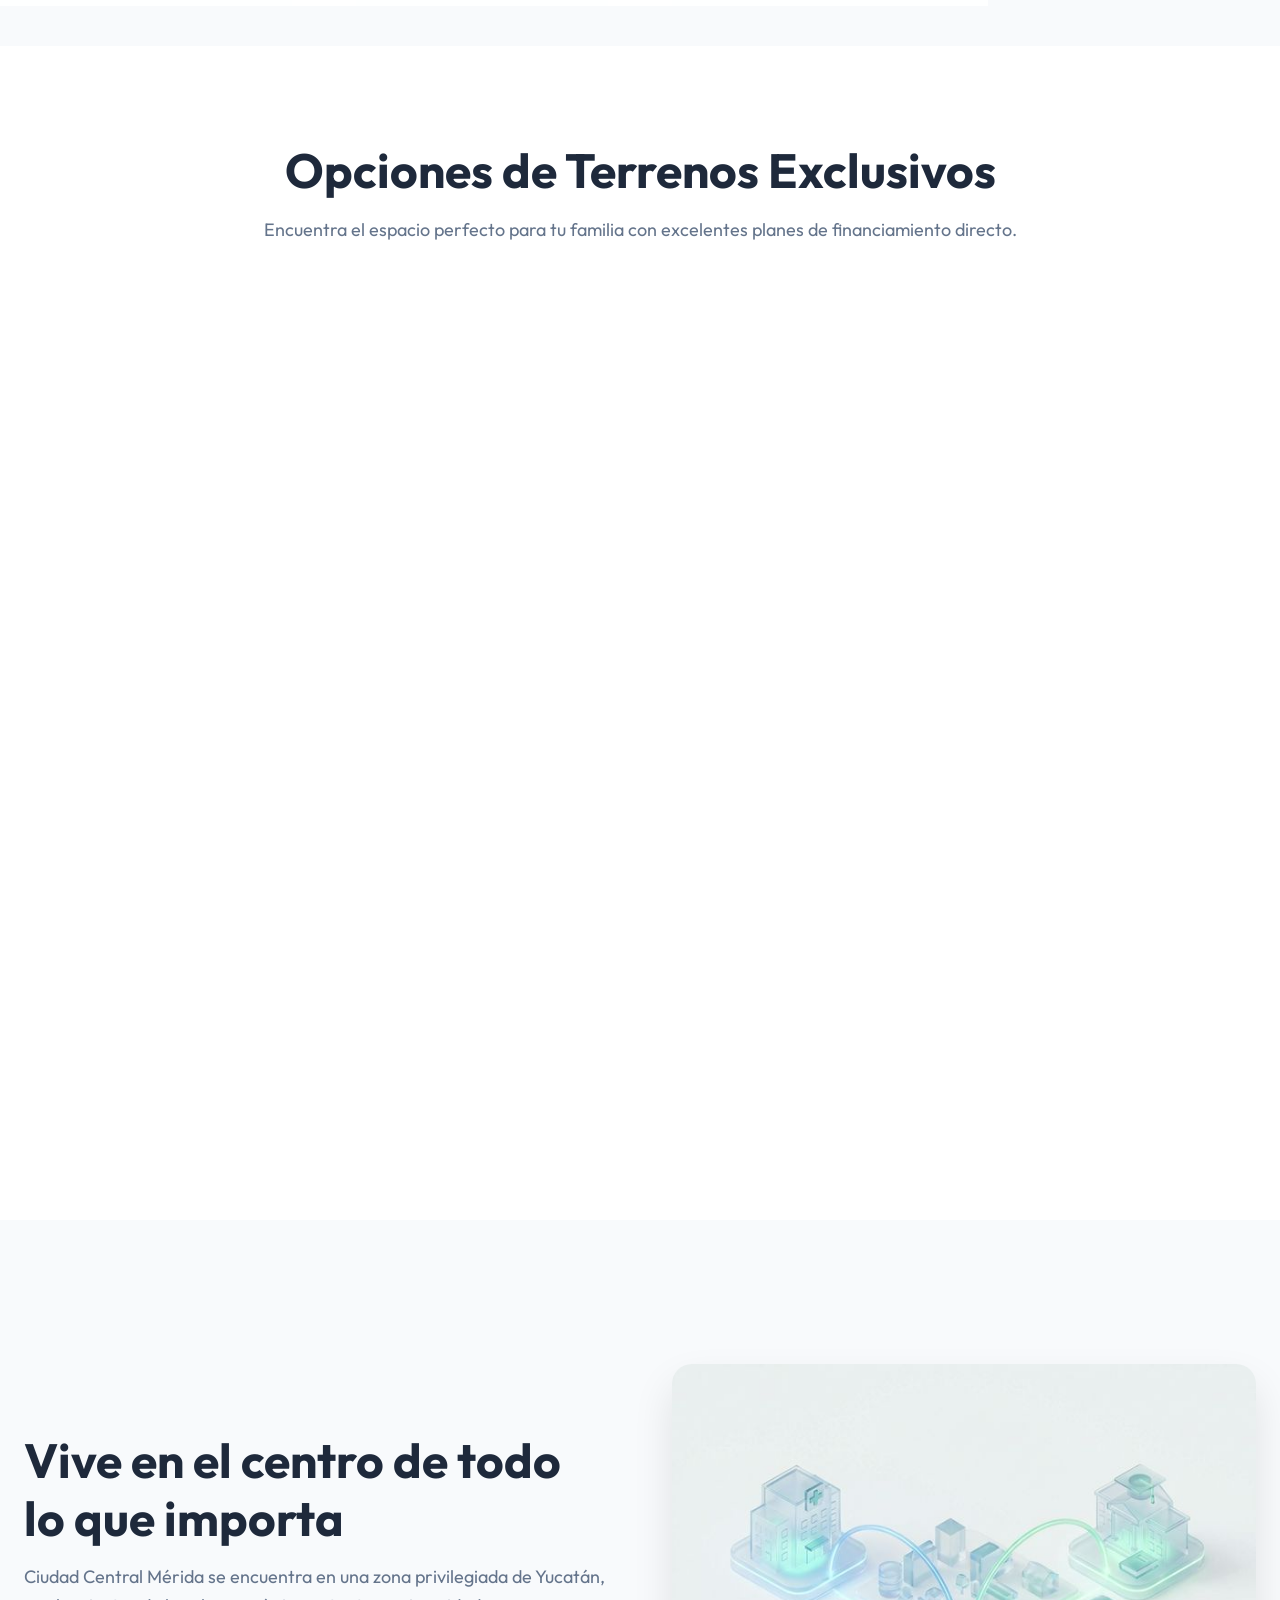
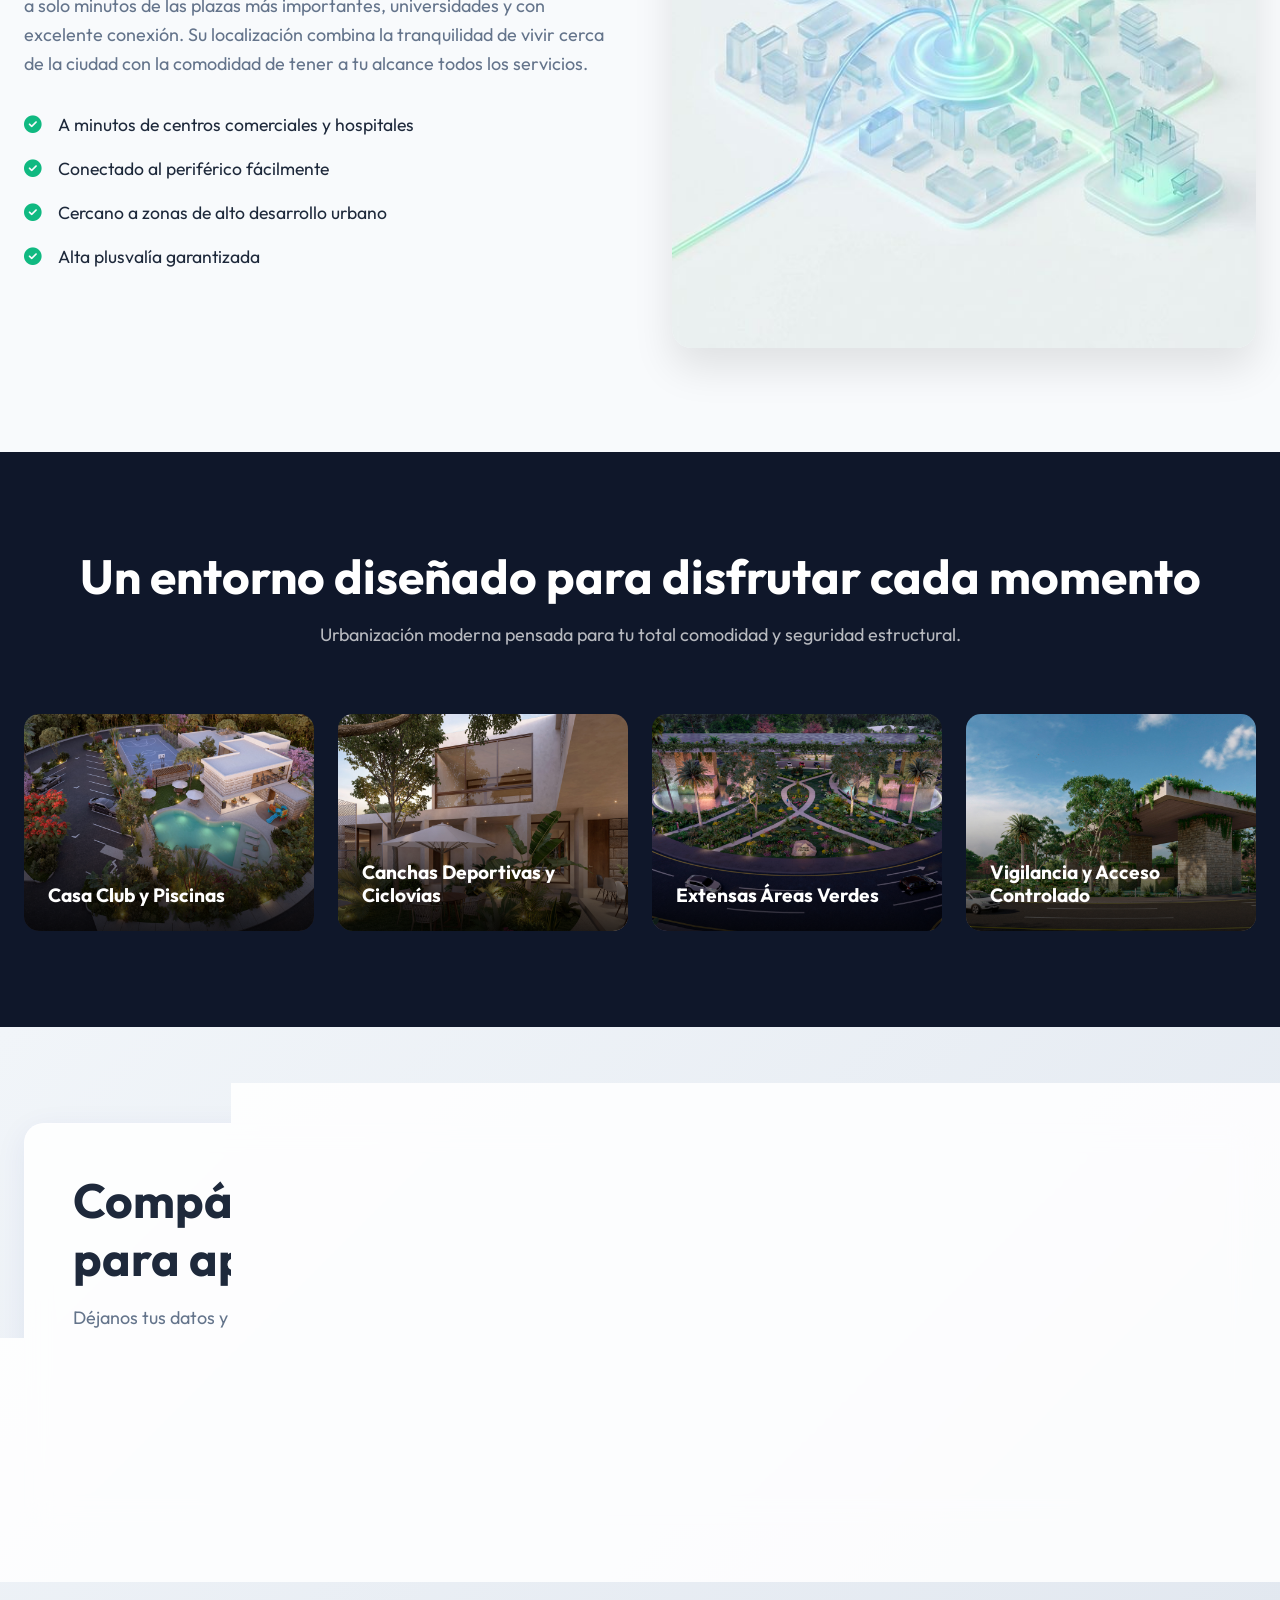
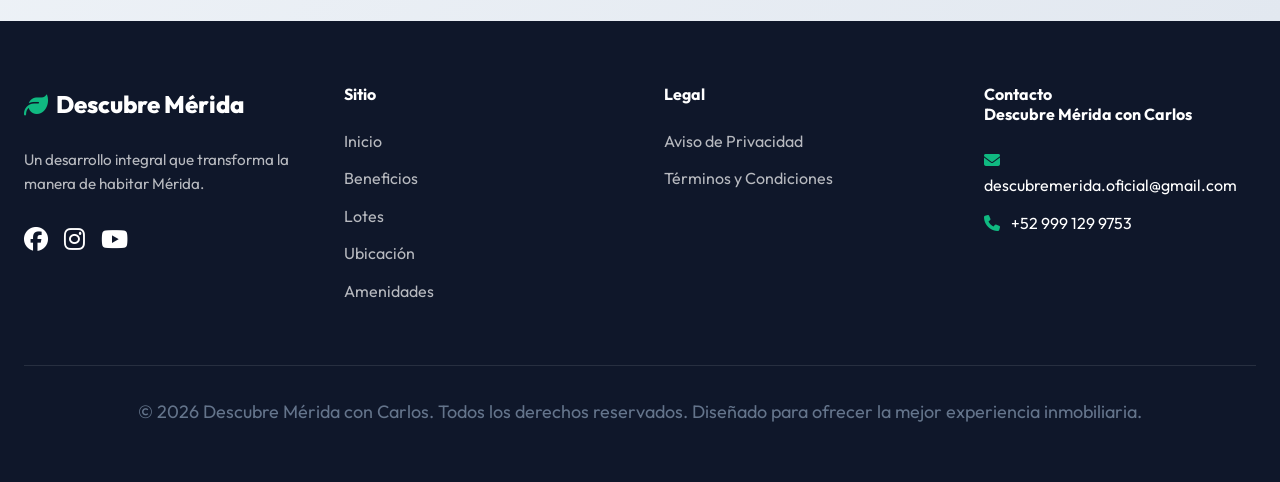
==== commit 9d83251f: "Cambios" ====
--- a/index.html
+++ b/index.html
@@ -334,13 +334,10 @@
           </div>
         </div>
         <div class="contact-info reveal">
-          <!-- Placeholder, will generate real image -->
-          <img src="assets/images/contact-agent.webp" alt="Asesor Inmobiliario" style="
-                width: 100%;
-                height: 100%;
-                object-fit: cover;
-                border-radius: 0 20px 20px 0;
-              " />
+          <div class="advisor-slider">
+            <img src="assets/images/foto-asesor-carlos.jpeg" alt="Asesor Carlos" class="slider-img active" />
+            <img src="assets/images/foto-asesor-javier.jpeg" alt="Asesor Javier" class="slider-img" />
+          </div>
         </div>
       </div>
     </div>
--- a/assets/css/styles.css
+++ b/assets/css/styles.css
@@ -371,9 +371,9 @@
 
 .contact-wrap {
   display: grid;
-  grid-template-columns: 1fr 1fr;
+  grid-template-columns: 1.2fr 1fr;
   gap: 4rem;
-  align-items: center;
+  align-items: stretch;
 }
 
 .contact-form {
@@ -406,6 +406,40 @@
   outline: none;
   border-color: var(--secondary);
   box-shadow: 0 0 0 4px rgba(59, 130, 246, 0.1);
+}
+
+/* Advisor Slider */
+.advisor-slider {
+  position: relative;
+  width: 100%;
+  height: 100%;
+  border-radius: 0 20px 20px 0;
+  overflow: hidden;
+  min-height: 400px;
+}
+
+@media (max-width: 900px) {
+  .advisor-slider {
+    border-radius: 20px;
+    min-height: 300px;
+  }
+}
+
+.slider-img {
+  position: absolute;
+  top: 0;
+  left: 0;
+  width: 100%;
+  height: 100%;
+  object-fit: cover;
+  opacity: 0;
+  transition: opacity 1s ease-in-out;
+  z-index: 1;
+}
+
+.slider-img.active {
+  opacity: 1;
+  z-index: 2;
 }
 
 /* Legal Pages Standard Layout */
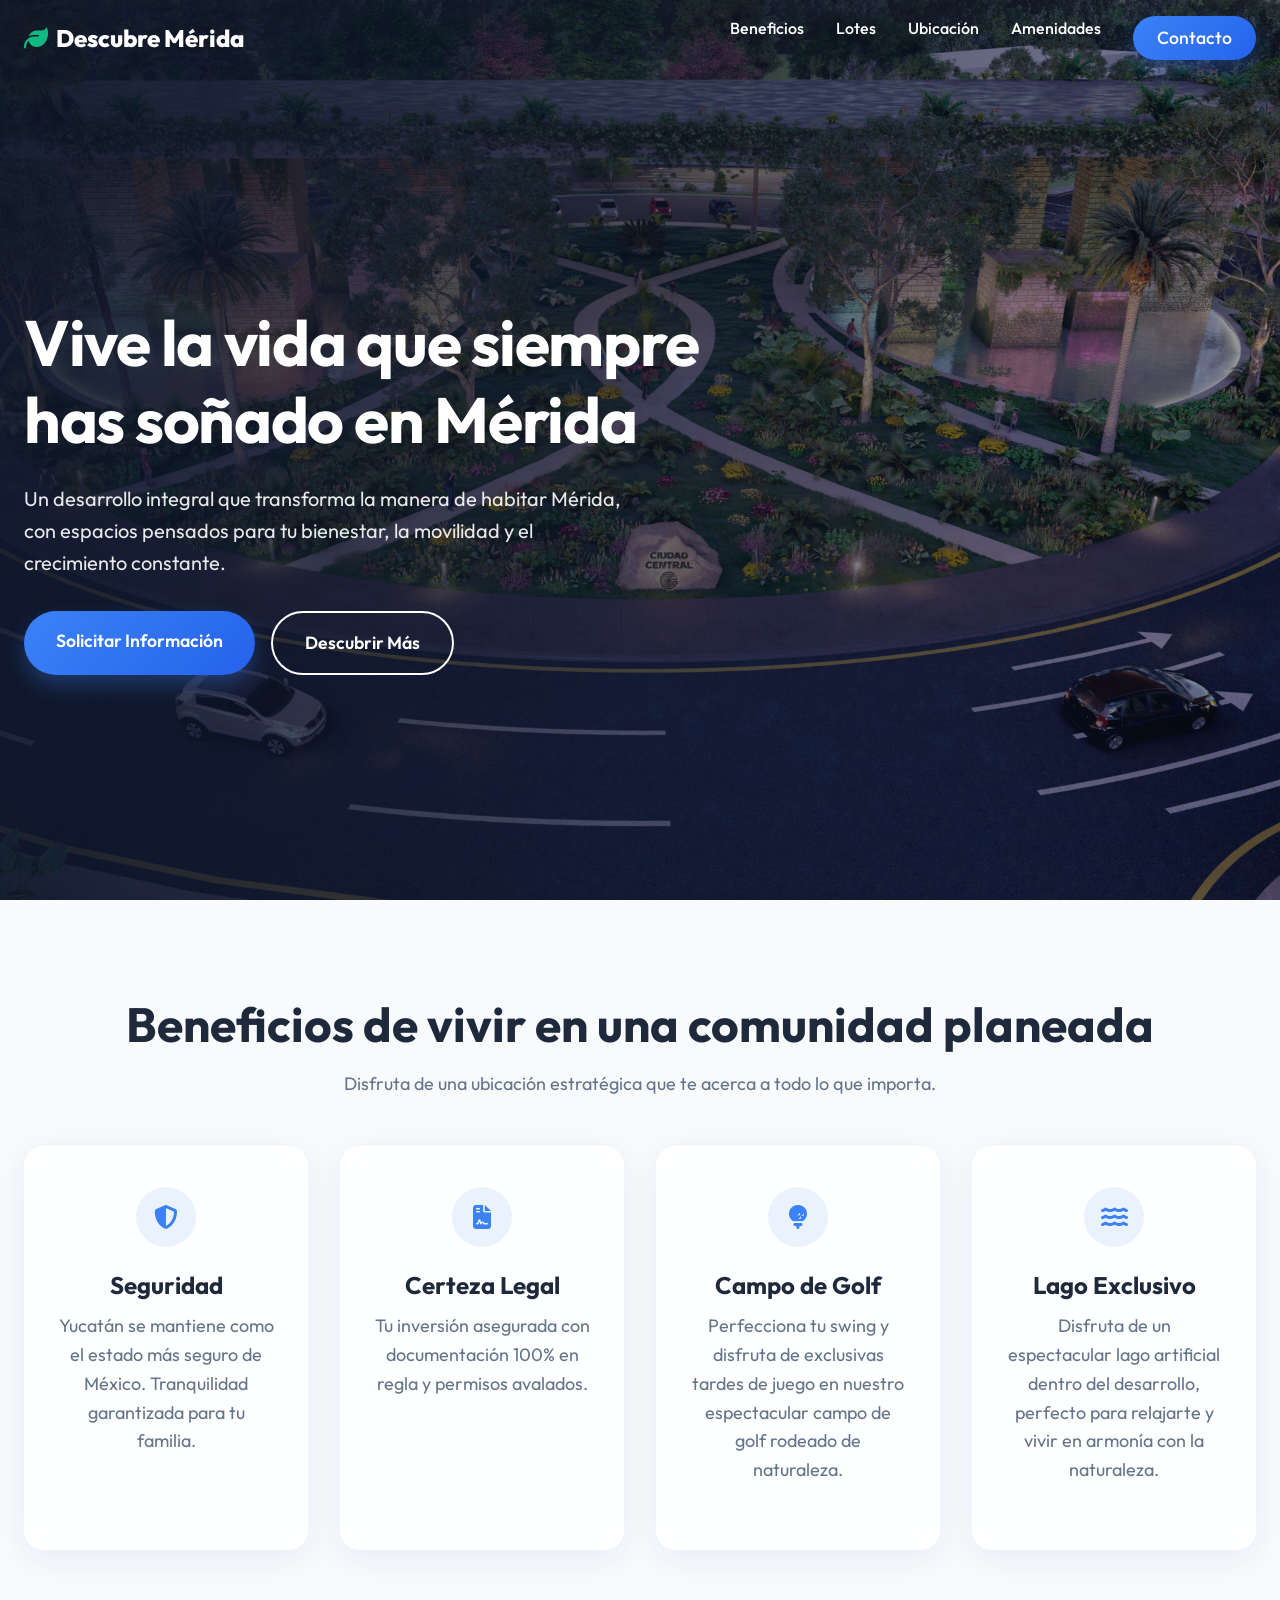
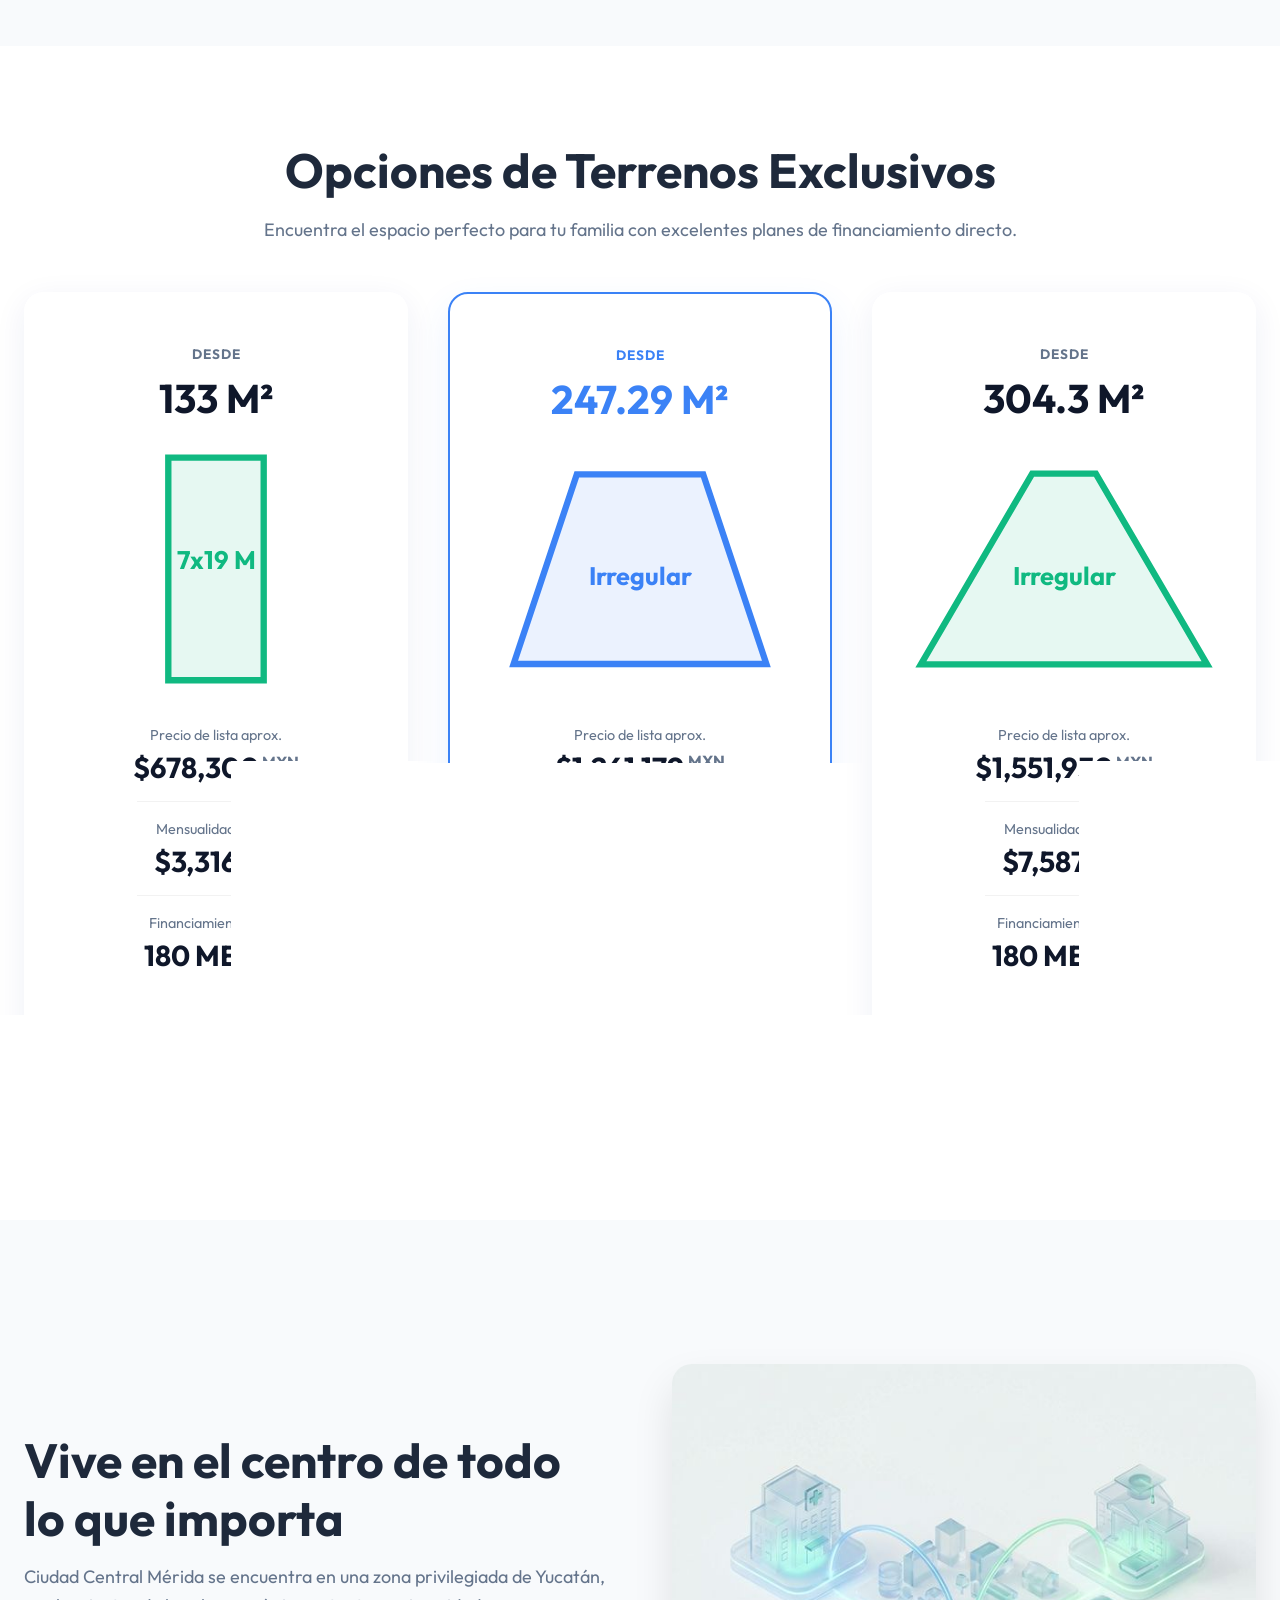
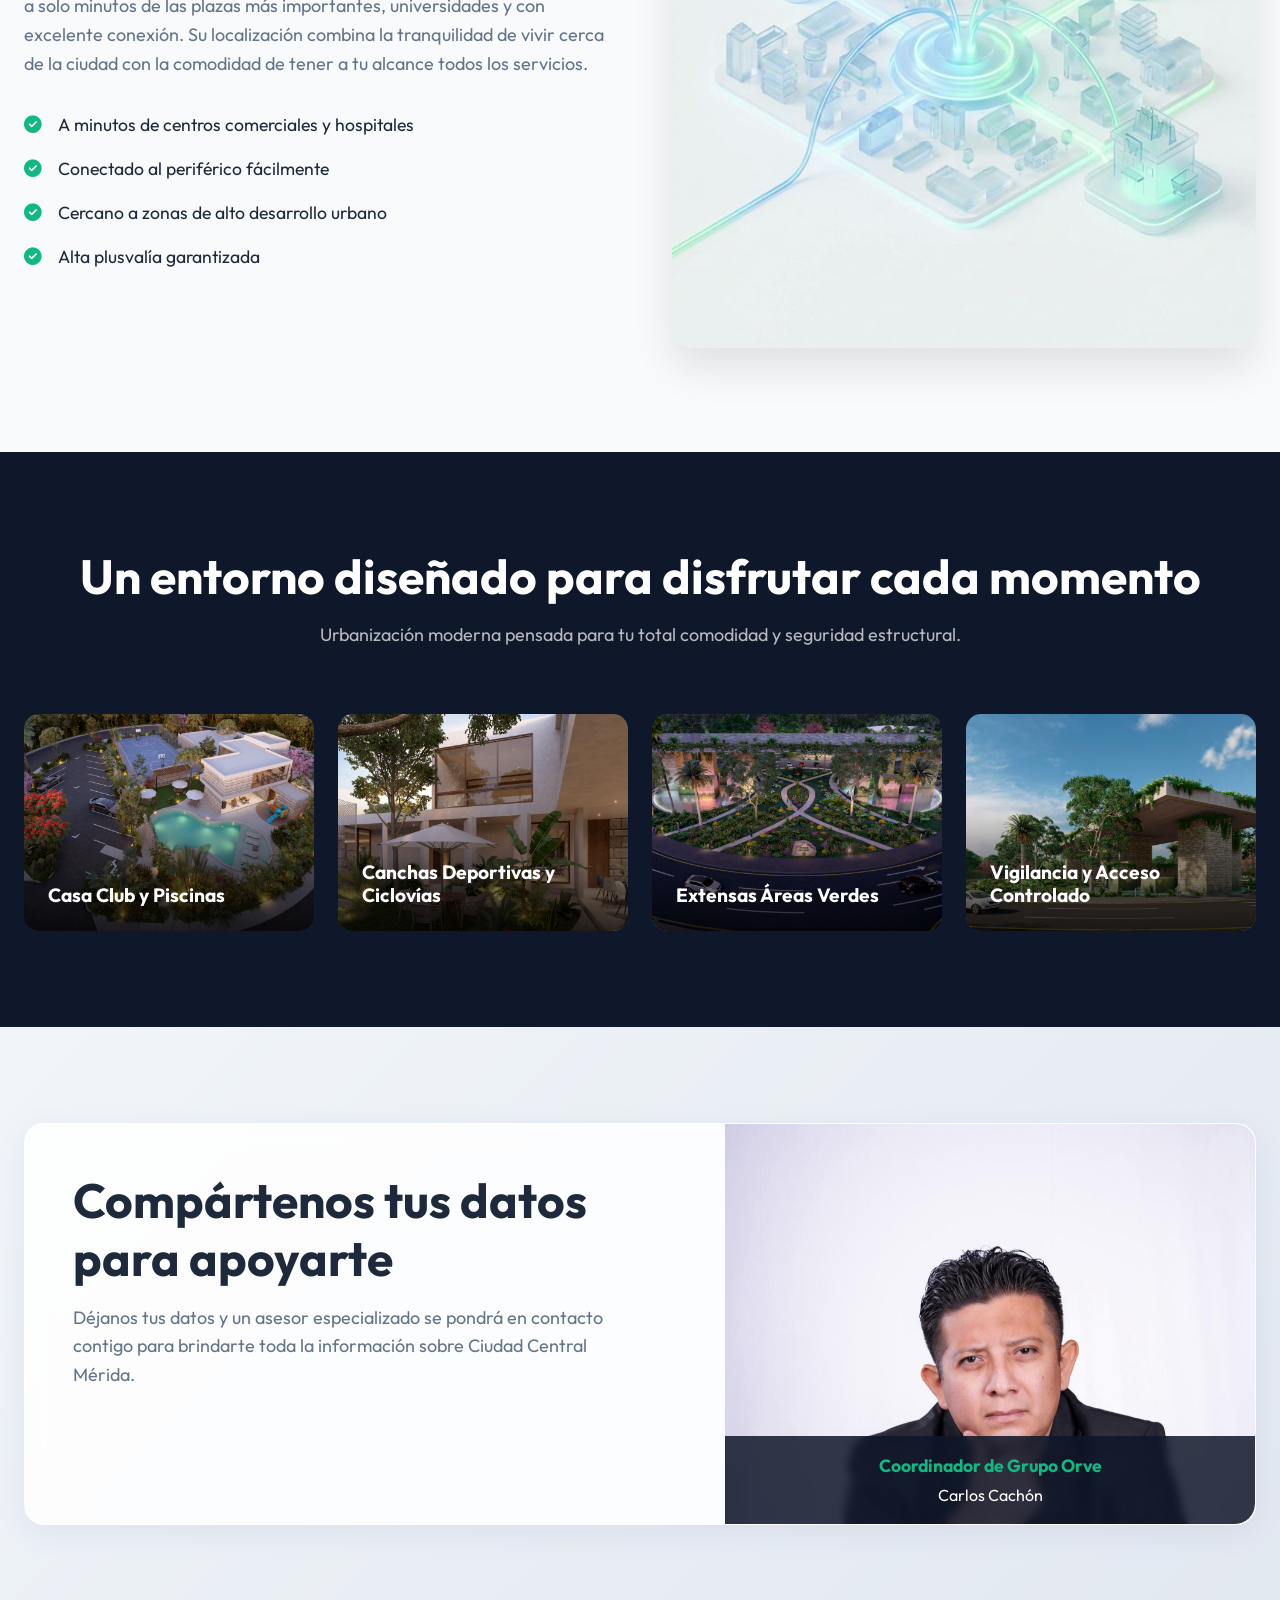
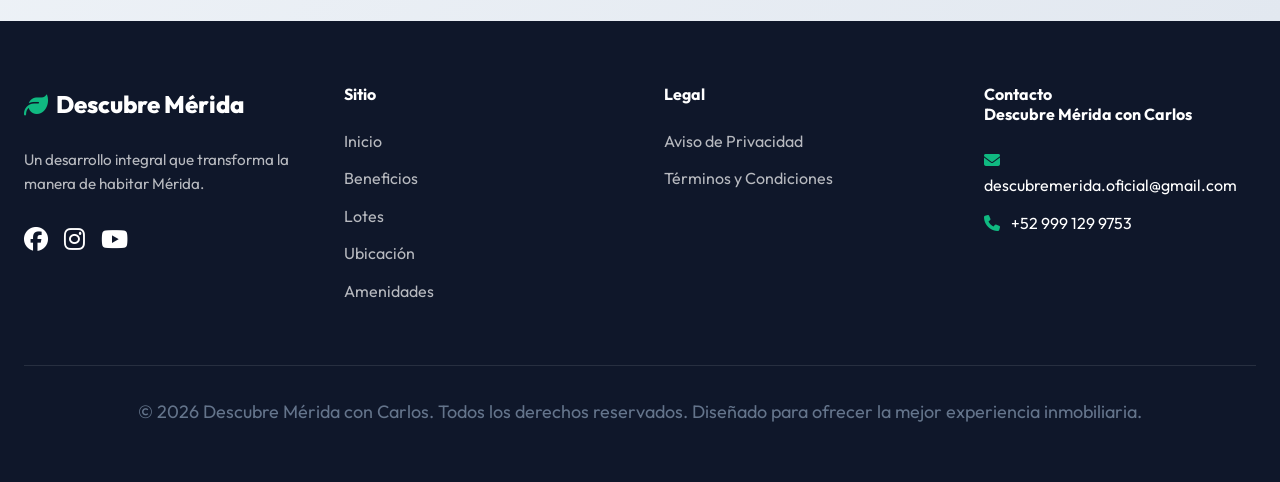
==== commit 8bd01c1e: "Cambios" ====
--- a/index.html
+++ b/index.html
@@ -154,7 +154,7 @@
               $3,316<span class="currency">MXN</span>
             </h4>
             <div class="divider"></div>
-            <p class="price-label">Financiamiento</p>
+            <p class="price-label">Financiamiento hasta</p>
             <h4 class="financing-value">180 MESES</h4>
           </div>
           <div class="pricing-action">
@@ -189,7 +189,7 @@
               $6,165<span class="currency">MXN</span>
             </h4>
             <div class="divider"></div>
-            <p class="price-label">Financiamiento</p>
+            <p class="price-label">Financiamiento hasta</p>
             <h4 class="financing-value">180 MESES</h4>
           </div>
           <div class="pricing-action">
@@ -224,7 +224,7 @@
               $7,587<span class="currency">MXN</span>
             </h4>
             <div class="divider"></div>
-            <p class="price-label">Financiamiento</p>
+            <p class="price-label">Financiamiento hasta</p>
             <h4 class="financing-value">180 MESES</h4>
           </div>
           <div class="pricing-action">
@@ -335,8 +335,21 @@
         </div>
         <div class="contact-info reveal">
           <div class="advisor-slider">
-            <img src="assets/images/foto-asesor-carlos.jpeg" alt="Asesor Carlos" class="slider-img active" />
-            <img src="assets/images/foto-asesor-javier.jpeg" alt="Asesor Javier" class="slider-img" />
+            <div class="slider-img active">
+              <img src="assets/images/foto-asesor-carlos.jpeg" alt="Asesor Carlos" class="advisor-img" />
+              <div class="advisor-info">
+                <strong>Coordinador de Grupo Orve</strong>
+                Carlos Cachón
+              </div>
+            </div>
+            <div class="slider-img">
+              <img src="assets/images/foto-asesor-javier.jpeg" alt="Asesor Javier" class="advisor-img"
+                id="javier-img" />
+              <div class="advisor-info">
+                <strong>Asesor Senior</strong>
+                Javier Gutierrez
+              </div>
+            </div>
           </div>
         </div>
       </div>
--- a/assets/css/styles.css
+++ b/assets/css/styles.css
@@ -418,28 +418,61 @@
   min-height: 400px;
 }
 
-@media (max-width: 900px) {
-  .advisor-slider {
-    border-radius: 20px;
-    min-height: 300px;
-  }
-}
-
 .slider-img {
   position: absolute;
   top: 0;
   left: 0;
   width: 100%;
   height: 100%;
-  object-fit: cover;
   opacity: 0;
   transition: opacity 1s ease-in-out;
   z-index: 1;
 }
 
+.advisor-img {
+  width: 100%;
+  height: 100%;
+  object-fit: cover;
+  object-position: top center;
+}
+
+.advisor-info {
+  position: absolute;
+  bottom: 0;
+  left: 0;
+  width: 100%;
+  background: rgba(15, 23, 42, 0.85);
+  color: white;
+  padding: 1rem;
+  text-align: center;
+  z-index: 10;
+  backdrop-filter: blur(4px);
+}
+
+.advisor-info strong {
+  color: var(--accent);
+  font-size: 1.1rem;
+  display: block;
+  margin-bottom: 0.2rem;
+}
+
 .slider-img.active {
   opacity: 1;
   z-index: 2;
+}
+
+#javier-img {
+  position: absolute;
+  height: 85%;
+  width: auto;
+  max-width: 90%;
+  left: 50%;
+  top: 5%;
+  transform: translateX(-50%);
+  object-fit: contain;
+  object-position: bottom center;
+  border-radius: 10px;
+  -webkit-box-reflect: below 0px linear-gradient(to bottom, rgba(0, 0, 0, 0.4) 0%, transparent 15%);
 }
 
 /* Legal Pages Standard Layout */
@@ -635,7 +668,24 @@
 
   .location-content,
   .contact-wrap {
-    grid-template-columns: 1fr;
+    display: flex;
+    flex-direction: column;
+  }
+
+  .contact-wrap .contact-form {
+    order: 1;
+    /* Form first on mobile */
+  }
+
+  .contact-wrap .contact-info {
+    order: 2;
+    /* Image second on mobile */
+    width: 100%;
+  }
+
+  .advisor-slider {
+    border-radius: 20px;
+    min-height: 450px;
   }
 }
 
